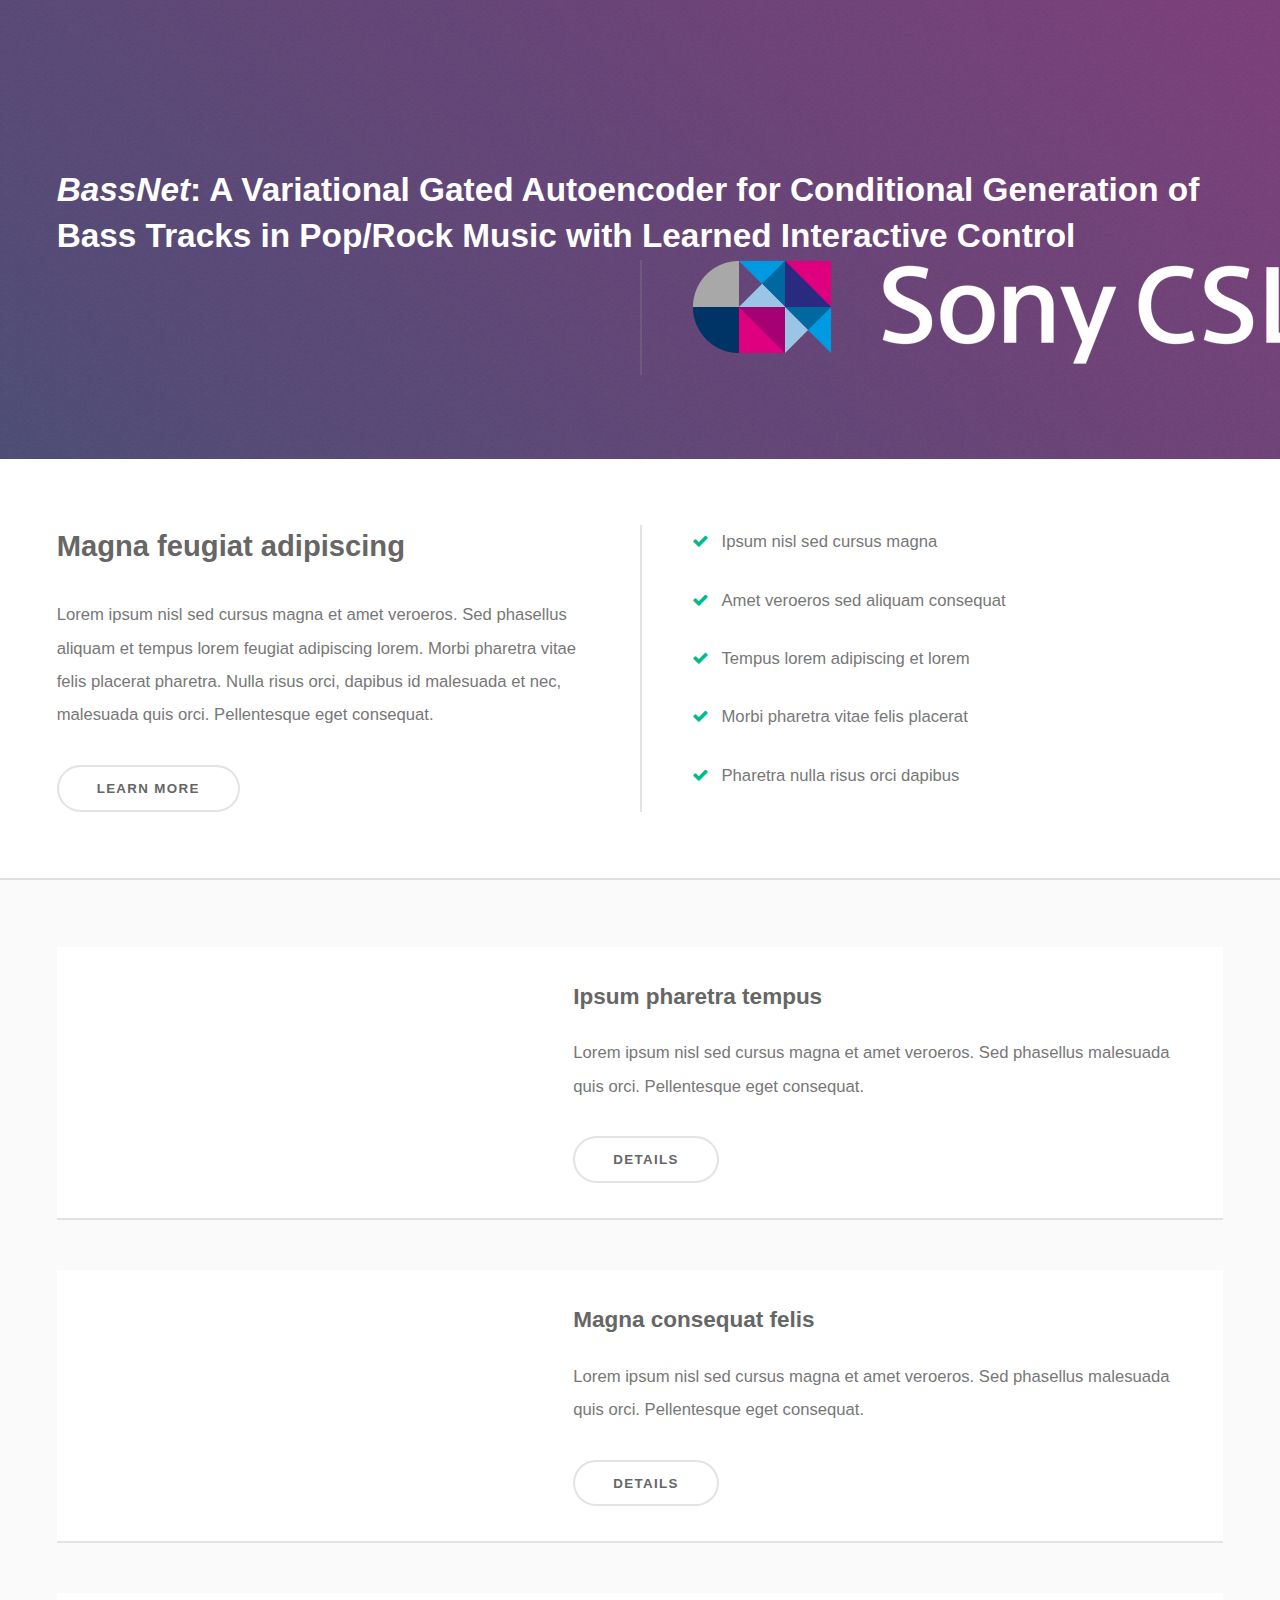
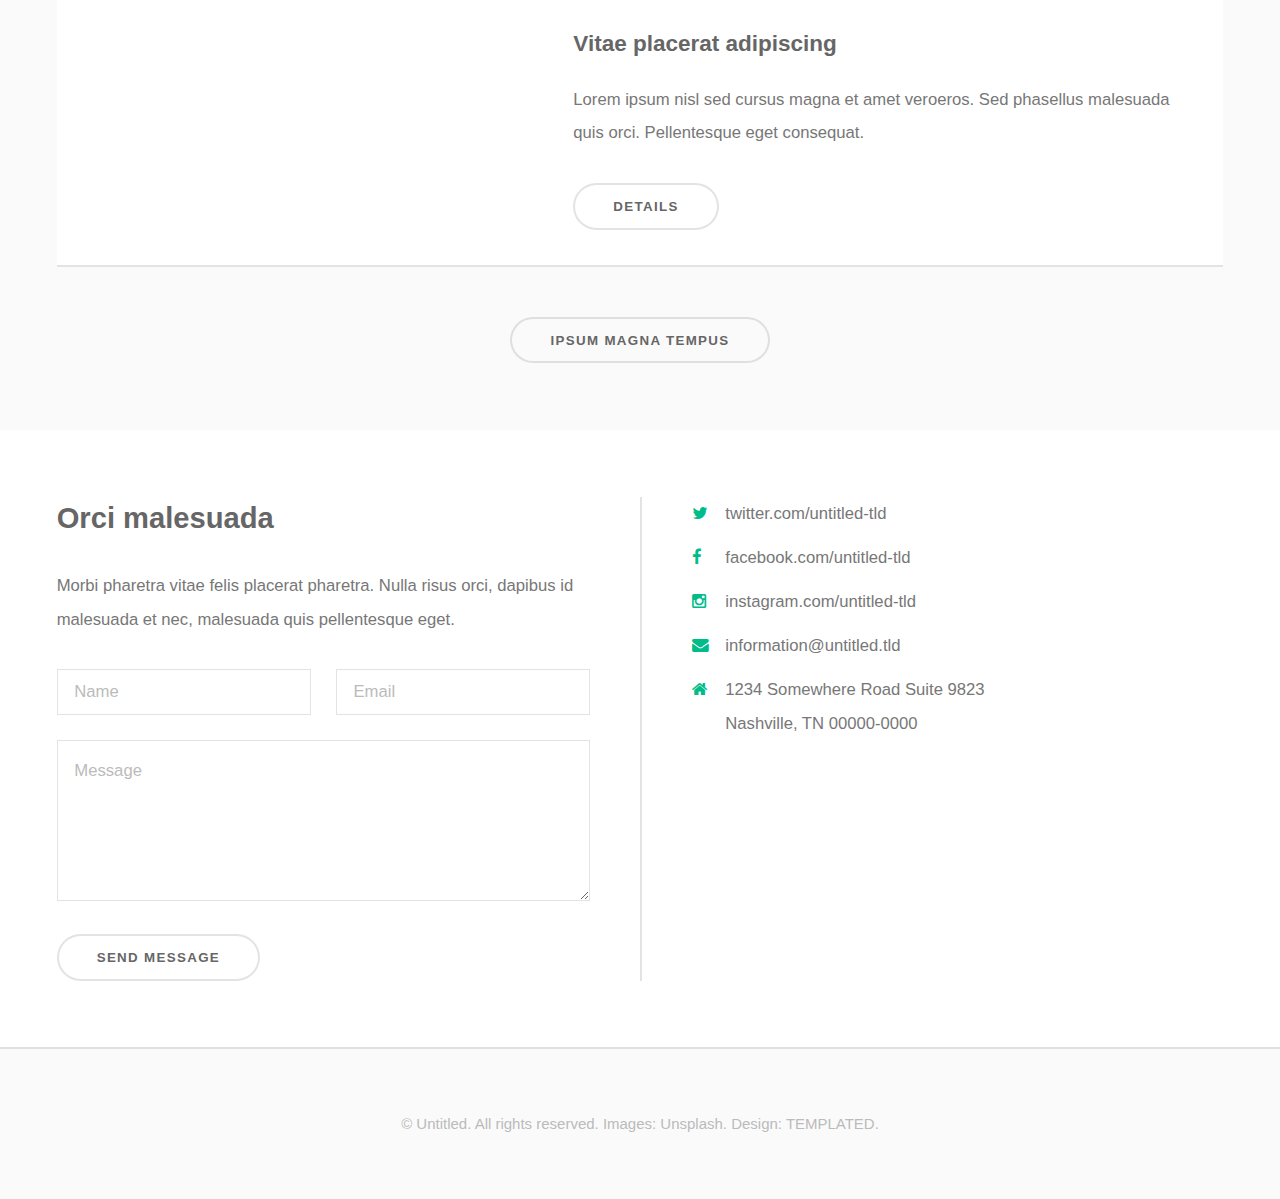
==== index.html @ eac7f04e "commit template" ====
<!DOCTYPE HTML>
<!--
	Prism by TEMPLATED
	templated.co @templatedco
	Released for free under the Creative Commons Attribution 3.0 license (templated.co/license)
-->
<html>
	<head>
		<title>Prism by TEMPLATED</title>
		<meta charset="utf-8" />
		<meta name="viewport" content="width=device-width, initial-scale=1" />
		<!--[if lte IE 8]><script src="assets/js/ie/html5shiv.js"></script><![endif]-->
		<link rel="stylesheet" href="assets/css/main.css" />
		<!--[if lte IE 9]><link rel="stylesheet" href="assets/css/ie9.css" /><![endif]-->
	</head>
	<body>

		<!-- Banner -->
			<section id="banner">
				<div class="inner">
					<section>
					  <h2><i>BassNet</i>: A Variational Gated Autoencoder for Conditional Generation of Bass Tracks in Pop/Rock Music with Learned Interactive Control</h2>
					</section>
					<!-- <section> -->
					<!-- 	<\!-- <p>Lorem ipsum nisl sed cursus magna et amet veroeros. Phasellus aliquam et tempus lorem dolor feugiat adipiscing lorem.</p> -\-> -->
					<!-- 	<\!-- <ul class="actions"> -\-> -->
					<!-- 	<\!-- 	<li><a href="#" class="button special">Get started</a></li> -\-> -->
					<!-- 	<\!-- </ul> -\-> -->
					<!-- </section> -->
				</div>
				<div class="inner split">
					<section>
					</section>
					<section>
					  <img src="images/sonycsl-white.png">
					</section>
					<!-- <section> -->
					<!-- 	<\!-- <p>Lorem ipsum nisl sed cursus magna et amet veroeros. Phasellus aliquam et tempus lorem dolor feugiat adipiscing lorem.</p> -\-> -->
					<!-- 	<\!-- <ul class="actions"> -\-> -->
					<!-- 	<\!-- 	<li><a href="#" class="button special">Get started</a></li> -\-> -->
					<!-- 	<\!-- </ul> -\-> -->
					<!-- </section> -->
				</div>
			</section>

		<!-- One -->
			<section id="one" class="wrapper">
				<div class="inner split">
					<section>
						<h2>Magna feugiat adipiscing</h2>
						<p>Lorem ipsum nisl sed cursus magna et amet veroeros. Sed phasellus aliquam et tempus lorem feugiat adipiscing lorem. Morbi pharetra vitae felis placerat pharetra. Nulla risus orci, dapibus id malesuada et nec, malesuada quis orci. Pellentesque eget consequat.</p>
						<ul class="actions">
							<li><a href="#" class="button alt">Learn more</a></li>
						</ul>
					</section>
					<section>
						<ul class="checklist">
							<li>Ipsum nisl sed cursus magna</li>
							<li>Amet veroeros sed aliquam consequat</li>
							<li>Tempus lorem adipiscing et lorem</li>
							<li>Morbi pharetra vitae felis placerat</li>
							<li>Pharetra nulla risus orci dapibus</li>
						</ul>
					</section>
				</div>
			</section>

		<!-- Two -->
			<section id="two" class="wrapper style2 alt">
				<div class="inner">
					<div class="spotlight">
						<div class="image">
							<img src="images/pic01.jpg" alt="" />
						</div>
						<div class="content">
							<h3>Ipsum pharetra tempus</h3>
							<p>Lorem ipsum nisl sed cursus magna et amet veroeros. Sed phasellus malesuada quis orci. Pellentesque eget consequat.</p>
							<ul class="actions">
								<li><a href="#" class="button alt">Details</a></li>
							</ul>
						</div>
					</div>
					<div class="spotlight">
						<div class="image">
							<img src="images/pic02.jpg" alt="" />
						</div>
						<div class="content">
							<h3>Magna consequat felis</h3>
							<p>Lorem ipsum nisl sed cursus magna et amet veroeros. Sed phasellus malesuada quis orci. Pellentesque eget consequat.</p>
							<ul class="actions">
								<li><a href="#" class="button alt">Details</a></li>
							</ul>
						</div>
					</div>
					<div class="spotlight">
						<div class="image">
							<img src="images/pic03.jpg" alt="" />
						</div>
						<div class="content">
							<h3>Vitae placerat adipiscing</h3>
							<p>Lorem ipsum nisl sed cursus magna et amet veroeros. Sed phasellus malesuada quis orci. Pellentesque eget consequat.</p>
							<ul class="actions">
								<li><a href="#" class="button alt">Details</a></li>
							</ul>
						</div>
					</div>
					<ul class="actions special">
						<li><a href="#" class="button alt">Ipsum magna tempus</a></li>
					</ul>
				</div>
			</section>

		<!-- Contact -->
			<section id="contact" class="wrapper">
				<div class="inner split">
					<section>
						<h2>Orci malesuada</h2>
						<p>Morbi pharetra vitae felis placerat pharetra. Nulla risus orci, dapibus id malesuada et nec, malesuada quis pellentesque eget.</p>
						<form action="#" class="alt" method="POST">
							<div class="row uniform">
								<div class="6u 12u$(xsmall)">
									<input name="name" placeholder="Name" type="text">
								</div>
								<div class="6u$ 12u$(xsmall)">
									<input name="email" placeholder="Email" type="email">
								</div>
								<div class="12u$">
									<textarea name="message" placeholder="Message" rows="4"></textarea>
 								</div>
 							</div>
 							<ul class="actions">
 								<li><input class="alt" value="Send message" type="submit"></li>
 							</ul>
 						</form>
					</section>
					<section>
						<ul class="contact">
							<li class="fa-twitter"><a href="#">twitter.com/untitled-tld</a></li>
							<li class="fa-facebook"><a href="#">facebook.com/untitled-tld</a></li>
							<li class="fa-instagram"><a href="#">instagram.com/untitled-tld</a></li>
							<li class="fa-envelope"><a href="#">information@untitled.tld</a></li>
							<li class="fa-home">1234 Somewhere Road Suite 9823<br/>Nashville, TN 00000-0000</li>
						</ul>
					</section>
				</div>
			</section>

		<!-- Footer -->
			<footer id="footer">
				<div class="copyright">
					&copy; Untitled. All rights reserved. Images: <a href="http://unsplash.com">Unsplash</a>. Design: <a href="http://templated.co">TEMPLATED</a>.
				</div>
			</footer>

		<!-- Scripts -->
			<script src="assets/js/jquery.min.js"></script>
			<script src="assets/js/skel.min.js"></script>
			<script src="assets/js/util.js"></script>
			<!--[if lte IE 8]><script src="assets/js/ie/respond.min.js"></script><![endif]-->
			<script src="assets/js/main.js"></script>

	</body>
</html>
---- assets/css/main.css ----
@import url(font-awesome.min.css);

/*
	Prism by TEMPLATED
	templated.co @templatedco
	Released for free under the Creative Commons Attribution 3.0 license (templated.co/license)
*/

/* Reset */

	html, body, div, span, applet, object, iframe, h1, h2, h3, h4, h5, h6, p, blockquote, pre, a, abbr, acronym, address, big, cite, code, del, dfn, em, img, ins, kbd, q, s, samp, small, strike, strong, sub, sup, tt, var, b, u, i, center, dl, dt, dd, ol, ul, li, fieldset, form, label, legend, table, caption, tbody, tfoot, thead, tr, th, td, article, aside, canvas, details, embed, figure, figcaption, footer, header, hgroup, menu, nav, output, ruby, section, summary, time, mark, audio, video {
		margin: 0;
		padding: 0;
		border: 0;
		font-size: 100%;
		font: inherit;
		vertical-align: baseline;
	}

	article, aside, details, figcaption, figure, footer, header, hgroup, menu, nav, section {
		display: block;
	}

	body {
		line-height: 1;
	}

	ol, ul {
		list-style: none;
	}

	blockquote, q {
		quotes: none;
	}

	blockquote:before, blockquote:after, q:before, q:after {
		content: '';
		content: none;
	}

	table {
		border-collapse: collapse;
		border-spacing: 0;
	}

	body {
		-webkit-text-size-adjust: none;
	}

/* Box Model */

	*, *:before, *:after {
		-moz-box-sizing: border-box;
		-webkit-box-sizing: border-box;
		box-sizing: border-box;
	}

/* Grid */

	.row {
		border-bottom: solid 1px transparent;
		-moz-box-sizing: border-box;
		-webkit-box-sizing: border-box;
		box-sizing: border-box;
	}

	.row > * {
		float: left;
		-moz-box-sizing: border-box;
		-webkit-box-sizing: border-box;
		box-sizing: border-box;
	}

	.row:after, .row:before {
		content: '';
		display: block;
		clear: both;
		height: 0;
	}

	.row.uniform > * > :first-child {
		margin-top: 0;
	}

	.row.uniform > * > :last-child {
		margin-bottom: 0;
	}

	.row.\30 \25 > * {
		padding: 0 0 0 0em;
	}

	.row.\30 \25 {
		margin: 0 0 -1px 0em;
	}

	.row.uniform.\30 \25 > * {
		padding: 0em 0 0 0em;
	}

	.row.uniform.\30 \25 {
		margin: 0em 0 -1px 0em;
	}

	.row > * {
		padding: 0 0 0 2em;
	}

	.row {
		margin: 0 0 -1px -2em;
	}

	.row.uniform > * {
		padding: 2em 0 0 2em;
	}

	.row.uniform {
		margin: -2em 0 -1px -2em;
	}

	.row.\32 00\25 > * {
		padding: 0 0 0 4em;
	}

	.row.\32 00\25 {
		margin: 0 0 -1px -4em;
	}

	.row.uniform.\32 00\25 > * {
		padding: 4em 0 0 4em;
	}

	.row.uniform.\32 00\25 {
		margin: -4em 0 -1px -4em;
	}

	.row.\31 50\25 > * {
		padding: 0 0 0 3em;
	}

	.row.\31 50\25 {
		margin: 0 0 -1px -3em;
	}

	.row.uniform.\31 50\25 > * {
		padding: 3em 0 0 3em;
	}

	.row.uniform.\31 50\25 {
		margin: -3em 0 -1px -3em;
	}

	.row.\35 0\25 > * {
		padding: 0 0 0 1em;
	}

	.row.\35 0\25 {
		margin: 0 0 -1px -1em;
	}

	.row.uniform.\35 0\25 > * {
		padding: 1em 0 0 1em;
	}

	.row.uniform.\35 0\25 {
		margin: -1em 0 -1px -1em;
	}

	.row.\32 5\25 > * {
		padding: 0 0 0 0.5em;
	}

	.row.\32 5\25 {
		margin: 0 0 -1px -0.5em;
	}

	.row.uniform.\32 5\25 > * {
		padding: 0.5em 0 0 0.5em;
	}

	.row.uniform.\32 5\25 {
		margin: -0.5em 0 -1px -0.5em;
	}

	.\31 2u, .\31 2u\24 {
		width: 100%;
		clear: none;
		margin-left: 0;
	}

	.\31 1u, .\31 1u\24 {
		width: 91.6666666667%;
		clear: none;
		margin-left: 0;
	}

	.\31 0u, .\31 0u\24 {
		width: 83.3333333333%;
		clear: none;
		margin-left: 0;
	}

	.\39 u, .\39 u\24 {
		width: 75%;
		clear: none;
		margin-left: 0;
	}

	.\38 u, .\38 u\24 {
		width: 66.6666666667%;
		clear: none;
		margin-left: 0;
	}

	.\37 u, .\37 u\24 {
		width: 58.3333333333%;
		clear: none;
		margin-left: 0;
	}

	.\36 u, .\36 u\24 {
		width: 50%;
		clear: none;
		margin-left: 0;
	}

	.\35 u, .\35 u\24 {
		width: 41.6666666667%;
		clear: none;
		margin-left: 0;
	}

	.\34 u, .\34 u\24 {
		width: 33.3333333333%;
		clear: none;
		margin-left: 0;
	}

	.\33 u, .\33 u\24 {
		width: 25%;
		clear: none;
		margin-left: 0;
	}

	.\32 u, .\32 u\24 {
		width: 16.6666666667%;
		clear: none;
		margin-left: 0;
	}

	.\31 u, .\31 u\24 {
		width: 8.3333333333%;
		clear: none;
		margin-left: 0;
	}

	.\31 2u\24 + *,
	.\31 1u\24 + *,
	.\31 0u\24 + *,
	.\39 u\24 + *,
	.\38 u\24 + *,
	.\37 u\24 + *,
	.\36 u\24 + *,
	.\35 u\24 + *,
	.\34 u\24 + *,
	.\33 u\24 + *,
	.\32 u\24 + *,
	.\31 u\24 + * {
		clear: left;
	}

	.\-11u {
		margin-left: 91.66667%;
	}

	.\-10u {
		margin-left: 83.33333%;
	}

	.\-9u {
		margin-left: 75%;
	}

	.\-8u {
		margin-left: 66.66667%;
	}

	.\-7u {
		margin-left: 58.33333%;
	}

	.\-6u {
		margin-left: 50%;
	}

	.\-5u {
		margin-left: 41.66667%;
	}

	.\-4u {
		margin-left: 33.33333%;
	}

	.\-3u {
		margin-left: 25%;
	}

	.\-2u {
		margin-left: 16.66667%;
	}

	.\-1u {
		margin-left: 8.33333%;
	}

	@media screen and (max-width: 1680px) {

		.row > * {
			padding: 0 0 0 2em;
		}

		.row {
			margin: 0 0 -1px -2em;
		}

		.row.uniform > * {
			padding: 2em 0 0 2em;
		}

		.row.uniform {
			margin: -2em 0 -1px -2em;
		}

		.row.\32 00\25 > * {
			padding: 0 0 0 4em;
		}

		.row.\32 00\25 {
			margin: 0 0 -1px -4em;
		}

		.row.uniform.\32 00\25 > * {
			padding: 4em 0 0 4em;
		}

		.row.uniform.\32 00\25 {
			margin: -4em 0 -1px -4em;
		}

		.row.\31 50\25 > * {
			padding: 0 0 0 3em;
		}

		.row.\31 50\25 {
			margin: 0 0 -1px -3em;
		}

		.row.uniform.\31 50\25 > * {
			padding: 3em 0 0 3em;
		}

		.row.uniform.\31 50\25 {
			margin: -3em 0 -1px -3em;
		}

		.row.\35 0\25 > * {
			padding: 0 0 0 1em;
		}

		.row.\35 0\25 {
			margin: 0 0 -1px -1em;
		}

		.row.uniform.\35 0\25 > * {
			padding: 1em 0 0 1em;
		}

		.row.uniform.\35 0\25 {
			margin: -1em 0 -1px -1em;
		}

		.row.\32 5\25 > * {
			padding: 0 0 0 0.5em;
		}

		.row.\32 5\25 {
			margin: 0 0 -1px -0.5em;
		}

		.row.uniform.\32 5\25 > * {
			padding: 0.5em 0 0 0.5em;
		}

		.row.uniform.\32 5\25 {
			margin: -0.5em 0 -1px -0.5em;
		}

		.\31 2u\28xlarge\29, .\31 2u\24\28xlarge\29 {
			width: 100%;
			clear: none;
			margin-left: 0;
		}

		.\31 1u\28xlarge\29, .\31 1u\24\28xlarge\29 {
			width: 91.6666666667%;
			clear: none;
			margin-left: 0;
		}

		.\31 0u\28xlarge\29, .\31 0u\24\28xlarge\29 {
			width: 83.3333333333%;
			clear: none;
			margin-left: 0;
		}

		.\39 u\28xlarge\29, .\39 u\24\28xlarge\29 {
			width: 75%;
			clear: none;
			margin-left: 0;
		}

		.\38 u\28xlarge\29, .\38 u\24\28xlarge\29 {
			width: 66.6666666667%;
			clear: none;
			margin-left: 0;
		}

		.\37 u\28xlarge\29, .\37 u\24\28xlarge\29 {
			width: 58.3333333333%;
			clear: none;
			margin-left: 0;
		}

		.\36 u\28xlarge\29, .\36 u\24\28xlarge\29 {
			width: 50%;
			clear: none;
			margin-left: 0;
		}

		.\35 u\28xlarge\29, .\35 u\24\28xlarge\29 {
			width: 41.6666666667%;
			clear: none;
			margin-left: 0;
		}

		.\34 u\28xlarge\29, .\34 u\24\28xlarge\29 {
			width: 33.3333333333%;
			clear: none;
			margin-left: 0;
		}

		.\33 u\28xlarge\29, .\33 u\24\28xlarge\29 {
			width: 25%;
			clear: none;
			margin-left: 0;
		}

		.\32 u\28xlarge\29, .\32 u\24\28xlarge\29 {
			width: 16.6666666667%;
			clear: none;
			margin-left: 0;
		}

		.\31 u\28xlarge\29, .\31 u\24\28xlarge\29 {
			width: 8.3333333333%;
			clear: none;
			margin-left: 0;
		}

		.\31 2u\24\28xlarge\29 + *,
		.\31 1u\24\28xlarge\29 + *,
		.\31 0u\24\28xlarge\29 + *,
		.\39 u\24\28xlarge\29 + *,
		.\38 u\24\28xlarge\29 + *,
		.\37 u\24\28xlarge\29 + *,
		.\36 u\24\28xlarge\29 + *,
		.\35 u\24\28xlarge\29 + *,
		.\34 u\24\28xlarge\29 + *,
		.\33 u\24\28xlarge\29 + *,
		.\32 u\24\28xlarge\29 + *,
		.\31 u\24\28xlarge\29 + * {
			clear: left;
		}

		.\-11u\28xlarge\29 {
			margin-left: 91.66667%;
		}

		.\-10u\28xlarge\29 {
			margin-left: 83.33333%;
		}

		.\-9u\28xlarge\29 {
			margin-left: 75%;
		}

		.\-8u\28xlarge\29 {
			margin-left: 66.66667%;
		}

		.\-7u\28xlarge\29 {
			margin-left: 58.33333%;
		}

		.\-6u\28xlarge\29 {
			margin-left: 50%;
		}

		.\-5u\28xlarge\29 {
			margin-left: 41.66667%;
		}

		.\-4u\28xlarge\29 {
			margin-left: 33.33333%;
		}

		.\-3u\28xlarge\29 {
			margin-left: 25%;
		}

		.\-2u\28xlarge\29 {
			margin-left: 16.66667%;
		}

		.\-1u\28xlarge\29 {
			margin-left: 8.33333%;
		}

	}

	@media screen and (max-width: 1366px) {

		.row > * {
			padding: 0 0 0 1.5em;
		}

		.row {
			margin: 0 0 -1px -1.5em;
		}

		.row.uniform > * {
			padding: 1.5em 0 0 1.5em;
		}

		.row.uniform {
			margin: -1.5em 0 -1px -1.5em;
		}

		.row.\32 00\25 > * {
			padding: 0 0 0 3em;
		}

		.row.\32 00\25 {
			margin: 0 0 -1px -3em;
		}

		.row.uniform.\32 00\25 > * {
			padding: 3em 0 0 3em;
		}

		.row.uniform.\32 00\25 {
			margin: -3em 0 -1px -3em;
		}

		.row.\31 50\25 > * {
			padding: 0 0 0 2.25em;
		}

		.row.\31 50\25 {
			margin: 0 0 -1px -2.25em;
		}

		.row.uniform.\31 50\25 > * {
			padding: 2.25em 0 0 2.25em;
		}

		.row.uniform.\31 50\25 {
			margin: -2.25em 0 -1px -2.25em;
		}

		.row.\35 0\25 > * {
			padding: 0 0 0 0.75em;
		}

		.row.\35 0\25 {
			margin: 0 0 -1px -0.75em;
		}

		.row.uniform.\35 0\25 > * {
			padding: 0.75em 0 0 0.75em;
		}

		.row.uniform.\35 0\25 {
			margin: -0.75em 0 -1px -0.75em;
		}

		.row.\32 5\25 > * {
			padding: 0 0 0 0.375em;
		}

		.row.\32 5\25 {
			margin: 0 0 -1px -0.375em;
		}

		.row.uniform.\32 5\25 > * {
			padding: 0.375em 0 0 0.375em;
		}

		.row.uniform.\32 5\25 {
			margin: -0.375em 0 -1px -0.375em;
		}

		.\31 2u\28large\29, .\31 2u\24\28large\29 {
			width: 100%;
			clear: none;
			margin-left: 0;
		}

		.\31 1u\28large\29, .\31 1u\24\28large\29 {
			width: 91.6666666667%;
			clear: none;
			margin-left: 0;
		}

		.\31 0u\28large\29, .\31 0u\24\28large\29 {
			width: 83.3333333333%;
			clear: none;
			margin-left: 0;
		}

		.\39 u\28large\29, .\39 u\24\28large\29 {
			width: 75%;
			clear: none;
			margin-left: 0;
		}

		.\38 u\28large\29, .\38 u\24\28large\29 {
			width: 66.6666666667%;
			clear: none;
			margin-left: 0;
		}

		.\37 u\28large\29, .\37 u\24\28large\29 {
			width: 58.3333333333%;
			clear: none;
			margin-left: 0;
		}

		.\36 u\28large\29, .\36 u\24\28large\29 {
			width: 50%;
			clear: none;
			margin-left: 0;
		}

		.\35 u\28large\29, .\35 u\24\28large\29 {
			width: 41.6666666667%;
			clear: none;
			margin-left: 0;
		}

		.\34 u\28large\29, .\34 u\24\28large\29 {
			width: 33.3333333333%;
			clear: none;
			margin-left: 0;
		}

		.\33 u\28large\29, .\33 u\24\28large\29 {
			width: 25%;
			clear: none;
			margin-left: 0;
		}

		.\32 u\28large\29, .\32 u\24\28large\29 {
			width: 16.6666666667%;
			clear: none;
			margin-left: 0;
		}

		.\31 u\28large\29, .\31 u\24\28large\29 {
			width: 8.3333333333%;
			clear: none;
			margin-left: 0;
		}

		.\31 2u\24\28large\29 + *,
		.\31 1u\24\28large\29 + *,
		.\31 0u\24\28large\29 + *,
		.\39 u\24\28large\29 + *,
		.\38 u\24\28large\29 + *,
		.\37 u\24\28large\29 + *,
		.\36 u\24\28large\29 + *,
		.\35 u\24\28large\29 + *,
		.\34 u\24\28large\29 + *,
		.\33 u\24\28large\29 + *,
		.\32 u\24\28large\29 + *,
		.\31 u\24\28large\29 + * {
			clear: left;
		}

		.\-11u\28large\29 {
			margin-left: 91.66667%;
		}

		.\-10u\28large\29 {
			margin-left: 83.33333%;
		}

		.\-9u\28large\29 {
			margin-left: 75%;
		}

		.\-8u\28large\29 {
			margin-left: 66.66667%;
		}

		.\-7u\28large\29 {
			margin-left: 58.33333%;
		}

		.\-6u\28large\29 {
			margin-left: 50%;
		}

		.\-5u\28large\29 {
			margin-left: 41.66667%;
		}

		.\-4u\28large\29 {
			margin-left: 33.33333%;
		}

		.\-3u\28large\29 {
			margin-left: 25%;
		}

		.\-2u\28large\29 {
			margin-left: 16.66667%;
		}

		.\-1u\28large\29 {
			margin-left: 8.33333%;
		}

	}

	@media screen and (max-width: 980px) {

		.row > * {
			padding: 0 0 0 1.5em;
		}

		.row {
			margin: 0 0 -1px -1.5em;
		}

		.row.uniform > * {
			padding: 1.5em 0 0 1.5em;
		}

		.row.uniform {
			margin: -1.5em 0 -1px -1.5em;
		}

		.row.\32 00\25 > * {
			padding: 0 0 0 3em;
		}

		.row.\32 00\25 {
			margin: 0 0 -1px -3em;
		}

		.row.uniform.\32 00\25 > * {
			padding: 3em 0 0 3em;
		}

		.row.uniform.\32 00\25 {
			margin: -3em 0 -1px -3em;
		}

		.row.\31 50\25 > * {
			padding: 0 0 0 2.25em;
		}

		.row.\31 50\25 {
			margin: 0 0 -1px -2.25em;
		}

		.row.uniform.\31 50\25 > * {
			padding: 2.25em 0 0 2.25em;
		}

		.row.uniform.\31 50\25 {
			margin: -2.25em 0 -1px -2.25em;
		}

		.row.\35 0\25 > * {
			padding: 0 0 0 0.75em;
		}

		.row.\35 0\25 {
			margin: 0 0 -1px -0.75em;
		}

		.row.uniform.\35 0\25 > * {
			padding: 0.75em 0 0 0.75em;
		}

		.row.uniform.\35 0\25 {
			margin: -0.75em 0 -1px -0.75em;
		}

		.row.\32 5\25 > * {
			padding: 0 0 0 0.375em;
		}

		.row.\32 5\25 {
			margin: 0 0 -1px -0.375em;
		}

		.row.uniform.\32 5\25 > * {
			padding: 0.375em 0 0 0.375em;
		}

		.row.uniform.\32 5\25 {
			margin: -0.375em 0 -1px -0.375em;
		}

		.\31 2u\28medium\29, .\31 2u\24\28medium\29 {
			width: 100%;
			clear: none;
			margin-left: 0;
		}

		.\31 1u\28medium\29, .\31 1u\24\28medium\29 {
			width: 91.6666666667%;
			clear: none;
			margin-left: 0;
		}

		.\31 0u\28medium\29, .\31 0u\24\28medium\29 {
			width: 83.3333333333%;
			clear: none;
			margin-left: 0;
		}

		.\39 u\28medium\29, .\39 u\24\28medium\29 {
			width: 75%;
			clear: none;
			margin-left: 0;
		}

		.\38 u\28medium\29, .\38 u\24\28medium\29 {
			width: 66.6666666667%;
			clear: none;
			margin-left: 0;
		}

		.\37 u\28medium\29, .\37 u\24\28medium\29 {
			width: 58.3333333333%;
			clear: none;
			margin-left: 0;
		}

		.\36 u\28medium\29, .\36 u\24\28medium\29 {
			width: 50%;
			clear: none;
			margin-left: 0;
		}

		.\35 u\28medium\29, .\35 u\24\28medium\29 {
			width: 41.6666666667%;
			clear: none;
			margin-left: 0;
		}

		.\34 u\28medium\29, .\34 u\24\28medium\29 {
			width: 33.3333333333%;
			clear: none;
			margin-left: 0;
		}

		.\33 u\28medium\29, .\33 u\24\28medium\29 {
			width: 25%;
			clear: none;
			margin-left: 0;
		}

		.\32 u\28medium\29, .\32 u\24\28medium\29 {
			width: 16.6666666667%;
			clear: none;
			margin-left: 0;
		}

		.\31 u\28medium\29, .\31 u\24\28medium\29 {
			width: 8.3333333333%;
			clear: none;
			margin-left: 0;
		}

		.\31 2u\24\28medium\29 + *,
		.\31 1u\24\28medium\29 + *,
		.\31 0u\24\28medium\29 + *,
		.\39 u\24\28medium\29 + *,
		.\38 u\24\28medium\29 + *,
		.\37 u\24\28medium\29 + *,
		.\36 u\24\28medium\29 + *,
		.\35 u\24\28medium\29 + *,
		.\34 u\24\28medium\29 + *,
		.\33 u\24\28medium\29 + *,
		.\32 u\24\28medium\29 + *,
		.\31 u\24\28medium\29 + * {
			clear: left;
		}

		.\-11u\28medium\29 {
			margin-left: 91.66667%;
		}

		.\-10u\28medium\29 {
			margin-left: 83.33333%;
		}

		.\-9u\28medium\29 {
			margin-left: 75%;
		}

		.\-8u\28medium\29 {
			margin-left: 66.66667%;
		}

		.\-7u\28medium\29 {
			margin-left: 58.33333%;
		}

		.\-6u\28medium\29 {
			margin-left: 50%;
		}

		.\-5u\28medium\29 {
			margin-left: 41.66667%;
		}

		.\-4u\28medium\29 {
			margin-left: 33.33333%;
		}

		.\-3u\28medium\29 {
			margin-left: 25%;
		}

		.\-2u\28medium\29 {
			margin-left: 16.66667%;
		}

		.\-1u\28medium\29 {
			margin-left: 8.33333%;
		}

	}

	@media screen and (max-width: 736px) {

		.row > * {
			padding: 0 0 0 1.25em;
		}

		.row {
			margin: 0 0 -1px -1.25em;
		}

		.row.uniform > * {
			padding: 1.25em 0 0 1.25em;
		}

		.row.uniform {
			margin: -1.25em 0 -1px -1.25em;
		}

		.row.\32 00\25 > * {
			padding: 0 0 0 2.5em;
		}

		.row.\32 00\25 {
			margin: 0 0 -1px -2.5em;
		}

		.row.uniform.\32 00\25 > * {
			padding: 2.5em 0 0 2.5em;
		}

		.row.uniform.\32 00\25 {
			margin: -2.5em 0 -1px -2.5em;
		}

		.row.\31 50\25 > * {
			padding: 0 0 0 1.875em;
		}

		.row.\31 50\25 {
			margin: 0 0 -1px -1.875em;
		}

		.row.uniform.\31 50\25 > * {
			padding: 1.875em 0 0 1.875em;
		}

		.row.uniform.\31 50\25 {
			margin: -1.875em 0 -1px -1.875em;
		}

		.row.\35 0\25 > * {
			padding: 0 0 0 0.625em;
		}

		.row.\35 0\25 {
			margin: 0 0 -1px -0.625em;
		}

		.row.uniform.\35 0\25 > * {
			padding: 0.625em 0 0 0.625em;
		}

		.row.uniform.\35 0\25 {
			margin: -0.625em 0 -1px -0.625em;
		}

		.row.\32 5\25 > * {
			padding: 0 0 0 0.3125em;
		}

		.row.\32 5\25 {
			margin: 0 0 -1px -0.3125em;
		}

		.row.uniform.\32 5\25 > * {
			padding: 0.3125em 0 0 0.3125em;
		}

		.row.uniform.\32 5\25 {
			margin: -0.3125em 0 -1px -0.3125em;
		}

		.\31 2u\28small\29, .\31 2u\24\28small\29 {
			width: 100%;
			clear: none;
			margin-left: 0;
		}

		.\31 1u\28small\29, .\31 1u\24\28small\29 {
			width: 91.6666666667%;
			clear: none;
			margin-left: 0;
		}

		.\31 0u\28small\29, .\31 0u\24\28small\29 {
			width: 83.3333333333%;
			clear: none;
			margin-left: 0;
		}

		.\39 u\28small\29, .\39 u\24\28small\29 {
			width: 75%;
			clear: none;
			margin-left: 0;
		}

		.\38 u\28small\29, .\38 u\24\28small\29 {
			width: 66.6666666667%;
			clear: none;
			margin-left: 0;
		}

		.\37 u\28small\29, .\37 u\24\28small\29 {
			width: 58.3333333333%;
			clear: none;
			margin-left: 0;
		}

		.\36 u\28small\29, .\36 u\24\28small\29 {
			width: 50%;
			clear: none;
			margin-left: 0;
		}

		.\35 u\28small\29, .\35 u\24\28small\29 {
			width: 41.6666666667%;
			clear: none;
			margin-left: 0;
		}

		.\34 u\28small\29, .\34 u\24\28small\29 {
			width: 33.3333333333%;
			clear: none;
			margin-left: 0;
		}

		.\33 u\28small\29, .\33 u\24\28small\29 {
			width: 25%;
			clear: none;
			margin-left: 0;
		}

		.\32 u\28small\29, .\32 u\24\28small\29 {
			width: 16.6666666667%;
			clear: none;
			margin-left: 0;
		}

		.\31 u\28small\29, .\31 u\24\28small\29 {
			width: 8.3333333333%;
			clear: none;
			margin-left: 0;
		}

		.\31 2u\24\28small\29 + *,
		.\31 1u\24\28small\29 + *,
		.\31 0u\24\28small\29 + *,
		.\39 u\24\28small\29 + *,
		.\38 u\24\28small\29 + *,
		.\37 u\24\28small\29 + *,
		.\36 u\24\28small\29 + *,
		.\35 u\24\28small\29 + *,
		.\34 u\24\28small\29 + *,
		.\33 u\24\28small\29 + *,
		.\32 u\24\28small\29 + *,
		.\31 u\24\28small\29 + * {
			clear: left;
		}

		.\-11u\28small\29 {
			margin-left: 91.66667%;
		}

		.\-10u\28small\29 {
			margin-left: 83.33333%;
		}

		.\-9u\28small\29 {
			margin-left: 75%;
		}

		.\-8u\28small\29 {
			margin-left: 66.66667%;
		}

		.\-7u\28small\29 {
			margin-left: 58.33333%;
		}

		.\-6u\28small\29 {
			margin-left: 50%;
		}

		.\-5u\28small\29 {
			margin-left: 41.66667%;
		}

		.\-4u\28small\29 {
			margin-left: 33.33333%;
		}

		.\-3u\28small\29 {
			margin-left: 25%;
		}

		.\-2u\28small\29 {
			margin-left: 16.66667%;
		}

		.\-1u\28small\29 {
			margin-left: 8.33333%;
		}

	}

	@media screen and (max-width: 480px) {

		.row > * {
			padding: 0 0 0 1.25em;
		}

		.row {
			margin: 0 0 -1px -1.25em;
		}

		.row.uniform > * {
			padding: 1.25em 0 0 1.25em;
		}

		.row.uniform {
			margin: -1.25em 0 -1px -1.25em;
		}

		.row.\32 00\25 > * {
			padding: 0 0 0 2.5em;
		}

		.row.\32 00\25 {
			margin: 0 0 -1px -2.5em;
		}

		.row.uniform.\32 00\25 > * {
			padding: 2.5em 0 0 2.5em;
		}

		.row.uniform.\32 00\25 {
			margin: -2.5em 0 -1px -2.5em;
		}

		.row.\31 50\25 > * {
			padding: 0 0 0 1.875em;
		}

		.row.\31 50\25 {
			margin: 0 0 -1px -1.875em;
		}

		.row.uniform.\31 50\25 > * {
			padding: 1.875em 0 0 1.875em;
		}

		.row.uniform.\31 50\25 {
			margin: -1.875em 0 -1px -1.875em;
		}

		.row.\35 0\25 > * {
			padding: 0 0 0 0.625em;
		}

		.row.\35 0\25 {
			margin: 0 0 -1px -0.625em;
		}

		.row.uniform.\35 0\25 > * {
			padding: 0.625em 0 0 0.625em;
		}

		.row.uniform.\35 0\25 {
			margin: -0.625em 0 -1px -0.625em;
		}

		.row.\32 5\25 > * {
			padding: 0 0 0 0.3125em;
		}

		.row.\32 5\25 {
			margin: 0 0 -1px -0.3125em;
		}

		.row.uniform.\32 5\25 > * {
			padding: 0.3125em 0 0 0.3125em;
		}

		.row.uniform.\32 5\25 {
			margin: -0.3125em 0 -1px -0.3125em;
		}

		.\31 2u\28xsmall\29, .\31 2u\24\28xsmall\29 {
			width: 100%;
			clear: none;
			margin-left: 0;
		}

		.\31 1u\28xsmall\29, .\31 1u\24\28xsmall\29 {
			width: 91.6666666667%;
			clear: none;
			margin-left: 0;
		}

		.\31 0u\28xsmall\29, .\31 0u\24\28xsmall\29 {
			width: 83.3333333333%;
			clear: none;
			margin-left: 0;
		}

		.\39 u\28xsmall\29, .\39 u\24\28xsmall\29 {
			width: 75%;
			clear: none;
			margin-left: 0;
		}

		.\38 u\28xsmall\29, .\38 u\24\28xsmall\29 {
			width: 66.6666666667%;
			clear: none;
			margin-left: 0;
		}

		.\37 u\28xsmall\29, .\37 u\24\28xsmall\29 {
			width: 58.3333333333%;
			clear: none;
			margin-left: 0;
		}

		.\36 u\28xsmall\29, .\36 u\24\28xsmall\29 {
			width: 50%;
			clear: none;
			margin-left: 0;
		}

		.\35 u\28xsmall\29, .\35 u\24\28xsmall\29 {
			width: 41.6666666667%;
			clear: none;
			margin-left: 0;
		}

		.\34 u\28xsmall\29, .\34 u\24\28xsmall\29 {
			width: 33.3333333333%;
			clear: none;
			margin-left: 0;
		}

		.\33 u\28xsmall\29, .\33 u\24\28xsmall\29 {
			width: 25%;
			clear: none;
			margin-left: 0;
		}

		.\32 u\28xsmall\29, .\32 u\24\28xsmall\29 {
			width: 16.6666666667%;
			clear: none;
			margin-left: 0;
		}

		.\31 u\28xsmall\29, .\31 u\24\28xsmall\29 {
			width: 8.3333333333%;
			clear: none;
			margin-left: 0;
		}

		.\31 2u\24\28xsmall\29 + *,
		.\31 1u\24\28xsmall\29 + *,
		.\31 0u\24\28xsmall\29 + *,
		.\39 u\24\28xsmall\29 + *,
		.\38 u\24\28xsmall\29 + *,
		.\37 u\24\28xsmall\29 + *,
		.\36 u\24\28xsmall\29 + *,
		.\35 u\24\28xsmall\29 + *,
		.\34 u\24\28xsmall\29 + *,
		.\33 u\24\28xsmall\29 + *,
		.\32 u\24\28xsmall\29 + *,
		.\31 u\24\28xsmall\29 + * {
			clear: left;
		}

		.\-11u\28xsmall\29 {
			margin-left: 91.66667%;
		}

		.\-10u\28xsmall\29 {
			margin-left: 83.33333%;
		}

		.\-9u\28xsmall\29 {
			margin-left: 75%;
		}

		.\-8u\28xsmall\29 {
			margin-left: 66.66667%;
		}

		.\-7u\28xsmall\29 {
			margin-left: 58.33333%;
		}

		.\-6u\28xsmall\29 {
			margin-left: 50%;
		}

		.\-5u\28xsmall\29 {
			margin-left: 41.66667%;
		}

		.\-4u\28xsmall\29 {
			margin-left: 33.33333%;
		}

		.\-3u\28xsmall\29 {
			margin-left: 25%;
		}

		.\-2u\28xsmall\29 {
			margin-left: 16.66667%;
		}

		.\-1u\28xsmall\29 {
			margin-left: 8.33333%;
		}

	}

/* Basic */

	@-ms-viewport {
		width: device-width;
	}

	body {
		-ms-overflow-style: scrollbar;
	}

	@media screen and (max-width: 480px) {

		html, body {
			min-width: 320px;
		}

	}

	body {
		background: #fff;
	}

		body.is-loading *, body.is-loading *:before, body.is-loading *:after {
			-moz-animation: none !important;
			-webkit-animation: none !important;
			-ms-animation: none !important;
			animation: none !important;
			-moz-transition: none !important;
			-webkit-transition: none !important;
			-ms-transition: none !important;
			transition: none !important;
		}

/* Type */

	body {
		background-color: #fff;
		color: #777;
	}

	body, input, select, textarea {
		font-family: Arial, Helvetica, sans-serif;
		font-size: 13pt;
		font-weight: normal;
		line-height: 2;
	}

		@media screen and (max-width: 1680px) {

			body, input, select, textarea {
				font-size: 13.5pt;
			}

		}

		@media screen and (max-width: 1366px) {

			body, input, select, textarea {
				font-size: 12.5pt;
			}

		}

		@media screen and (max-width: 980px) {

			body, input, select, textarea {
				font-size: 12pt;
			}

		}

		@media screen and (max-width: 736px) {

			body, input, select, textarea {
				font-size: 11.5pt;
			}

		}

		@media screen and (max-width: 480px) {

			body, input, select, textarea {
				font-size: 11.5pt;
			}

		}

	a {
		-moz-transition: color 0.2s ease;
		-webkit-transition: color 0.2s ease;
		-ms-transition: color 0.2s ease;
		transition: color 0.2s ease;
		text-decoration: underline;
	}

		a:hover {
			color: #00BC8A !important;
			text-decoration: none;
		}

	strong, b {
		font-weight: bold;
	}

	em, i {
		font-style: italic;
	}

	p {
		margin: 0 0 2em 0;
	}

	h1, h2, h3, h4, h5, h6 {
		font-weight: bold;
		line-height: 1.5;
		margin: 0 0 1em 0;
	}

		h1 a, h2 a, h3 a, h4 a, h5 a, h6 a {
			color: inherit;
			text-decoration: none;
		}

	h2 {
		font-size: 1.75em;
	}

	h3 {
		font-size: 1.35em;
	}

	h4 {
		font-size: 1.1em;
	}

	h5 {
		font-size: 0.9em;
	}

	h6 {
		font-size: 0.7em;
	}

	sub {
		font-size: 0.8em;
		position: relative;
		top: 0.5em;
	}

	sup {
		font-size: 0.8em;
		position: relative;
		top: -0.5em;
	}

	blockquote {
		border-left: solid 4px;
		font-style: italic;
		margin: 0 0 2em 0;
		padding: 0.5em 0 0.5em 2em;
	}

	code {
		border-radius: 0;
		border: solid 1px;
		font-family: "Courier New", monospace;
		font-size: 0.9em;
		margin: 0 0.25em;
		padding: 0.25em 0.65em;
	}

	pre {
		-webkit-overflow-scrolling: touch;
		font-family: "Courier New", monospace;
		font-size: 0.9em;
		margin: 0 0 2em 0;
	}

		pre code {
			display: block;
			line-height: 1.75;
			padding: 1em 1.5em;
			overflow-x: auto;
		}

	hr {
		border: 0;
		border-bottom: solid 1px;
		margin: 2em 0;
	}

		hr.major {
			margin: 3em 0;
		}

	.align-left {
		text-align: left;
	}

	.align-center {
		text-align: center;
	}

	.align-right {
		text-align: right;
	}

	input, select, textarea {
		color: #666;
	}

	a {
		color: #00BC8A;
	}

	strong, b {
		color: #666;
	}

	h1, h2, h3, h4, h5, h6 {
		color: #666;
	}

	blockquote {
		border-left-color: rgba(144, 144, 144, 0.25);
	}

	code {
		background: rgba(144, 144, 144, 0.075);
		border-color: rgba(144, 144, 144, 0.25);
	}

	hr {
		border-bottom-color: rgba(144, 144, 144, 0.25);
	}

/* Box */

	.box {
		border-radius: 0;
		border: solid 1px;
		margin-bottom: 2em;
		padding: 1.5em;
	}

		.box > :last-child,
		.box > :last-child > :last-child,
		.box > :last-child > :last-child > :last-child {
			margin-bottom: 0;
		}

		.box.alt {
			border: 0;
			border-radius: 0;
			padding: 0;
		}

	.box {
		border-color: rgba(144, 144, 144, 0.25);
	}

/* Button */

	input[type="submit"],
	input[type="reset"],
	input[type="button"],
	button,
	.button {
		-moz-appearance: none;
		-webkit-appearance: none;
		-ms-appearance: none;
		appearance: none;
		-moz-transition: background-color 0.2s ease-in-out, color 0.2s ease-in-out;
		-webkit-transition: background-color 0.2s ease-in-out, color 0.2s ease-in-out;
		-ms-transition: background-color 0.2s ease-in-out, color 0.2s ease-in-out;
		transition: background-color 0.2s ease-in-out, color 0.2s ease-in-out;
		border-radius: 2em;
		border: 0;
		cursor: pointer;
		display: inline-block;
		font-size: 0.8em;
		font-weight: bold;
		height: 3.5em;
		letter-spacing: 0.1em;
		line-height: 3.65em;
		padding: 0 3em;
		text-align: center;
		text-decoration: none;
		text-transform: uppercase;
		white-space: nowrap;
	}

		input[type="submit"].icon,
		input[type="reset"].icon,
		input[type="button"].icon,
		button.icon,
		.button.icon {
			padding-left: 1.35em;
		}

			input[type="submit"].icon:before,
			input[type="reset"].icon:before,
			input[type="button"].icon:before,
			button.icon:before,
			.button.icon:before {
				margin-right: 0.5em;
			}

		input[type="submit"].fit,
		input[type="reset"].fit,
		input[type="button"].fit,
		button.fit,
		.button.fit {
			display: block;
			margin: 0 0 1em 0;
			width: 100%;
		}

		input[type="submit"].small,
		input[type="reset"].small,
		input[type="button"].small,
		button.small,
		.button.small {
			font-size: 0.8em;
		}

		input[type="submit"].big,
		input[type="reset"].big,
		input[type="button"].big,
		button.big,
		.button.big {
			font-size: 1.35em;
		}

		input[type="submit"].disabled, input[type="submit"]:disabled,
		input[type="reset"].disabled,
		input[type="reset"]:disabled,
		input[type="button"].disabled,
		input[type="button"]:disabled,
		button.disabled,
		button:disabled,
		.button.disabled,
		.button:disabled {
			-moz-pointer-events: none;
			-webkit-pointer-events: none;
			-ms-pointer-events: none;
			pointer-events: none;
			opacity: 0.25;
		}

		@media screen and (max-width: 480px) {

			input[type="submit"],
			input[type="reset"],
			input[type="button"],
			button,
			.button {
				padding: 0;
			}

		}

	input[type="submit"],
	input[type="reset"],
	input[type="button"],
	button,
	.button {
		background-color: #fafafa;
		color: #666 !important;
	}

		input[type="submit"]:hover,
		input[type="reset"]:hover,
		input[type="button"]:hover,
		button:hover,
		.button:hover {
			background-color: white;
		}

		input[type="submit"]:active,
		input[type="reset"]:active,
		input[type="button"]:active,
		button:active,
		.button:active {
			background-color: #ededed;
		}

		input[type="submit"].alt,
		input[type="reset"].alt,
		input[type="button"].alt,
		button.alt,
		.button.alt {
			background-color: transparent;
			box-shadow: inset 0 0 0 2px rgba(144, 144, 144, 0.25);
			color: #666 !important;
		}

			input[type="submit"].alt:hover,
			input[type="reset"].alt:hover,
			input[type="button"].alt:hover,
			button.alt:hover,
			.button.alt:hover {
				background-color: rgba(144, 144, 144, 0.075);
			}

			input[type="submit"].alt:active,
			input[type="reset"].alt:active,
			input[type="button"].alt:active,
			button.alt:active,
			.button.alt:active {
				background-color: rgba(144, 144, 144, 0.2);
			}

			input[type="submit"].alt.icon:before,
			input[type="reset"].alt.icon:before,
			input[type="button"].alt.icon:before,
			button.alt.icon:before,
			.button.alt.icon:before {
				color: #bbb;
			}

		input[type="submit"].special,
		input[type="reset"].special,
		input[type="button"].special,
		button.special,
		.button.special {
			background-color: #00BC8A;
			color: #ffffff !important;
		}

			input[type="submit"].special:hover,
			input[type="reset"].special:hover,
			input[type="button"].special:hover,
			button.special:hover,
			.button.special:hover {
				background-color: #00d69d;
			}

			input[type="submit"].special:active,
			input[type="reset"].special:active,
			input[type="button"].special:active,
			button.special:active,
			.button.special:active {
				background-color: #00a377;
			}

/* Form */

	form {
		margin: 0 0 2em 0;
	}

	label {
		display: block;
		font-size: 0.9em;
		font-weight: bold;
		margin: 0 0 1em 0;
	}

	input[type="text"],
	input[type="password"],
	input[type="email"],
	select,
	textarea {
		-moz-appearance: none;
		-webkit-appearance: none;
		-ms-appearance: none;
		appearance: none;
		border-radius: 0;
		border: none;
		border: solid 1px;
		color: inherit;
		display: block;
		outline: 0;
		padding: 0 1em;
		text-decoration: none;
		width: 100%;
	}

		input[type="text"]:invalid,
		input[type="password"]:invalid,
		input[type="email"]:invalid,
		select:invalid,
		textarea:invalid {
			box-shadow: none;
		}

	.select-wrapper {
		text-decoration: none;
		display: block;
		position: relative;
	}

		.select-wrapper:before {
			-moz-osx-font-smoothing: grayscale;
			-webkit-font-smoothing: antialiased;
			font-family: FontAwesome;
			font-style: normal;
			font-weight: normal;
			text-transform: none !important;
		}

		.select-wrapper:before {
			content: '\f078';
			display: block;
			height: 2.75em;
			line-height: 2.75em;
			pointer-events: none;
			position: absolute;
			right: 0;
			text-align: center;
			top: 0;
			width: 2.75em;
		}

		.select-wrapper select::-ms-expand {
			display: none;
		}

	input[type="text"],
	input[type="password"],
	input[type="email"],
	select {
		height: 2.75em;
	}

	textarea {
		padding: 0.75em 1em;
	}

	input[type="checkbox"],
	input[type="radio"] {
		-moz-appearance: none;
		-webkit-appearance: none;
		-ms-appearance: none;
		appearance: none;
		display: block;
		float: left;
		margin-right: -2em;
		opacity: 0;
		width: 1em;
		z-index: -1;
	}

		input[type="checkbox"] + label,
		input[type="radio"] + label {
			text-decoration: none;
			cursor: pointer;
			display: inline-block;
			font-size: 1em;
			font-weight: normal;
			padding-left: 2.4em;
			padding-right: 0.75em;
			position: relative;
		}

			input[type="checkbox"] + label:before,
			input[type="radio"] + label:before {
				-moz-osx-font-smoothing: grayscale;
				-webkit-font-smoothing: antialiased;
				font-family: FontAwesome;
				font-style: normal;
				font-weight: normal;
				text-transform: none !important;
			}

			input[type="checkbox"] + label:before,
			input[type="radio"] + label:before {
				border-radius: 0;
				border: solid 1px;
				content: '';
				display: inline-block;
				height: 1.65em;
				left: 0;
				line-height: 1.58125em;
				position: absolute;
				text-align: center;
				top: 0;
				width: 1.65em;
			}

		input[type="checkbox"]:checked + label:before,
		input[type="radio"]:checked + label:before {
			content: '\f00c';
		}

	input[type="checkbox"] + label:before {
		border-radius: 0;
	}

	input[type="radio"] + label:before {
		border-radius: 100%;
	}

	::-webkit-input-placeholder {
		opacity: 1.0;
	}

	:-moz-placeholder {
		opacity: 1.0;
	}

	::-moz-placeholder {
		opacity: 1.0;
	}

	:-ms-input-placeholder {
		opacity: 1.0;
	}

	.formerize-placeholder {
		opacity: 1.0;
	}

	label {
		color: #666;
	}

	input[type="text"],
	input[type="password"],
	input[type="email"],
	select,
	textarea {
		background: rgba(144, 144, 144, 0.075);
		border-color: rgba(144, 144, 144, 0.25);
	}

		input[type="text"]:focus,
		input[type="password"]:focus,
		input[type="email"]:focus,
		select:focus,
		textarea:focus {
			border-color: #00BC8A;
			box-shadow: 0 0 0 1px #00BC8A;
		}

	.select-wrapper:before {
		color: rgba(144, 144, 144, 0.25);
	}

	input[type="checkbox"] + label,
	input[type="radio"] + label {
		color: #777;
	}

		input[type="checkbox"] + label:before,
		input[type="radio"] + label:before {
			background: rgba(144, 144, 144, 0.075);
			border-color: rgba(144, 144, 144, 0.25);
		}

	input[type="checkbox"]:checked + label:before,
	input[type="radio"]:checked + label:before {
		background-color: #00BC8A;
		border-color: #00BC8A;
		color: #ffffff;
	}

	input[type="checkbox"]:focus + label:before,
	input[type="radio"]:focus + label:before {
		border-color: #00BC8A;
		box-shadow: 0 0 0 1px #00BC8A;
	}

	::-webkit-input-placeholder {
		color: #bbb !important;
	}

	:-moz-placeholder {
		color: #bbb !important;
	}

	::-moz-placeholder {
		color: #bbb !important;
	}

	:-ms-input-placeholder {
		color: #bbb !important;
	}

	.formerize-placeholder {
		color: #bbb !important;
	}

	form.alt input[type="text"],
	form.alt input[type="password"],
	form.alt input[type="email"],
	form.alt select,
	form.alt textarea {
		background-color: transparent;
	}

/* Icon */

	.icon {
		text-decoration: none;
		border-bottom: none;
		position: relative;
	}

		.icon:before {
			-moz-osx-font-smoothing: grayscale;
			-webkit-font-smoothing: antialiased;
			font-family: FontAwesome;
			font-style: normal;
			font-weight: normal;
			text-transform: none !important;
		}

		.icon > .label {
			display: none;
		}

/* Image */

	.image {
		border-radius: 0;
		border: 0;
		display: inline-block;
		position: relative;
	}

		.image img {
			border-radius: 0;
			display: block;
		}

		.image.left, .image.right {
			max-width: 40%;
		}

			.image.left img, .image.right img {
				width: 100%;
			}

		.image.left {
			float: left;
			margin: 0 1.5em 1em 0;
			top: 0.25em;
		}

		.image.right {
			float: right;
			margin: 0 0 1em 1.5em;
			top: 0.25em;
		}

		.image.fit {
			display: block;
			margin: 0 0 2em 0;
			width: 100%;
		}

			.image.fit img {
				width: 100%;
			}

		.image.main {
			display: block;
			margin: 0 0 3em 0;
			width: 100%;
		}

			.image.main img {
				width: 100%;
			}

/* List */

	ol {
		list-style: decimal;
		margin: 0 0 2em 0;
		padding-left: 1.25em;
	}

		ol li {
			padding-left: 0.25em;
		}

	ul {
		list-style: disc;
		margin: 0 0 2em 0;
		padding-left: 1em;
	}

		ul li {
			padding-left: 0.5em;
		}

		ul.special {
			text-align: center;
		}

		ul.alt {
			list-style: none;
			padding-left: 0;
		}

			ul.alt li {
				border-top: solid 1px;
				padding: 0.5em 0;
			}

				ul.alt li:first-child {
					border-top: 0;
					padding-top: 0;
				}

		ul.checklist {
			list-style: none;
			padding-left: 0;
		}

			ul.checklist li {
				text-decoration: none;
				margin-bottom: 1.5em;
				padding-left: 0;
			}

				ul.checklist li:before {
					-moz-osx-font-smoothing: grayscale;
					-webkit-font-smoothing: antialiased;
					font-family: FontAwesome;
					font-style: normal;
					font-weight: normal;
					text-transform: none !important;
				}

				ul.checklist li:before {
					content: '\f00c';
					margin-right: 0.75em;
				}

		ul.icons {
			cursor: default;
			list-style: none;
			padding-left: 0;
		}

			ul.icons li {
				display: inline-block;
				padding: 0 1em 0 0;
			}

				ul.icons li:last-child {
					padding-right: 0;
				}

				ul.icons li .icon:before {
					font-size: 2em;
				}

		ul.contact {
			list-style: none;
			padding: 0;
		}

			ul.contact li {
				text-decoration: none;
				padding: 0.65em 0 0 2em;
			}

				ul.contact li:before {
					-moz-osx-font-smoothing: grayscale;
					-webkit-font-smoothing: antialiased;
					font-family: FontAwesome;
					font-style: normal;
					font-weight: normal;
					text-transform: none !important;
				}

				ul.contact li:before {
					float: left;
					margin-left: -2em;
				}

				ul.contact li:first-child {
					padding-top: 0;
				}

				ul.contact li a {
					color: inherit;
					text-decoration: none;
				}

		ul.actions {
			cursor: default;
			list-style: none;
			padding-left: 0;
		}

			form ul.actions {
				margin-top: 2em;
			}

			ul.actions li {
				display: inline-block;
				padding: 0 1em 0 0;
				vertical-align: middle;
			}

				ul.actions li:last-child {
					padding-right: 0;
				}

			ul.actions.small li {
				padding: 0 0.5em 0 0;
			}

			ul.actions.vertical li {
				display: block;
				padding: 1em 0 0 0;
			}

				ul.actions.vertical li:first-child {
					padding-top: 0;
				}

				ul.actions.vertical li > * {
					margin-bottom: 0;
				}

			ul.actions.vertical.small li {
				padding: 0.5em 0 0 0;
			}

				ul.actions.vertical.small li:first-child {
					padding-top: 0;
				}

			ul.actions.fit {
				display: table;
				margin-left: -1em;
				padding: 0;
				table-layout: fixed;
				width: calc(100% + 1em);
			}

				ul.actions.fit li {
					display: table-cell;
					padding: 0 0 0 1em;
				}

					ul.actions.fit li > * {
						margin-bottom: 0;
					}

				ul.actions.fit.small {
					margin-left: -0.5em;
					width: calc(100% + 0.5em);
				}

					ul.actions.fit.small li {
						padding: 0 0 0 0.5em;
					}

			@media screen and (max-width: 480px) {

				ul.actions {
					margin: 0 0 2em 0;
				}

					ul.actions li {
						padding: 1em 0 0 0;
						display: block;
						text-align: center;
						width: 100%;
					}

						ul.actions li:first-child {
							padding-top: 0;
						}

						ul.actions li > * {
							width: 100%;
							margin: 0 !important;
						}

							ul.actions li > *.icon:before {
								margin-left: -2em;
							}

					ul.actions.small li {
						padding: 0.5em 0 0 0;
					}

						ul.actions.small li:first-child {
							padding-top: 0;
						}

			}

	dl {
		margin: 0 0 2em 0;
	}

		dl dt {
			display: block;
			font-weight: bold;
			margin: 0 0 1em 0;
		}

		dl dd {
			margin-left: 2em;
		}

	ul.alt li {
		border-top-color: rgba(144, 144, 144, 0.25);
	}

	ul.checklist li:before {
		color: #00BC8A;
	}

	ul.contact li:before {
		color: #00BC8A;
	}

/* Section/Article */

	section.special, article.special {
		text-align: center;
	}

	header p {
		position: relative;
		margin: 0 0 1.5em 0;
	}

	header h2 + p {
		font-size: 1.25em;
		margin-top: -1em;
	}

	header h3 + p {
		font-size: 1.1em;
		margin-top: -0.8em;
	}

	header h4 + p,
	header h5 + p,
	header h6 + p {
		font-size: 0.9em;
		margin-top: -0.6em;
	}

	header p {
		color: #bbb;
	}

/* Table */

	.table-wrapper {
		-webkit-overflow-scrolling: touch;
		overflow-x: auto;
	}

	table {
		margin: 0 0 2em 0;
		width: 100%;
	}

		table tbody tr {
			border: solid 1px;
			border-left: 0;
			border-right: 0;
		}

		table td {
			padding: 0.75em 0.75em;
		}

		table th {
			font-size: 0.9em;
			font-weight: bold;
			padding: 0 0.75em 0.75em 0.75em;
			text-align: left;
		}

		table thead {
			border-bottom: solid 2px;
		}

		table tfoot {
			border-top: solid 2px;
		}

		table.alt {
			border-collapse: separate;
		}

			table.alt tbody tr td {
				border: solid 1px;
				border-left-width: 0;
				border-top-width: 0;
			}

				table.alt tbody tr td:first-child {
					border-left-width: 1px;
				}

			table.alt tbody tr:first-child td {
				border-top-width: 1px;
			}

			table.alt thead {
				border-bottom: 0;
			}

			table.alt tfoot {
				border-top: 0;
			}

	table tbody tr {
		border-color: rgba(144, 144, 144, 0.25);
	}

		table tbody tr:nth-child(2n + 1) {
			background-color: rgba(144, 144, 144, 0.075);
		}

	table th {
		color: #666;
	}

	table thead {
		border-bottom-color: rgba(144, 144, 144, 0.25);
	}

	table tfoot {
		border-top-color: rgba(144, 144, 144, 0.25);
	}

	table.alt tbody tr td {
		border-color: rgba(144, 144, 144, 0.25);
	}

/* Split */

	.split {
		display: -moz-flex;
		display: -webkit-flex;
		display: -ms-flex;
		display: flex;
		-moz-flex-wrap: wrap;
		-webkit-flex-wrap: wrap;
		-ms-flex-wrap: wrap;
		flex-wrap: wrap;
		padding-bottom: 2em;
	}

		.split > * {
			width: 50%;
		}

			.split > *:nth-child(odd) {
				padding-right: 3em;
			}

			.split > *:nth-child(even) {
				padding-left: 3em;
				border-left: solid 2px;
			}

			.split > * > :last-child,
			.split > * > :last-child > :last-child,
			.split > * > :last-child > :last-child > :last-child {
				margin-bottom: 0;
			}

		@media screen and (max-width: 980px) {

			.split > :nth-child(odd) {
				padding-right: 2em;
			}

			.split > :nth-child(even) {
				padding-left: 2em;
			}

		}

		@media screen and (max-width: 736px) {

			.split {
				padding-bottom: 0;
			}

				.split > * {
					width: 100%;
					margin-bottom: 2em;
				}

					.split > *:nth-child(odd) {
						padding-right: 0;
					}

					.split > *:nth-child(even) {
						border-left: none;
						padding-left: 0;
					}

		}

	.split > :nth-child(even) {
		border-left-color: rgba(144, 144, 144, 0.25);
	}

/* Spotlight */

	.spotlight {
		display: -moz-flex;
		display: -webkit-flex;
		display: -ms-flex;
		display: flex;
		-moz-align-items: center;
		-webkit-align-items: center;
		-ms-align-items: center;
		align-items: center;
		border-bottom: solid 2px;
		margin-bottom: 3em;
	}

		.spotlight .image {
			width: 40%;
		}

			.spotlight .image img {
				width: 100%;
			}

		.spotlight .content {
			padding: 2em 3em 0.1em 3em;
			width: 60%;
		}

		@media screen and (max-width: 980px) {

			.spotlight .image {
				width: 55%;
			}

			.spotlight .content {
				padding: 1.5em 2em 0.1em 2em;
				width: 45%;
			}

		}

		@media screen and (max-width: 736px) {

			.spotlight {
				display: block;
				margin-bottom: 2em;
			}

				.spotlight .image {
					width: 100%;
				}

				.spotlight .content {
					padding: 1em 2em 0.1em 2em;
					width: 100%;
				}

		}

		@media screen and (max-width: 980px) {

			.spotlight .content {
				padding: 1em 1.5em 0.1em 1.5em;
			}

		}

	.spotlight {
		background-color: white;
		border-bottom-color: rgba(144, 144, 144, 0.25);
	}

/* Wrapper */

	.wrapper {
		padding: 5em 0 3em 0;
		position: relative;
	}

		.wrapper > .inner {
			margin-left: auto;
			margin-right: auto;
			width: 70em;
			max-width: 100%;
		}

		.wrapper.alt {
			border-top: solid 2px;
			border-top-color: rgba(144, 144, 144, 0.25);
		}

		.wrapper.style1 {
			background-color: #00BC8A;
			color: #bfeee1;
		}

			.wrapper.style1 input, .wrapper.style1 select, .wrapper.style1 textarea {
				color: #ffffff;
			}

			.wrapper.style1 a {
				color: #ffffff;
			}

			.wrapper.style1 strong, .wrapper.style1 b {
				color: #ffffff;
			}

			.wrapper.style1 h1, .wrapper.style1 h2, .wrapper.style1 h3, .wrapper.style1 h4, .wrapper.style1 h5, .wrapper.style1 h6 {
				color: #ffffff;
			}

			.wrapper.style1 blockquote {
				border-left-color: rgba(255, 255, 255, 0.25);
			}

			.wrapper.style1 code {
				background: rgba(255, 255, 255, 0.075);
				border-color: rgba(255, 255, 255, 0.25);
			}

			.wrapper.style1 hr {
				border-bottom-color: rgba(255, 255, 255, 0.25);
			}

			.wrapper.style1 .box {
				border-color: rgba(255, 255, 255, 0.25);
			}

			.wrapper.style1 input[type="submit"],
			.wrapper.style1 input[type="reset"],
			.wrapper.style1 input[type="button"],
			.wrapper.style1 button,
			.wrapper.style1 .button {
				background-color: #fafafa;
				color: #666 !important;
			}

				.wrapper.style1 input[type="submit"]:hover,
				.wrapper.style1 input[type="reset"]:hover,
				.wrapper.style1 input[type="button"]:hover,
				.wrapper.style1 button:hover,
				.wrapper.style1 .button:hover {
					background-color: white;
				}

				.wrapper.style1 input[type="submit"]:active,
				.wrapper.style1 input[type="reset"]:active,
				.wrapper.style1 input[type="button"]:active,
				.wrapper.style1 button:active,
				.wrapper.style1 .button:active {
					background-color: #ededed;
				}

				.wrapper.style1 input[type="submit"].alt,
				.wrapper.style1 input[type="reset"].alt,
				.wrapper.style1 input[type="button"].alt,
				.wrapper.style1 button.alt,
				.wrapper.style1 .button.alt {
					background-color: transparent;
					box-shadow: inset 0 0 0 2px rgba(255, 255, 255, 0.25);
					color: #ffffff !important;
				}

					.wrapper.style1 input[type="submit"].alt:hover,
					.wrapper.style1 input[type="reset"].alt:hover,
					.wrapper.style1 input[type="button"].alt:hover,
					.wrapper.style1 button.alt:hover,
					.wrapper.style1 .button.alt:hover {
						background-color: rgba(255, 255, 255, 0.075);
					}

					.wrapper.style1 input[type="submit"].alt:active,
					.wrapper.style1 input[type="reset"].alt:active,
					.wrapper.style1 input[type="button"].alt:active,
					.wrapper.style1 button.alt:active,
					.wrapper.style1 .button.alt:active {
						background-color: rgba(255, 255, 255, 0.2);
					}

					.wrapper.style1 input[type="submit"].alt.icon:before,
					.wrapper.style1 input[type="reset"].alt.icon:before,
					.wrapper.style1 input[type="button"].alt.icon:before,
					.wrapper.style1 button.alt.icon:before,
					.wrapper.style1 .button.alt.icon:before {
						color: #99e4d0;
					}

				.wrapper.style1 input[type="submit"].special,
				.wrapper.style1 input[type="reset"].special,
				.wrapper.style1 input[type="button"].special,
				.wrapper.style1 button.special,
				.wrapper.style1 .button.special {
					background-color: #ffffff;
					color: #00BC8A !important;
				}

			.wrapper.style1 label {
				color: #ffffff;
			}

			.wrapper.style1 input[type="text"],
			.wrapper.style1 input[type="password"],
			.wrapper.style1 input[type="email"],
			.wrapper.style1 select,
			.wrapper.style1 textarea {
				background: rgba(255, 255, 255, 0.075);
				border-color: rgba(255, 255, 255, 0.25);
			}

				.wrapper.style1 input[type="text"]:focus,
				.wrapper.style1 input[type="password"]:focus,
				.wrapper.style1 input[type="email"]:focus,
				.wrapper.style1 select:focus,
				.wrapper.style1 textarea:focus {
					border-color: #ffffff;
					box-shadow: 0 0 0 1px #ffffff;
				}

			.wrapper.style1 .select-wrapper:before {
				color: rgba(255, 255, 255, 0.25);
			}

			.wrapper.style1 input[type="checkbox"] + label,
			.wrapper.style1 input[type="radio"] + label {
				color: #bfeee1;
			}

				.wrapper.style1 input[type="checkbox"] + label:before,
				.wrapper.style1 input[type="radio"] + label:before {
					background: rgba(255, 255, 255, 0.075);
					border-color: rgba(255, 255, 255, 0.25);
				}

			.wrapper.style1 input[type="checkbox"]:checked + label:before,
			.wrapper.style1 input[type="radio"]:checked + label:before {
				background-color: #ffffff;
				border-color: #ffffff;
				color: #00BC8A;
			}

			.wrapper.style1 input[type="checkbox"]:focus + label:before,
			.wrapper.style1 input[type="radio"]:focus + label:before {
				border-color: #ffffff;
				box-shadow: 0 0 0 1px #ffffff;
			}

			.wrapper.style1 ::-webkit-input-placeholder {
				color: #99e4d0 !important;
			}

			.wrapper.style1 :-moz-placeholder {
				color: #99e4d0 !important;
			}

			.wrapper.style1 ::-moz-placeholder {
				color: #99e4d0 !important;
			}

			.wrapper.style1 :-ms-input-placeholder {
				color: #99e4d0 !important;
			}

			.wrapper.style1 .formerize-placeholder {
				color: #99e4d0 !important;
			}

			.wrapper.style1 form.alt input[type="text"],
			.wrapper.style1 form.alt input[type="password"],
			.wrapper.style1 form.alt input[type="email"],
			.wrapper.style1 form.alt select,
			.wrapper.style1 form.alt textarea {
				background-color: transparent;
			}

			.wrapper.style1 ul.alt li {
				border-top-color: rgba(255, 255, 255, 0.25);
			}

			.wrapper.style1 ul.checklist li:before {
				color: #00BC8A;
			}

			.wrapper.style1 ul.contact li:before {
				color: #00BC8A;
			}

			.wrapper.style1 header p {
				color: #99e4d0;
			}

			.wrapper.style1 table tbody tr {
				border-color: rgba(255, 255, 255, 0.25);
			}

				.wrapper.style1 table tbody tr:nth-child(2n + 1) {
					background-color: rgba(255, 255, 255, 0.075);
				}

			.wrapper.style1 table th {
				color: #ffffff;
			}

			.wrapper.style1 table thead {
				border-bottom-color: rgba(255, 255, 255, 0.25);
			}

			.wrapper.style1 table tfoot {
				border-top-color: rgba(255, 255, 255, 0.25);
			}

			.wrapper.style1 table.alt tbody tr td {
				border-color: rgba(255, 255, 255, 0.25);
			}

			.wrapper.style1 .split > :nth-child(even) {
				border-left-color: rgba(255, 255, 255, 0.25);
			}

			.wrapper.style1 .spotlight {
				background-color: #0affbe;
				border-bottom-color: rgba(255, 255, 255, 0.25);
			}

			.wrapper.style1.alt {
				border-top-color: rgba(255, 255, 255, 0.25);
			}

		.wrapper.style2 {
			background-color: #fafafa;
			color: #777;
		}

			.wrapper.style2 input, .wrapper.style2 select, .wrapper.style2 textarea {
				color: #666;
			}

			.wrapper.style2 a {
				color: #00BC8A;
			}

			.wrapper.style2 strong, .wrapper.style2 b {
				color: #666;
			}

			.wrapper.style2 h1, .wrapper.style2 h2, .wrapper.style2 h3, .wrapper.style2 h4, .wrapper.style2 h5, .wrapper.style2 h6 {
				color: #666;
			}

			.wrapper.style2 blockquote {
				border-left-color: rgba(144, 144, 144, 0.25);
			}

			.wrapper.style2 code {
				background: rgba(144, 144, 144, 0.075);
				border-color: rgba(144, 144, 144, 0.25);
			}

			.wrapper.style2 hr {
				border-bottom-color: rgba(144, 144, 144, 0.25);
			}

			.wrapper.style2 .box {
				border-color: rgba(144, 144, 144, 0.25);
			}

			.wrapper.style2 input[type="submit"],
			.wrapper.style2 input[type="reset"],
			.wrapper.style2 input[type="button"],
			.wrapper.style2 button,
			.wrapper.style2 .button {
				background-color: #666;
				color: #fafafa !important;
			}

				.wrapper.style2 input[type="submit"].alt,
				.wrapper.style2 input[type="reset"].alt,
				.wrapper.style2 input[type="button"].alt,
				.wrapper.style2 button.alt,
				.wrapper.style2 .button.alt {
					background-color: transparent;
					box-shadow: inset 0 0 0 2px rgba(144, 144, 144, 0.25);
					color: #666 !important;
				}

					.wrapper.style2 input[type="submit"].alt:hover,
					.wrapper.style2 input[type="reset"].alt:hover,
					.wrapper.style2 input[type="button"].alt:hover,
					.wrapper.style2 button.alt:hover,
					.wrapper.style2 .button.alt:hover {
						background-color: rgba(144, 144, 144, 0.075);
					}

					.wrapper.style2 input[type="submit"].alt:active,
					.wrapper.style2 input[type="reset"].alt:active,
					.wrapper.style2 input[type="button"].alt:active,
					.wrapper.style2 button.alt:active,
					.wrapper.style2 .button.alt:active {
						background-color: rgba(144, 144, 144, 0.2);
					}

					.wrapper.style2 input[type="submit"].alt.icon:before,
					.wrapper.style2 input[type="reset"].alt.icon:before,
					.wrapper.style2 input[type="button"].alt.icon:before,
					.wrapper.style2 button.alt.icon:before,
					.wrapper.style2 .button.alt.icon:before {
						color: #bbb;
					}

				.wrapper.style2 input[type="submit"].special,
				.wrapper.style2 input[type="reset"].special,
				.wrapper.style2 input[type="button"].special,
				.wrapper.style2 button.special,
				.wrapper.style2 .button.special {
					background-color: #00BC8A;
					color: #ffffff !important;
				}

					.wrapper.style2 input[type="submit"].special:hover,
					.wrapper.style2 input[type="reset"].special:hover,
					.wrapper.style2 input[type="button"].special:hover,
					.wrapper.style2 button.special:hover,
					.wrapper.style2 .button.special:hover {
						background-color: #00d69d;
					}

					.wrapper.style2 input[type="submit"].special:active,
					.wrapper.style2 input[type="reset"].special:active,
					.wrapper.style2 input[type="button"].special:active,
					.wrapper.style2 button.special:active,
					.wrapper.style2 .button.special:active {
						background-color: #00a377;
					}

			.wrapper.style2 label {
				color: #666;
			}

			.wrapper.style2 input[type="text"],
			.wrapper.style2 input[type="password"],
			.wrapper.style2 input[type="email"],
			.wrapper.style2 select,
			.wrapper.style2 textarea {
				background: rgba(144, 144, 144, 0.075);
				border-color: rgba(144, 144, 144, 0.25);
			}

				.wrapper.style2 input[type="text"]:focus,
				.wrapper.style2 input[type="password"]:focus,
				.wrapper.style2 input[type="email"]:focus,
				.wrapper.style2 select:focus,
				.wrapper.style2 textarea:focus {
					border-color: #00BC8A;
					box-shadow: 0 0 0 1px #00BC8A;
				}

			.wrapper.style2 .select-wrapper:before {
				color: rgba(144, 144, 144, 0.25);
			}

			.wrapper.style2 input[type="checkbox"] + label,
			.wrapper.style2 input[type="radio"] + label {
				color: #777;
			}

				.wrapper.style2 input[type="checkbox"] + label:before,
				.wrapper.style2 input[type="radio"] + label:before {
					background: rgba(144, 144, 144, 0.075);
					border-color: rgba(144, 144, 144, 0.25);
				}

			.wrapper.style2 input[type="checkbox"]:checked + label:before,
			.wrapper.style2 input[type="radio"]:checked + label:before {
				background-color: #00BC8A;
				border-color: #00BC8A;
				color: #ffffff;
			}

			.wrapper.style2 input[type="checkbox"]:focus + label:before,
			.wrapper.style2 input[type="radio"]:focus + label:before {
				border-color: #00BC8A;
				box-shadow: 0 0 0 1px #00BC8A;
			}

			.wrapper.style2 ::-webkit-input-placeholder {
				color: #bbb !important;
			}

			.wrapper.style2 :-moz-placeholder {
				color: #bbb !important;
			}

			.wrapper.style2 ::-moz-placeholder {
				color: #bbb !important;
			}

			.wrapper.style2 :-ms-input-placeholder {
				color: #bbb !important;
			}

			.wrapper.style2 .formerize-placeholder {
				color: #bbb !important;
			}

			.wrapper.style2 form.alt input[type="text"],
			.wrapper.style2 form.alt input[type="password"],
			.wrapper.style2 form.alt input[type="email"],
			.wrapper.style2 form.alt select,
			.wrapper.style2 form.alt textarea {
				background-color: transparent;
			}

			.wrapper.style2 ul.alt li {
				border-top-color: rgba(144, 144, 144, 0.25);
			}

			.wrapper.style2 ul.checklist li:before {
				color: #00BC8A;
			}

			.wrapper.style2 ul.contact li:before {
				color: #00BC8A;
			}

			.wrapper.style2 header p {
				color: #bbb;
			}

			.wrapper.style2 table tbody tr {
				border-color: rgba(144, 144, 144, 0.25);
			}

				.wrapper.style2 table tbody tr:nth-child(2n + 1) {
					background-color: rgba(144, 144, 144, 0.075);
				}

			.wrapper.style2 table th {
				color: #666;
			}

			.wrapper.style2 table thead {
				border-bottom-color: rgba(144, 144, 144, 0.25);
			}

			.wrapper.style2 table tfoot {
				border-top-color: rgba(144, 144, 144, 0.25);
			}

			.wrapper.style2 table.alt tbody tr td {
				border-color: rgba(144, 144, 144, 0.25);
			}

			.wrapper.style2 .split > :nth-child(even) {
				border-left-color: rgba(144, 144, 144, 0.25);
			}

			.wrapper.style2 .spotlight {
				background-color: white;
				border-bottom-color: rgba(144, 144, 144, 0.25);
			}

			.wrapper.style2.alt {
				border-top-color: rgba(144, 144, 144, 0.25);
			}

		@media screen and (max-width: 1366px) {

			.wrapper {
				padding: 4em 2.5em 2em 2.5em;
			}

		}

		@media screen and (max-width: 980px) {

			.wrapper {
				padding: 4em 2em 2em 2em;
			}

		}

		@media screen and (max-width: 736px) {

			.wrapper {
				padding: 3em 2em 1em 2em;
			}

		}

		@media screen and (max-width: 480px) {

			.wrapper {
				padding: 3em 2em 1em 2em;
			}

		}

/* Banner */

	#banner {
		background-image: url("images/overlay.png"), -moz-linear-gradient(45deg, #4A4771 0%, #7C3875 100%);
		background-image: url("images/overlay.png"), -webkit-linear-gradient(45deg, #4A4771 0%, #7C3875 100%);
		background-image: url("images/overlay.png"), -ms-linear-gradient(45deg, #4A4771 0%, #7C3875 100%);
		background-image: url("images/overlay.png"), linear-gradient(45deg, #4A4771 0%, #7C3875 100%);
		background-size: 100px 100px, cover;
		color: rgba(255, 255, 255, 0.5);
		padding: 14em 0 4em;
	}

		#banner h2 {
			font-size: 2.5em;
			line-height: 1.4;
			margin-bottom: 0;
			color: #fff;
		}

		#banner p {
			font-size: 1.15em;
			font-weight: bold;
			line-height: 1.5em;
			margin-bottom: 1.5em;
		}

		#banner > .inner {
			margin-left: auto;
			margin-right: auto;
			max-width: 70em;
			width: 100%;
		}

		@media screen and (max-width: 1366px) {

			#banner {
				padding: 10em 2.5em 3em;
			}

				#banner h2 {
					font-size: 2em;
				}

		}

		@media screen and (max-width: 980px) {

			#banner {
				padding: 10em 2em 2em;
			}

		}

		@media screen and (max-width: 736px) {

			#banner {
				padding: 8em 2em 2em;
			}

				#banner h2 {
					font-size: 1.75em;
				}

				#banner p {
					font-size: 1.1em;
				}

		}

		@media screen and (max-width: 480px) {

			#banner {
				padding: 8em 2em 2em;
			}

		}

/* Main */

	#main {
		padding: 4em 0 2em 0;
	}

		@media screen and (max-width: 736px) {

			#main {
				padding: 3em 0 1em 0;
			}

		}

/* Footer */

	#footer {
		background-color: #fafafa;
		border-top: solid 2px rgba(144, 144, 144, 0.25);
		color: #777;
	}

		#footer .copyright {
			color: #bbb;
			font-size: 0.9em;
			padding: 4em 2em;
			text-align: center;
		}

			#footer .copyright li {
				border-left: solid 1px rgba(144, 144, 144, 0.25);
				display: inline-block;
				list-style: none;
				margin-left: 1.5em;
				padding-left: 1.5em;
			}

				#footer .copyright li:first-child {
					border-left: 0;
					margin-left: 0;
					padding-left: 0;
				}

		#footer a {
			color: inherit;
			text-decoration: none;
		}

		@media screen and (max-width: 980px) {

			#footer .copyright {
				padding: 3em 2em;
			}

		}

		@media screen and (max-width: 736px) {

			#footer .copyright li {
				display: block;
				border-left: 0;
				margin-left: 0;
				padding-left: 0;
			}

		}

		@media screen and (max-width: 480px) {

			#footer .copyright {
				padding: 2em 1em;
			}

		}
---- assets/css/ie9.css ----
/*
	Prism by TEMPLATED
	templated.co @templatedco
	Released for free under the Creative Commons Attribution 3.0 license (templated.co/license)
*/

/* Split */

	.split:after {
		content: '';
		display: block;
		clear: both;
	}

	.split > * {
		float: left;
	}

/* Spotlight */

	.spotlight:after {
		content: '';
		display: block;
		clear: both;
	}

	.spotlight .image {
		float: left;
	}

	.spotlight .content {
		float: left;
	}

/* Banner */

	#banner {
		background: #4A4771;
	}
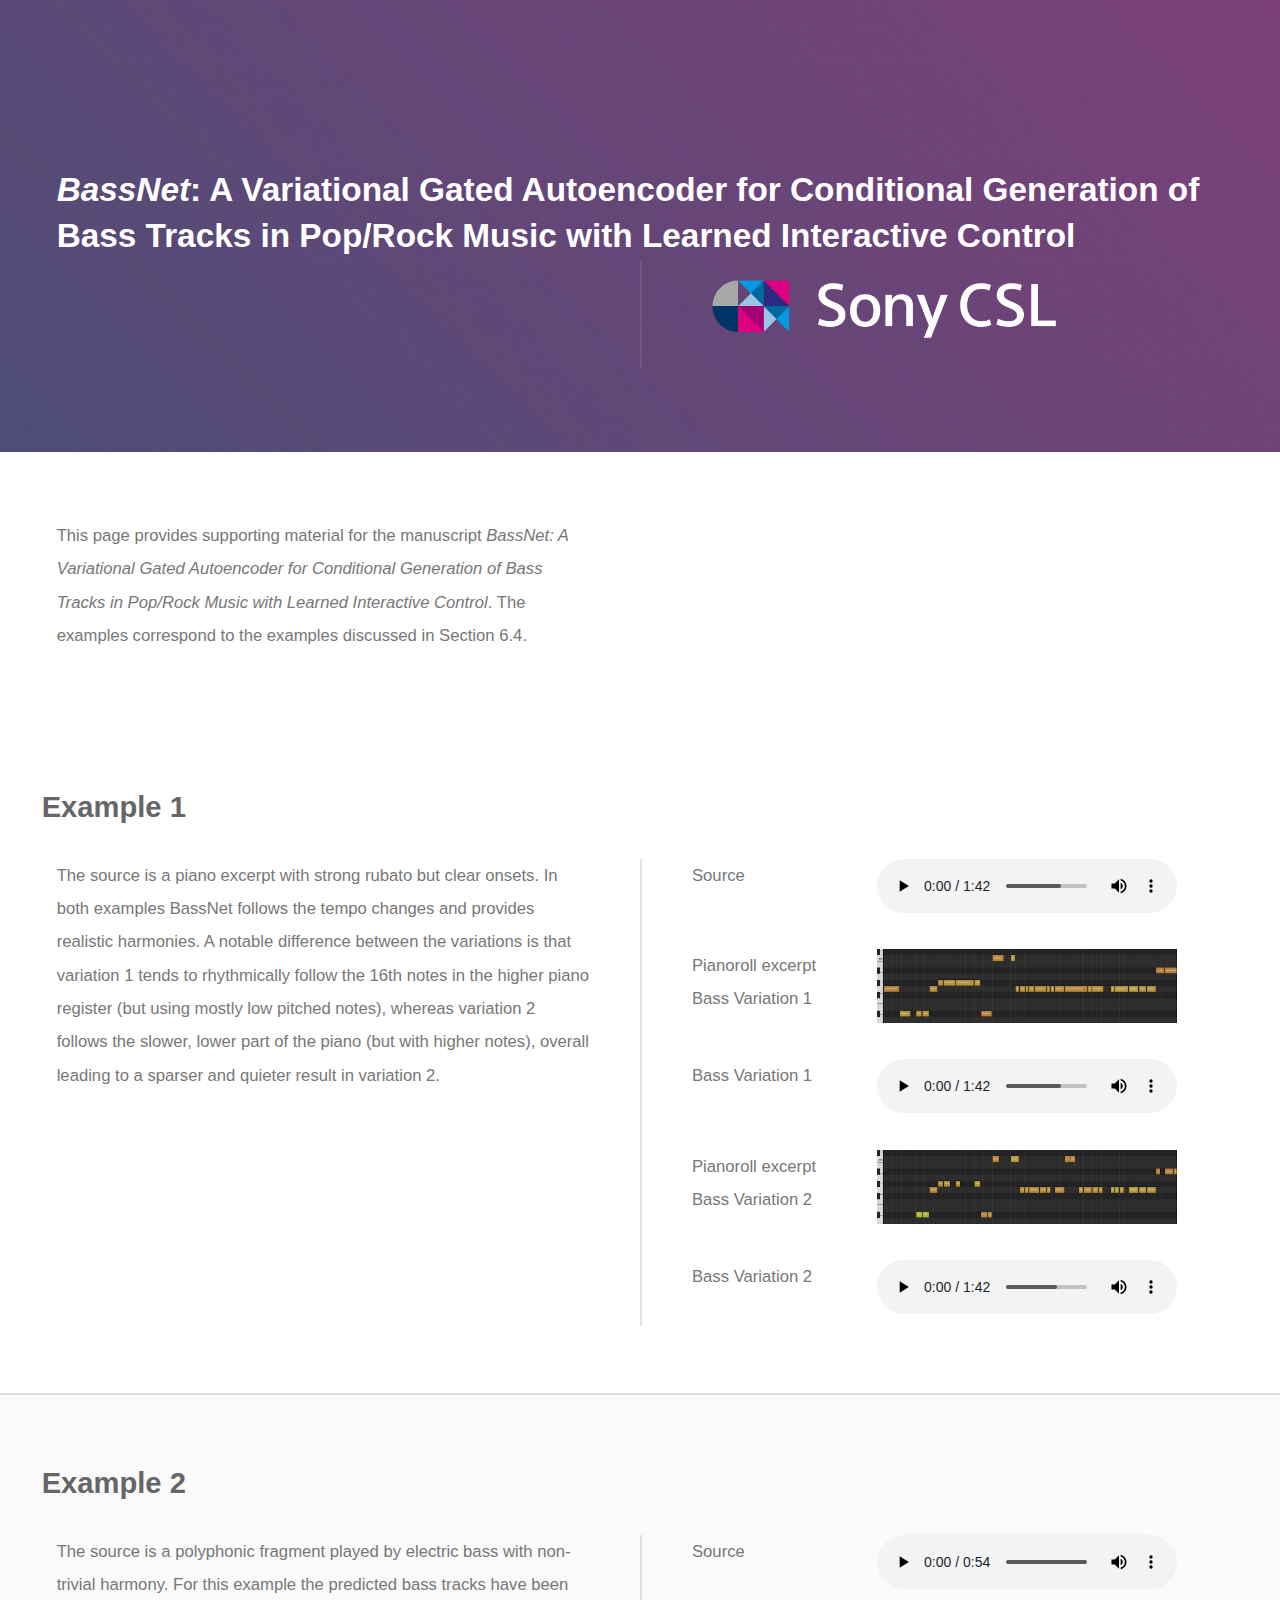
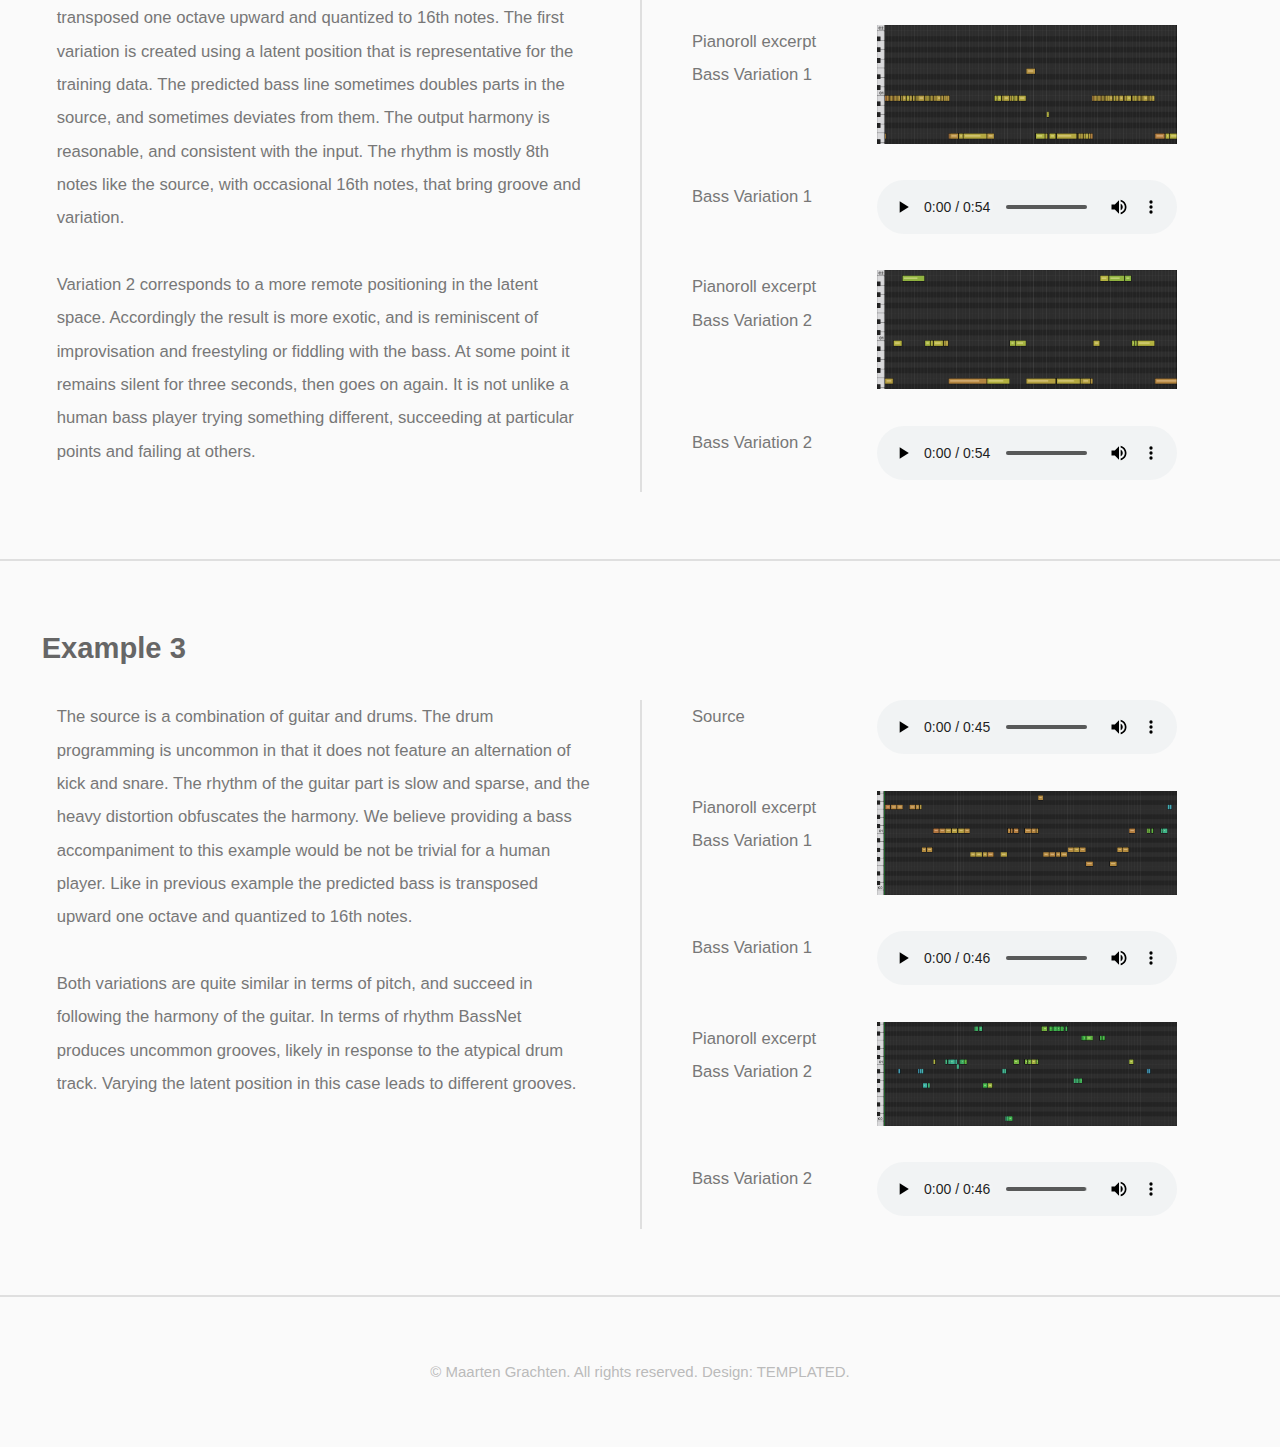
==== commit e2066ba1: "put stuff" ====
--- a/index.html
+++ b/index.html
@@ -1,163 +1,232 @@
 <!DOCTYPE HTML>
 <!--
-	Prism by TEMPLATED
-	templated.co @templatedco
-	Released for free under the Creative Commons Attribution 3.0 license (templated.co/license)
--->
+    Prism by TEMPLATED
+    templated.co @templatedco
+    Released for free under the Creative Commons Attribution 3.0 license (templated.co/license)
+  -->
 <html>
-	<head>
-		<title>Prism by TEMPLATED</title>
-		<meta charset="utf-8" />
-		<meta name="viewport" content="width=device-width, initial-scale=1" />
-		<!--[if lte IE 8]><script src="assets/js/ie/html5shiv.js"></script><![endif]-->
-		<link rel="stylesheet" href="assets/css/main.css" />
-		<!--[if lte IE 9]><link rel="stylesheet" href="assets/css/ie9.css" /><![endif]-->
-	</head>
-	<body>
-
-		<!-- Banner -->
-			<section id="banner">
-				<div class="inner">
-					<section>
-					  <h2><i>BassNet</i>: A Variational Gated Autoencoder for Conditional Generation of Bass Tracks in Pop/Rock Music with Learned Interactive Control</h2>
-					</section>
-					<!-- <section> -->
-					<!-- 	<\!-- <p>Lorem ipsum nisl sed cursus magna et amet veroeros. Phasellus aliquam et tempus lorem dolor feugiat adipiscing lorem.</p> -\-> -->
-					<!-- 	<\!-- <ul class="actions"> -\-> -->
-					<!-- 	<\!-- 	<li><a href="#" class="button special">Get started</a></li> -\-> -->
-					<!-- 	<\!-- </ul> -\-> -->
-					<!-- </section> -->
-				</div>
-				<div class="inner split">
-					<section>
-					</section>
-					<section>
-					  <img src="images/sonycsl-white.png">
-					</section>
-					<!-- <section> -->
-					<!-- 	<\!-- <p>Lorem ipsum nisl sed cursus magna et amet veroeros. Phasellus aliquam et tempus lorem dolor feugiat adipiscing lorem.</p> -\-> -->
-					<!-- 	<\!-- <ul class="actions"> -\-> -->
-					<!-- 	<\!-- 	<li><a href="#" class="button special">Get started</a></li> -\-> -->
-					<!-- 	<\!-- </ul> -\-> -->
-					<!-- </section> -->
-				</div>
-			</section>
-
-		<!-- One -->
-			<section id="one" class="wrapper">
-				<div class="inner split">
-					<section>
-						<h2>Magna feugiat adipiscing</h2>
-						<p>Lorem ipsum nisl sed cursus magna et amet veroeros. Sed phasellus aliquam et tempus lorem feugiat adipiscing lorem. Morbi pharetra vitae felis placerat pharetra. Nulla risus orci, dapibus id malesuada et nec, malesuada quis orci. Pellentesque eget consequat.</p>
-						<ul class="actions">
-							<li><a href="#" class="button alt">Learn more</a></li>
-						</ul>
-					</section>
-					<section>
-						<ul class="checklist">
-							<li>Ipsum nisl sed cursus magna</li>
-							<li>Amet veroeros sed aliquam consequat</li>
-							<li>Tempus lorem adipiscing et lorem</li>
-							<li>Morbi pharetra vitae felis placerat</li>
-							<li>Pharetra nulla risus orci dapibus</li>
-						</ul>
-					</section>
-				</div>
-			</section>
-
-		<!-- Two -->
-			<section id="two" class="wrapper style2 alt">
-				<div class="inner">
-					<div class="spotlight">
-						<div class="image">
-							<img src="images/pic01.jpg" alt="" />
-						</div>
-						<div class="content">
-							<h3>Ipsum pharetra tempus</h3>
-							<p>Lorem ipsum nisl sed cursus magna et amet veroeros. Sed phasellus malesuada quis orci. Pellentesque eget consequat.</p>
-							<ul class="actions">
-								<li><a href="#" class="button alt">Details</a></li>
-							</ul>
-						</div>
-					</div>
-					<div class="spotlight">
-						<div class="image">
-							<img src="images/pic02.jpg" alt="" />
-						</div>
-						<div class="content">
-							<h3>Magna consequat felis</h3>
-							<p>Lorem ipsum nisl sed cursus magna et amet veroeros. Sed phasellus malesuada quis orci. Pellentesque eget consequat.</p>
-							<ul class="actions">
-								<li><a href="#" class="button alt">Details</a></li>
-							</ul>
-						</div>
-					</div>
-					<div class="spotlight">
-						<div class="image">
-							<img src="images/pic03.jpg" alt="" />
-						</div>
-						<div class="content">
-							<h3>Vitae placerat adipiscing</h3>
-							<p>Lorem ipsum nisl sed cursus magna et amet veroeros. Sed phasellus malesuada quis orci. Pellentesque eget consequat.</p>
-							<ul class="actions">
-								<li><a href="#" class="button alt">Details</a></li>
-							</ul>
-						</div>
-					</div>
-					<ul class="actions special">
-						<li><a href="#" class="button alt">Ipsum magna tempus</a></li>
-					</ul>
-				</div>
-			</section>
-
-		<!-- Contact -->
-			<section id="contact" class="wrapper">
-				<div class="inner split">
-					<section>
-						<h2>Orci malesuada</h2>
-						<p>Morbi pharetra vitae felis placerat pharetra. Nulla risus orci, dapibus id malesuada et nec, malesuada quis pellentesque eget.</p>
-						<form action="#" class="alt" method="POST">
-							<div class="row uniform">
-								<div class="6u 12u$(xsmall)">
-									<input name="name" placeholder="Name" type="text">
-								</div>
-								<div class="6u$ 12u$(xsmall)">
-									<input name="email" placeholder="Email" type="email">
-								</div>
-								<div class="12u$">
-									<textarea name="message" placeholder="Message" rows="4"></textarea>
- 								</div>
- 							</div>
- 							<ul class="actions">
- 								<li><input class="alt" value="Send message" type="submit"></li>
- 							</ul>
- 						</form>
-					</section>
-					<section>
-						<ul class="contact">
-							<li class="fa-twitter"><a href="#">twitter.com/untitled-tld</a></li>
-							<li class="fa-facebook"><a href="#">facebook.com/untitled-tld</a></li>
-							<li class="fa-instagram"><a href="#">instagram.com/untitled-tld</a></li>
-							<li class="fa-envelope"><a href="#">information@untitled.tld</a></li>
-							<li class="fa-home">1234 Somewhere Road Suite 9823<br/>Nashville, TN 00000-0000</li>
-						</ul>
-					</section>
-				</div>
-			</section>
-
-		<!-- Footer -->
-			<footer id="footer">
-				<div class="copyright">
-					&copy; Untitled. All rights reserved. Images: <a href="http://unsplash.com">Unsplash</a>. Design: <a href="http://templated.co">TEMPLATED</a>.
-				</div>
-			</footer>
-
-		<!-- Scripts -->
-			<script src="assets/js/jquery.min.js"></script>
-			<script src="assets/js/skel.min.js"></script>
-			<script src="assets/js/util.js"></script>
-			<!--[if lte IE 8]><script src="assets/js/ie/respond.min.js"></script><![endif]-->
-			<script src="assets/js/main.js"></script>
-
-	</body>
+  <head>
+    <title>BassNet Demo Page</title>
+    <meta charset="utf-8" />
+    <meta name="viewport" content="width=device-width, initial-scale=1" />
+    <!--[if lte IE 8]><script src="assets/js/ie/html5shiv.js"></script><![endif]-->
+    <link rel="stylesheet" href="assets/css/main.css" />
+    <link rel="stylesheet" href="assets/css/extra.css" />
+    <!--[if lte IE 9]><link rel="stylesheet" href="assets/css/ie9.css" /><![endif]-->
+  </head>
+  <body>
+
+    <!-- Banner -->
+    <section id="banner">
+      <div class="inner">
+	<section>
+	  <h2><i>BassNet</i>: A Variational Gated Autoencoder for Conditional Generation of Bass Tracks in Pop/Rock Music with Learned Interactive Control</h2>
+	</section>
+      </div>
+      <div class="inner split">
+	<section>
+	</section>
+	<section>
+	  <a href="https://csl.sony.fr/"><img id='sonylogo' src="images/sonycsl-white.png"></a>
+	</section>
+      </div>
+    </section>
+
+    <section id="ex1" class="wrapper">
+      <div class="inner split">
+	<section>
+	<p>This page provides supporting material for the manuscript <i>BassNet: A Variational Gated Autoencoder for Conditional Generation of Bass Tracks in Pop/Rock Music with Learned Interactive Control</i>. The examples correspond to the examples discussed in Section 6.4.
+	</p>
+	</section>
+      </div>
+    </section>
+
+    <!-- One -->
+    <section id="ex1" class="wrapper">
+	  <h2>Example 1</h2>
+      <div class="inner split">
+	<section>
+	  <p>The source is a piano excerpt with strong rubato but clear onsets.  In both examples BassNet follows the tempo changes and provides realistic harmonies.  A notable difference between the variations is that variation 1 tends to rhythmically follow the 16th notes in the higher piano register (but using mostly low pitched notes), whereas variation 2 follows the slower, lower part of the piano (but with higher notes), overall leading to a sparser and quieter result in variation 2.
+</p>
+	</section>
+	<section>
+	    <div class="row uniform">
+	      <div class="4u 12u$(xsmall)">
+		Source
+	      </div>
+	      <div class="5u$ 12u$(xsmall)">
+		<audio controls><source src="assets/ex1/source.mp3" type="audio/mpeg"/> Your browser does not support the audio element.</audio>
+	      </div>
+
+	      <div class="4u 12u$(xsmall)">
+		Pianoroll excerpt Bass Variation 1
+	      </div>
+	      <div class="7u$ 12u$(xsmall) ">
+		<img class='pianoroll' src="images/ex1/var1.png">
+	      </div>
+
+
+	      <div class="4u 12u$(xsmall)">
+		Bass Variation 1
+	      </div>
+	      <div class="5u$ 12u$(xsmall)">
+		<audio controls><source src="assets/ex1/source_bass_var1.mp3" type="audio/mpeg"/> Your browser does not support the audio element.</audio>
+	      </div>
+
+
+
+	      <div class="4u 12u$(xsmall)">
+		Pianoroll excerpt Bass Variation 2
+	      </div>
+	      <div class="7u$ 12u$(xsmall) ">
+		<img class='pianoroll' src="images/ex1/var2.png">
+	      </div>
+
+	      <div class="4u 12u$(xsmall)">
+		Bass Variation 2
+	      </div>
+	      <div class="5u$ 12u$(xsmall)">
+		<audio controls><source src="assets/ex1/source_bass_var2.mp3" type="audio/mpeg"/> Your browser does not support the audio element.</audio>
+	      </div>
+
+ 	    </div>
+	</section>
+
+
+      </div>
+    </section>
+
+
+    <section id="ex2" class="wrapper style2 alt">
+      <h2>Example 2</h2>
+      <div class="inner split">
+	<section>
+	  <p>The source is a polyphonic fragment played by electric bass with non-trivial harmony.
+For this example the predicted bass tracks have been transposed one octave upward and quantized to 16th notes.
+The first variation is created using a latent position that is representative for the training data.
+The predicted bass line sometimes doubles parts in the source, and sometimes deviates from them.
+The output harmony is reasonable, and consistent with the input.
+The rhythm is mostly 8th notes like the source, with occasional 16th notes, that bring groove and variation.</p>
+
+<p>Variation 2 corresponds to a more remote positioning in the latent space.
+Accordingly the result is more exotic, and is reminiscent of improvisation and freestyling or fiddling with the bass.
+At some point it remains silent for three seconds, then goes on again.
+It is not unlike a human bass player trying something different, succeeding at particular points and failing at others.
+</p>
+	</section>
+	<section>
+	    <div class="row uniform">
+	      <div class="4u 12u$(xsmall)">
+		Source
+	      </div>
+	      <div class="5u$ 12u$(xsmall)">
+		<audio controls><source src="assets/ex2/source.mp3" type="audio/mpeg"/> Your browser does not support the audio element.</audio>
+	      </div>
+
+	      <div class="4u 12u$(xsmall)">
+		Pianoroll excerpt Bass Variation 1
+	      </div>
+	      <div class="7u$ 12u$(xsmall) ">
+		<img class='pianoroll' src="images/ex2/var1.png">
+	      </div>
+
+	      <div class="4u 12u$(xsmall)">
+		Bass Variation 1
+	      </div>
+	      <div class="5u$ 12u$(xsmall)">
+		<audio controls><source src="assets/ex2/source_bass_var1.mp3" type="audio/mpeg"/> Your browser does not support the audio element.</audio>
+	      </div>
+
+	      <div class="4u 12u$(xsmall)">
+		Pianoroll excerpt Bass Variation 2
+	      </div>
+	      <div class="7u$ 12u$(xsmall) ">
+		<img class='pianoroll' src="images/ex2/var2.png">
+	      </div>
+
+	      <div class="4u 12u$(xsmall)">
+		Bass Variation 2
+	      </div>
+	      <div class="5u$ 12u$(xsmall)">
+		<audio controls><source src="assets/ex2/source_bass_var2.mp3" type="audio/mpeg"/> Your browser does not support the audio element.</audio>
+	      </div>
+ 	    </div>
+	</section>
+      </div>
+    </section>
+
+
+    <section id="ex3" class="wrapper style2 alt">
+      <h2>Example 3</h2>
+      <div class="inner split">
+	<section>
+<p>The source is a combination of guitar and drums.
+The drum programming is uncommon in that it does not feature an alternation of kick and snare.
+The rhythm of the guitar part is slow and sparse, and the heavy distortion obfuscates the harmony.
+We believe providing a bass accompaniment to this example would be not be trivial for a human player.
+Like in previous example the predicted bass is transposed upward one octave and quantized to 16th notes.
+</p>
+<p>Both variations are quite similar in terms of pitch, and succeed in following the harmony of the guitar.
+In terms of rhythm BassNet produces uncommon grooves, likely in response to the atypical drum track.
+Varying the latent position in this case leads to different grooves.
+</p>
+	</section>
+	<section>
+	    <div class="row uniform">
+	      <div class="4u 12u$(xsmall)">
+		Source
+	      </div>
+	      <div class="5u$ 12u$(xsmall)">
+		<audio controls><source src="assets/ex3/source.mp3" type="audio/mpeg"/> Your browser does not support the audio element.</audio>
+	      </div>
+
+	      <div class="4u 12u$(xsmall)">
+		Pianoroll excerpt Bass Variation 1
+	      </div>
+	      <div class="7u$ 12u$(xsmall) ">
+		<img class='pianoroll' src="images/ex3/var1.png">
+	      </div>
+	      
+	      <div class="4u 12u$(xsmall)">
+		Bass Variation 1
+	      </div>
+	      <div class="5u$ 12u$(xsmall)">
+		<audio controls><source src="assets/ex3/source_bass_var1.mp3" type="audio/mpeg"/> Your browser does not support the audio element.</audio>
+	      </div>
+
+	      <div class="4u 12u$(xsmall)">
+		Pianoroll excerpt Bass Variation 2
+	      </div>
+	      <div class="7u$ 12u$(xsmall) ">
+		<img class='pianoroll' src="images/ex3/var2.png">
+	      </div>
+
+	      <div class="4u 12u$(xsmall)">
+		Bass Variation 2
+	      </div>
+	      <div class="5u$ 12u$(xsmall)">
+		<audio controls><source src="assets/ex3/source_bass_var2.mp3" type="audio/mpeg"/> Your browser does not support the audio element.</audio>
+	      </div>
+ 	    </div>
+	</section>
+      </div>
+    </section>
+
+
+
+    <!-- Footer -->
+    <footer id="footer">
+      <div class="copyright">
+	&copy; Maarten Grachten. All rights reserved. Design: <a href="http://templated.co">TEMPLATED</a>.
+      </div>
+    </footer>
+
+    <!-- Scripts -->
+    <script src="assets/js/jquery.min.js"></script>
+    <script src="assets/js/skel.min.js"></script>
+    <script src="assets/js/util.js"></script>
+    <!--[if lte IE 8]><script src="assets/js/ie/respond.min.js"></script><![endif]-->
+    <script src="assets/js/main.js"></script>
+
+  </body>
 </html>
--- a/assets/css/main.css
+++ b/assets/css/main.css
@@ -8,3339 +8,3339 @@
 
 /* Reset */
 
-	html, body, div, span, applet, object, iframe, h1, h2, h3, h4, h5, h6, p, blockquote, pre, a, abbr, acronym, address, big, cite, code, del, dfn, em, img, ins, kbd, q, s, samp, small, strike, strong, sub, sup, tt, var, b, u, i, center, dl, dt, dd, ol, ul, li, fieldset, form, label, legend, table, caption, tbody, tfoot, thead, tr, th, td, article, aside, canvas, details, embed, figure, figcaption, footer, header, hgroup, menu, nav, output, ruby, section, summary, time, mark, audio, video {
-		margin: 0;
-		padding: 0;
-		border: 0;
-		font-size: 100%;
-		font: inherit;
-		vertical-align: baseline;
-	}
-
-	article, aside, details, figcaption, figure, footer, header, hgroup, menu, nav, section {
-		display: block;
-	}
-
-	body {
-		line-height: 1;
-	}
-
-	ol, ul {
-		list-style: none;
-	}
-
-	blockquote, q {
-		quotes: none;
-	}
-
-	blockquote:before, blockquote:after, q:before, q:after {
-		content: '';
-		content: none;
-	}
-
-	table {
-		border-collapse: collapse;
-		border-spacing: 0;
-	}
-
-	body {
-		-webkit-text-size-adjust: none;
-	}
+html, body, div, span, applet, object, iframe, h1, h2, h3, h4, h5, h6, p, blockquote, pre, a, abbr, acronym, address, big, cite, code, del, dfn, em, img, ins, kbd, q, s, samp, small, strike, strong, sub, sup, tt, var, b, u, i, center, dl, dt, dd, ol, ul, li, fieldset, form, label, legend, table, caption, tbody, tfoot, thead, tr, th, td, article, aside, canvas, details, embed, figure, figcaption, footer, header, hgroup, menu, nav, output, ruby, section, summary, time, mark, audio, video {
+    margin: 0;
+    padding: 0;
+    border: 0;
+    font-size: 100%;
+    font: inherit;
+    vertical-align: baseline;
+}
+
+article, aside, details, figcaption, figure, footer, header, hgroup, menu, nav, section {
+    display: block;
+}
+
+body {
+    line-height: 1;
+}
+
+ol, ul {
+    list-style: none;
+}
+
+blockquote, q {
+    quotes: none;
+}
+
+blockquote:before, blockquote:after, q:before, q:after {
+    content: '';
+    content: none;
+}
+
+table {
+    border-collapse: collapse;
+    border-spacing: 0;
+}
+
+body {
+    -webkit-text-size-adjust: none;
+}
 
 /* Box Model */
 
-	*, *:before, *:after {
-		-moz-box-sizing: border-box;
-		-webkit-box-sizing: border-box;
-		box-sizing: border-box;
-	}
+*, *:before, *:after {
+    -moz-box-sizing: border-box;
+    -webkit-box-sizing: border-box;
+    box-sizing: border-box;
+}
 
 /* Grid */
 
-	.row {
-		border-bottom: solid 1px transparent;
-		-moz-box-sizing: border-box;
-		-webkit-box-sizing: border-box;
-		box-sizing: border-box;
-	}
-
-	.row > * {
-		float: left;
-		-moz-box-sizing: border-box;
-		-webkit-box-sizing: border-box;
-		box-sizing: border-box;
-	}
-
-	.row:after, .row:before {
-		content: '';
-		display: block;
-		clear: both;
-		height: 0;
-	}
-
-	.row.uniform > * > :first-child {
-		margin-top: 0;
-	}
-
-	.row.uniform > * > :last-child {
-		margin-bottom: 0;
-	}
-
-	.row.\30 \25 > * {
-		padding: 0 0 0 0em;
-	}
-
-	.row.\30 \25 {
-		margin: 0 0 -1px 0em;
-	}
-
-	.row.uniform.\30 \25 > * {
-		padding: 0em 0 0 0em;
-	}
-
-	.row.uniform.\30 \25 {
-		margin: 0em 0 -1px 0em;
-	}
-
-	.row > * {
-		padding: 0 0 0 2em;
-	}
-
-	.row {
-		margin: 0 0 -1px -2em;
-	}
-
-	.row.uniform > * {
-		padding: 2em 0 0 2em;
-	}
-
-	.row.uniform {
-		margin: -2em 0 -1px -2em;
-	}
-
-	.row.\32 00\25 > * {
-		padding: 0 0 0 4em;
-	}
-
-	.row.\32 00\25 {
-		margin: 0 0 -1px -4em;
-	}
-
-	.row.uniform.\32 00\25 > * {
-		padding: 4em 0 0 4em;
-	}
-
-	.row.uniform.\32 00\25 {
-		margin: -4em 0 -1px -4em;
-	}
-
-	.row.\31 50\25 > * {
-		padding: 0 0 0 3em;
-	}
-
-	.row.\31 50\25 {
-		margin: 0 0 -1px -3em;
-	}
-
-	.row.uniform.\31 50\25 > * {
-		padding: 3em 0 0 3em;
-	}
-
-	.row.uniform.\31 50\25 {
-		margin: -3em 0 -1px -3em;
-	}
-
-	.row.\35 0\25 > * {
-		padding: 0 0 0 1em;
-	}
-
-	.row.\35 0\25 {
-		margin: 0 0 -1px -1em;
-	}
-
-	.row.uniform.\35 0\25 > * {
-		padding: 1em 0 0 1em;
-	}
-
-	.row.uniform.\35 0\25 {
-		margin: -1em 0 -1px -1em;
-	}
-
-	.row.\32 5\25 > * {
-		padding: 0 0 0 0.5em;
-	}
-
-	.row.\32 5\25 {
-		margin: 0 0 -1px -0.5em;
-	}
-
-	.row.uniform.\32 5\25 > * {
-		padding: 0.5em 0 0 0.5em;
-	}
-
-	.row.uniform.\32 5\25 {
-		margin: -0.5em 0 -1px -0.5em;
-	}
-
-	.\31 2u, .\31 2u\24 {
-		width: 100%;
-		clear: none;
-		margin-left: 0;
-	}
-
-	.\31 1u, .\31 1u\24 {
-		width: 91.6666666667%;
-		clear: none;
-		margin-left: 0;
-	}
-
-	.\31 0u, .\31 0u\24 {
-		width: 83.3333333333%;
-		clear: none;
-		margin-left: 0;
-	}
-
-	.\39 u, .\39 u\24 {
-		width: 75%;
-		clear: none;
-		margin-left: 0;
-	}
-
-	.\38 u, .\38 u\24 {
-		width: 66.6666666667%;
-		clear: none;
-		margin-left: 0;
-	}
-
-	.\37 u, .\37 u\24 {
-		width: 58.3333333333%;
-		clear: none;
-		margin-left: 0;
-	}
-
-	.\36 u, .\36 u\24 {
-		width: 50%;
-		clear: none;
-		margin-left: 0;
-	}
-
-	.\35 u, .\35 u\24 {
-		width: 41.6666666667%;
-		clear: none;
-		margin-left: 0;
-	}
-
-	.\34 u, .\34 u\24 {
-		width: 33.3333333333%;
-		clear: none;
-		margin-left: 0;
-	}
-
-	.\33 u, .\33 u\24 {
-		width: 25%;
-		clear: none;
-		margin-left: 0;
-	}
-
-	.\32 u, .\32 u\24 {
-		width: 16.6666666667%;
-		clear: none;
-		margin-left: 0;
-	}
-
-	.\31 u, .\31 u\24 {
-		width: 8.3333333333%;
-		clear: none;
-		margin-left: 0;
-	}
-
-	.\31 2u\24 + *,
-	.\31 1u\24 + *,
-	.\31 0u\24 + *,
-	.\39 u\24 + *,
-	.\38 u\24 + *,
-	.\37 u\24 + *,
-	.\36 u\24 + *,
-	.\35 u\24 + *,
-	.\34 u\24 + *,
-	.\33 u\24 + *,
-	.\32 u\24 + *,
-	.\31 u\24 + * {
-		clear: left;
-	}
-
-	.\-11u {
-		margin-left: 91.66667%;
-	}
-
-	.\-10u {
-		margin-left: 83.33333%;
-	}
-
-	.\-9u {
-		margin-left: 75%;
-	}
-
-	.\-8u {
-		margin-left: 66.66667%;
-	}
-
-	.\-7u {
-		margin-left: 58.33333%;
-	}
-
-	.\-6u {
-		margin-left: 50%;
-	}
-
-	.\-5u {
-		margin-left: 41.66667%;
-	}
-
-	.\-4u {
-		margin-left: 33.33333%;
-	}
-
-	.\-3u {
-		margin-left: 25%;
-	}
-
-	.\-2u {
-		margin-left: 16.66667%;
-	}
-
-	.\-1u {
-		margin-left: 8.33333%;
-	}
-
-	@media screen and (max-width: 1680px) {
-
-		.row > * {
-			padding: 0 0 0 2em;
-		}
-
-		.row {
-			margin: 0 0 -1px -2em;
-		}
-
-		.row.uniform > * {
-			padding: 2em 0 0 2em;
-		}
-
-		.row.uniform {
-			margin: -2em 0 -1px -2em;
-		}
-
-		.row.\32 00\25 > * {
-			padding: 0 0 0 4em;
-		}
-
-		.row.\32 00\25 {
-			margin: 0 0 -1px -4em;
-		}
-
-		.row.uniform.\32 00\25 > * {
-			padding: 4em 0 0 4em;
-		}
-
-		.row.uniform.\32 00\25 {
-			margin: -4em 0 -1px -4em;
-		}
-
-		.row.\31 50\25 > * {
-			padding: 0 0 0 3em;
-		}
-
-		.row.\31 50\25 {
-			margin: 0 0 -1px -3em;
-		}
-
-		.row.uniform.\31 50\25 > * {
-			padding: 3em 0 0 3em;
-		}
-
-		.row.uniform.\31 50\25 {
-			margin: -3em 0 -1px -3em;
-		}
-
-		.row.\35 0\25 > * {
-			padding: 0 0 0 1em;
-		}
-
-		.row.\35 0\25 {
-			margin: 0 0 -1px -1em;
-		}
-
-		.row.uniform.\35 0\25 > * {
-			padding: 1em 0 0 1em;
-		}
-
-		.row.uniform.\35 0\25 {
-			margin: -1em 0 -1px -1em;
-		}
-
-		.row.\32 5\25 > * {
-			padding: 0 0 0 0.5em;
-		}
-
-		.row.\32 5\25 {
-			margin: 0 0 -1px -0.5em;
-		}
-
-		.row.uniform.\32 5\25 > * {
-			padding: 0.5em 0 0 0.5em;
-		}
-
-		.row.uniform.\32 5\25 {
-			margin: -0.5em 0 -1px -0.5em;
-		}
-
-		.\31 2u\28xlarge\29, .\31 2u\24\28xlarge\29 {
-			width: 100%;
-			clear: none;
-			margin-left: 0;
-		}
-
-		.\31 1u\28xlarge\29, .\31 1u\24\28xlarge\29 {
-			width: 91.6666666667%;
-			clear: none;
-			margin-left: 0;
-		}
-
-		.\31 0u\28xlarge\29, .\31 0u\24\28xlarge\29 {
-			width: 83.3333333333%;
-			clear: none;
-			margin-left: 0;
-		}
-
-		.\39 u\28xlarge\29, .\39 u\24\28xlarge\29 {
-			width: 75%;
-			clear: none;
-			margin-left: 0;
-		}
-
-		.\38 u\28xlarge\29, .\38 u\24\28xlarge\29 {
-			width: 66.6666666667%;
-			clear: none;
-			margin-left: 0;
-		}
-
-		.\37 u\28xlarge\29, .\37 u\24\28xlarge\29 {
-			width: 58.3333333333%;
-			clear: none;
-			margin-left: 0;
-		}
-
-		.\36 u\28xlarge\29, .\36 u\24\28xlarge\29 {
-			width: 50%;
-			clear: none;
-			margin-left: 0;
-		}
-
-		.\35 u\28xlarge\29, .\35 u\24\28xlarge\29 {
-			width: 41.6666666667%;
-			clear: none;
-			margin-left: 0;
-		}
-
-		.\34 u\28xlarge\29, .\34 u\24\28xlarge\29 {
-			width: 33.3333333333%;
-			clear: none;
-			margin-left: 0;
-		}
-
-		.\33 u\28xlarge\29, .\33 u\24\28xlarge\29 {
-			width: 25%;
-			clear: none;
-			margin-left: 0;
-		}
-
-		.\32 u\28xlarge\29, .\32 u\24\28xlarge\29 {
-			width: 16.6666666667%;
-			clear: none;
-			margin-left: 0;
-		}
-
-		.\31 u\28xlarge\29, .\31 u\24\28xlarge\29 {
-			width: 8.3333333333%;
-			clear: none;
-			margin-left: 0;
-		}
-
-		.\31 2u\24\28xlarge\29 + *,
-		.\31 1u\24\28xlarge\29 + *,
-		.\31 0u\24\28xlarge\29 + *,
-		.\39 u\24\28xlarge\29 + *,
-		.\38 u\24\28xlarge\29 + *,
-		.\37 u\24\28xlarge\29 + *,
-		.\36 u\24\28xlarge\29 + *,
-		.\35 u\24\28xlarge\29 + *,
-		.\34 u\24\28xlarge\29 + *,
-		.\33 u\24\28xlarge\29 + *,
-		.\32 u\24\28xlarge\29 + *,
-		.\31 u\24\28xlarge\29 + * {
-			clear: left;
-		}
-
-		.\-11u\28xlarge\29 {
-			margin-left: 91.66667%;
-		}
-
-		.\-10u\28xlarge\29 {
-			margin-left: 83.33333%;
-		}
-
-		.\-9u\28xlarge\29 {
-			margin-left: 75%;
-		}
-
-		.\-8u\28xlarge\29 {
-			margin-left: 66.66667%;
-		}
-
-		.\-7u\28xlarge\29 {
-			margin-left: 58.33333%;
-		}
-
-		.\-6u\28xlarge\29 {
-			margin-left: 50%;
-		}
-
-		.\-5u\28xlarge\29 {
-			margin-left: 41.66667%;
-		}
-
-		.\-4u\28xlarge\29 {
-			margin-left: 33.33333%;
-		}
-
-		.\-3u\28xlarge\29 {
-			margin-left: 25%;
-		}
-
-		.\-2u\28xlarge\29 {
-			margin-left: 16.66667%;
-		}
-
-		.\-1u\28xlarge\29 {
-			margin-left: 8.33333%;
-		}
-
-	}
-
-	@media screen and (max-width: 1366px) {
-
-		.row > * {
-			padding: 0 0 0 1.5em;
-		}
-
-		.row {
-			margin: 0 0 -1px -1.5em;
-		}
-
-		.row.uniform > * {
-			padding: 1.5em 0 0 1.5em;
-		}
-
-		.row.uniform {
-			margin: -1.5em 0 -1px -1.5em;
-		}
-
-		.row.\32 00\25 > * {
-			padding: 0 0 0 3em;
-		}
-
-		.row.\32 00\25 {
-			margin: 0 0 -1px -3em;
-		}
-
-		.row.uniform.\32 00\25 > * {
-			padding: 3em 0 0 3em;
-		}
-
-		.row.uniform.\32 00\25 {
-			margin: -3em 0 -1px -3em;
-		}
-
-		.row.\31 50\25 > * {
-			padding: 0 0 0 2.25em;
-		}
-
-		.row.\31 50\25 {
-			margin: 0 0 -1px -2.25em;
-		}
-
-		.row.uniform.\31 50\25 > * {
-			padding: 2.25em 0 0 2.25em;
-		}
-
-		.row.uniform.\31 50\25 {
-			margin: -2.25em 0 -1px -2.25em;
-		}
-
-		.row.\35 0\25 > * {
-			padding: 0 0 0 0.75em;
-		}
-
-		.row.\35 0\25 {
-			margin: 0 0 -1px -0.75em;
-		}
-
-		.row.uniform.\35 0\25 > * {
-			padding: 0.75em 0 0 0.75em;
-		}
-
-		.row.uniform.\35 0\25 {
-			margin: -0.75em 0 -1px -0.75em;
-		}
-
-		.row.\32 5\25 > * {
-			padding: 0 0 0 0.375em;
-		}
-
-		.row.\32 5\25 {
-			margin: 0 0 -1px -0.375em;
-		}
-
-		.row.uniform.\32 5\25 > * {
-			padding: 0.375em 0 0 0.375em;
-		}
-
-		.row.uniform.\32 5\25 {
-			margin: -0.375em 0 -1px -0.375em;
-		}
-
-		.\31 2u\28large\29, .\31 2u\24\28large\29 {
-			width: 100%;
-			clear: none;
-			margin-left: 0;
-		}
-
-		.\31 1u\28large\29, .\31 1u\24\28large\29 {
-			width: 91.6666666667%;
-			clear: none;
-			margin-left: 0;
-		}
-
-		.\31 0u\28large\29, .\31 0u\24\28large\29 {
-			width: 83.3333333333%;
-			clear: none;
-			margin-left: 0;
-		}
-
-		.\39 u\28large\29, .\39 u\24\28large\29 {
-			width: 75%;
-			clear: none;
-			margin-left: 0;
-		}
-
-		.\38 u\28large\29, .\38 u\24\28large\29 {
-			width: 66.6666666667%;
-			clear: none;
-			margin-left: 0;
-		}
-
-		.\37 u\28large\29, .\37 u\24\28large\29 {
-			width: 58.3333333333%;
-			clear: none;
-			margin-left: 0;
-		}
-
-		.\36 u\28large\29, .\36 u\24\28large\29 {
-			width: 50%;
-			clear: none;
-			margin-left: 0;
-		}
-
-		.\35 u\28large\29, .\35 u\24\28large\29 {
-			width: 41.6666666667%;
-			clear: none;
-			margin-left: 0;
-		}
-
-		.\34 u\28large\29, .\34 u\24\28large\29 {
-			width: 33.3333333333%;
-			clear: none;
-			margin-left: 0;
-		}
-
-		.\33 u\28large\29, .\33 u\24\28large\29 {
-			width: 25%;
-			clear: none;
-			margin-left: 0;
-		}
-
-		.\32 u\28large\29, .\32 u\24\28large\29 {
-			width: 16.6666666667%;
-			clear: none;
-			margin-left: 0;
-		}
-
-		.\31 u\28large\29, .\31 u\24\28large\29 {
-			width: 8.3333333333%;
-			clear: none;
-			margin-left: 0;
-		}
-
-		.\31 2u\24\28large\29 + *,
-		.\31 1u\24\28large\29 + *,
-		.\31 0u\24\28large\29 + *,
-		.\39 u\24\28large\29 + *,
-		.\38 u\24\28large\29 + *,
-		.\37 u\24\28large\29 + *,
-		.\36 u\24\28large\29 + *,
-		.\35 u\24\28large\29 + *,
-		.\34 u\24\28large\29 + *,
-		.\33 u\24\28large\29 + *,
-		.\32 u\24\28large\29 + *,
-		.\31 u\24\28large\29 + * {
-			clear: left;
-		}
-
-		.\-11u\28large\29 {
-			margin-left: 91.66667%;
-		}
-
-		.\-10u\28large\29 {
-			margin-left: 83.33333%;
-		}
-
-		.\-9u\28large\29 {
-			margin-left: 75%;
-		}
-
-		.\-8u\28large\29 {
-			margin-left: 66.66667%;
-		}
-
-		.\-7u\28large\29 {
-			margin-left: 58.33333%;
-		}
-
-		.\-6u\28large\29 {
-			margin-left: 50%;
-		}
-
-		.\-5u\28large\29 {
-			margin-left: 41.66667%;
-		}
-
-		.\-4u\28large\29 {
-			margin-left: 33.33333%;
-		}
-
-		.\-3u\28large\29 {
-			margin-left: 25%;
-		}
-
-		.\-2u\28large\29 {
-			margin-left: 16.66667%;
-		}
-
-		.\-1u\28large\29 {
-			margin-left: 8.33333%;
-		}
-
-	}
-
-	@media screen and (max-width: 980px) {
-
-		.row > * {
-			padding: 0 0 0 1.5em;
-		}
-
-		.row {
-			margin: 0 0 -1px -1.5em;
-		}
-
-		.row.uniform > * {
-			padding: 1.5em 0 0 1.5em;
-		}
-
-		.row.uniform {
-			margin: -1.5em 0 -1px -1.5em;
-		}
-
-		.row.\32 00\25 > * {
-			padding: 0 0 0 3em;
-		}
-
-		.row.\32 00\25 {
-			margin: 0 0 -1px -3em;
-		}
-
-		.row.uniform.\32 00\25 > * {
-			padding: 3em 0 0 3em;
-		}
-
-		.row.uniform.\32 00\25 {
-			margin: -3em 0 -1px -3em;
-		}
-
-		.row.\31 50\25 > * {
-			padding: 0 0 0 2.25em;
-		}
-
-		.row.\31 50\25 {
-			margin: 0 0 -1px -2.25em;
-		}
-
-		.row.uniform.\31 50\25 > * {
-			padding: 2.25em 0 0 2.25em;
-		}
-
-		.row.uniform.\31 50\25 {
-			margin: -2.25em 0 -1px -2.25em;
-		}
-
-		.row.\35 0\25 > * {
-			padding: 0 0 0 0.75em;
-		}
-
-		.row.\35 0\25 {
-			margin: 0 0 -1px -0.75em;
-		}
-
-		.row.uniform.\35 0\25 > * {
-			padding: 0.75em 0 0 0.75em;
-		}
-
-		.row.uniform.\35 0\25 {
-			margin: -0.75em 0 -1px -0.75em;
-		}
-
-		.row.\32 5\25 > * {
-			padding: 0 0 0 0.375em;
-		}
-
-		.row.\32 5\25 {
-			margin: 0 0 -1px -0.375em;
-		}
-
-		.row.uniform.\32 5\25 > * {
-			padding: 0.375em 0 0 0.375em;
-		}
-
-		.row.uniform.\32 5\25 {
-			margin: -0.375em 0 -1px -0.375em;
-		}
-
-		.\31 2u\28medium\29, .\31 2u\24\28medium\29 {
-			width: 100%;
-			clear: none;
-			margin-left: 0;
-		}
-
-		.\31 1u\28medium\29, .\31 1u\24\28medium\29 {
-			width: 91.6666666667%;
-			clear: none;
-			margin-left: 0;
-		}
-
-		.\31 0u\28medium\29, .\31 0u\24\28medium\29 {
-			width: 83.3333333333%;
-			clear: none;
-			margin-left: 0;
-		}
-
-		.\39 u\28medium\29, .\39 u\24\28medium\29 {
-			width: 75%;
-			clear: none;
-			margin-left: 0;
-		}
-
-		.\38 u\28medium\29, .\38 u\24\28medium\29 {
-			width: 66.6666666667%;
-			clear: none;
-			margin-left: 0;
-		}
-
-		.\37 u\28medium\29, .\37 u\24\28medium\29 {
-			width: 58.3333333333%;
-			clear: none;
-			margin-left: 0;
-		}
-
-		.\36 u\28medium\29, .\36 u\24\28medium\29 {
-			width: 50%;
-			clear: none;
-			margin-left: 0;
-		}
-
-		.\35 u\28medium\29, .\35 u\24\28medium\29 {
-			width: 41.6666666667%;
-			clear: none;
-			margin-left: 0;
-		}
-
-		.\34 u\28medium\29, .\34 u\24\28medium\29 {
-			width: 33.3333333333%;
-			clear: none;
-			margin-left: 0;
-		}
-
-		.\33 u\28medium\29, .\33 u\24\28medium\29 {
-			width: 25%;
-			clear: none;
-			margin-left: 0;
-		}
-
-		.\32 u\28medium\29, .\32 u\24\28medium\29 {
-			width: 16.6666666667%;
-			clear: none;
-			margin-left: 0;
-		}
-
-		.\31 u\28medium\29, .\31 u\24\28medium\29 {
-			width: 8.3333333333%;
-			clear: none;
-			margin-left: 0;
-		}
-
-		.\31 2u\24\28medium\29 + *,
-		.\31 1u\24\28medium\29 + *,
-		.\31 0u\24\28medium\29 + *,
-		.\39 u\24\28medium\29 + *,
-		.\38 u\24\28medium\29 + *,
-		.\37 u\24\28medium\29 + *,
-		.\36 u\24\28medium\29 + *,
-		.\35 u\24\28medium\29 + *,
-		.\34 u\24\28medium\29 + *,
-		.\33 u\24\28medium\29 + *,
-		.\32 u\24\28medium\29 + *,
-		.\31 u\24\28medium\29 + * {
-			clear: left;
-		}
-
-		.\-11u\28medium\29 {
-			margin-left: 91.66667%;
-		}
-
-		.\-10u\28medium\29 {
-			margin-left: 83.33333%;
-		}
-
-		.\-9u\28medium\29 {
-			margin-left: 75%;
-		}
-
-		.\-8u\28medium\29 {
-			margin-left: 66.66667%;
-		}
-
-		.\-7u\28medium\29 {
-			margin-left: 58.33333%;
-		}
-
-		.\-6u\28medium\29 {
-			margin-left: 50%;
-		}
-
-		.\-5u\28medium\29 {
-			margin-left: 41.66667%;
-		}
-
-		.\-4u\28medium\29 {
-			margin-left: 33.33333%;
-		}
-
-		.\-3u\28medium\29 {
-			margin-left: 25%;
-		}
-
-		.\-2u\28medium\29 {
-			margin-left: 16.66667%;
-		}
-
-		.\-1u\28medium\29 {
-			margin-left: 8.33333%;
-		}
-
-	}
-
-	@media screen and (max-width: 736px) {
-
-		.row > * {
-			padding: 0 0 0 1.25em;
-		}
-
-		.row {
-			margin: 0 0 -1px -1.25em;
-		}
-
-		.row.uniform > * {
-			padding: 1.25em 0 0 1.25em;
-		}
-
-		.row.uniform {
-			margin: -1.25em 0 -1px -1.25em;
-		}
-
-		.row.\32 00\25 > * {
-			padding: 0 0 0 2.5em;
-		}
-
-		.row.\32 00\25 {
-			margin: 0 0 -1px -2.5em;
-		}
-
-		.row.uniform.\32 00\25 > * {
-			padding: 2.5em 0 0 2.5em;
-		}
-
-		.row.uniform.\32 00\25 {
-			margin: -2.5em 0 -1px -2.5em;
-		}
-
-		.row.\31 50\25 > * {
-			padding: 0 0 0 1.875em;
-		}
-
-		.row.\31 50\25 {
-			margin: 0 0 -1px -1.875em;
-		}
-
-		.row.uniform.\31 50\25 > * {
-			padding: 1.875em 0 0 1.875em;
-		}
-
-		.row.uniform.\31 50\25 {
-			margin: -1.875em 0 -1px -1.875em;
-		}
-
-		.row.\35 0\25 > * {
-			padding: 0 0 0 0.625em;
-		}
-
-		.row.\35 0\25 {
-			margin: 0 0 -1px -0.625em;
-		}
-
-		.row.uniform.\35 0\25 > * {
-			padding: 0.625em 0 0 0.625em;
-		}
-
-		.row.uniform.\35 0\25 {
-			margin: -0.625em 0 -1px -0.625em;
-		}
-
-		.row.\32 5\25 > * {
-			padding: 0 0 0 0.3125em;
-		}
-
-		.row.\32 5\25 {
-			margin: 0 0 -1px -0.3125em;
-		}
-
-		.row.uniform.\32 5\25 > * {
-			padding: 0.3125em 0 0 0.3125em;
-		}
-
-		.row.uniform.\32 5\25 {
-			margin: -0.3125em 0 -1px -0.3125em;
-		}
-
-		.\31 2u\28small\29, .\31 2u\24\28small\29 {
-			width: 100%;
-			clear: none;
-			margin-left: 0;
-		}
-
-		.\31 1u\28small\29, .\31 1u\24\28small\29 {
-			width: 91.6666666667%;
-			clear: none;
-			margin-left: 0;
-		}
-
-		.\31 0u\28small\29, .\31 0u\24\28small\29 {
-			width: 83.3333333333%;
-			clear: none;
-			margin-left: 0;
-		}
-
-		.\39 u\28small\29, .\39 u\24\28small\29 {
-			width: 75%;
-			clear: none;
-			margin-left: 0;
-		}
-
-		.\38 u\28small\29, .\38 u\24\28small\29 {
-			width: 66.6666666667%;
-			clear: none;
-			margin-left: 0;
-		}
-
-		.\37 u\28small\29, .\37 u\24\28small\29 {
-			width: 58.3333333333%;
-			clear: none;
-			margin-left: 0;
-		}
-
-		.\36 u\28small\29, .\36 u\24\28small\29 {
-			width: 50%;
-			clear: none;
-			margin-left: 0;
-		}
-
-		.\35 u\28small\29, .\35 u\24\28small\29 {
-			width: 41.6666666667%;
-			clear: none;
-			margin-left: 0;
-		}
-
-		.\34 u\28small\29, .\34 u\24\28small\29 {
-			width: 33.3333333333%;
-			clear: none;
-			margin-left: 0;
-		}
-
-		.\33 u\28small\29, .\33 u\24\28small\29 {
-			width: 25%;
-			clear: none;
-			margin-left: 0;
-		}
-
-		.\32 u\28small\29, .\32 u\24\28small\29 {
-			width: 16.6666666667%;
-			clear: none;
-			margin-left: 0;
-		}
-
-		.\31 u\28small\29, .\31 u\24\28small\29 {
-			width: 8.3333333333%;
-			clear: none;
-			margin-left: 0;
-		}
-
-		.\31 2u\24\28small\29 + *,
-		.\31 1u\24\28small\29 + *,
-		.\31 0u\24\28small\29 + *,
-		.\39 u\24\28small\29 + *,
-		.\38 u\24\28small\29 + *,
-		.\37 u\24\28small\29 + *,
-		.\36 u\24\28small\29 + *,
-		.\35 u\24\28small\29 + *,
-		.\34 u\24\28small\29 + *,
-		.\33 u\24\28small\29 + *,
-		.\32 u\24\28small\29 + *,
-		.\31 u\24\28small\29 + * {
-			clear: left;
-		}
-
-		.\-11u\28small\29 {
-			margin-left: 91.66667%;
-		}
-
-		.\-10u\28small\29 {
-			margin-left: 83.33333%;
-		}
-
-		.\-9u\28small\29 {
-			margin-left: 75%;
-		}
-
-		.\-8u\28small\29 {
-			margin-left: 66.66667%;
-		}
-
-		.\-7u\28small\29 {
-			margin-left: 58.33333%;
-		}
-
-		.\-6u\28small\29 {
-			margin-left: 50%;
-		}
-
-		.\-5u\28small\29 {
-			margin-left: 41.66667%;
-		}
-
-		.\-4u\28small\29 {
-			margin-left: 33.33333%;
-		}
-
-		.\-3u\28small\29 {
-			margin-left: 25%;
-		}
-
-		.\-2u\28small\29 {
-			margin-left: 16.66667%;
-		}
-
-		.\-1u\28small\29 {
-			margin-left: 8.33333%;
-		}
-
-	}
-
-	@media screen and (max-width: 480px) {
-
-		.row > * {
-			padding: 0 0 0 1.25em;
-		}
-
-		.row {
-			margin: 0 0 -1px -1.25em;
-		}
-
-		.row.uniform > * {
-			padding: 1.25em 0 0 1.25em;
-		}
-
-		.row.uniform {
-			margin: -1.25em 0 -1px -1.25em;
-		}
-
-		.row.\32 00\25 > * {
-			padding: 0 0 0 2.5em;
-		}
-
-		.row.\32 00\25 {
-			margin: 0 0 -1px -2.5em;
-		}
-
-		.row.uniform.\32 00\25 > * {
-			padding: 2.5em 0 0 2.5em;
-		}
-
-		.row.uniform.\32 00\25 {
-			margin: -2.5em 0 -1px -2.5em;
-		}
-
-		.row.\31 50\25 > * {
-			padding: 0 0 0 1.875em;
-		}
-
-		.row.\31 50\25 {
-			margin: 0 0 -1px -1.875em;
-		}
-
-		.row.uniform.\31 50\25 > * {
-			padding: 1.875em 0 0 1.875em;
-		}
-
-		.row.uniform.\31 50\25 {
-			margin: -1.875em 0 -1px -1.875em;
-		}
-
-		.row.\35 0\25 > * {
-			padding: 0 0 0 0.625em;
-		}
-
-		.row.\35 0\25 {
-			margin: 0 0 -1px -0.625em;
-		}
-
-		.row.uniform.\35 0\25 > * {
-			padding: 0.625em 0 0 0.625em;
-		}
-
-		.row.uniform.\35 0\25 {
-			margin: -0.625em 0 -1px -0.625em;
-		}
-
-		.row.\32 5\25 > * {
-			padding: 0 0 0 0.3125em;
-		}
-
-		.row.\32 5\25 {
-			margin: 0 0 -1px -0.3125em;
-		}
-
-		.row.uniform.\32 5\25 > * {
-			padding: 0.3125em 0 0 0.3125em;
-		}
-
-		.row.uniform.\32 5\25 {
-			margin: -0.3125em 0 -1px -0.3125em;
-		}
-
-		.\31 2u\28xsmall\29, .\31 2u\24\28xsmall\29 {
-			width: 100%;
-			clear: none;
-			margin-left: 0;
-		}
-
-		.\31 1u\28xsmall\29, .\31 1u\24\28xsmall\29 {
-			width: 91.6666666667%;
-			clear: none;
-			margin-left: 0;
-		}
-
-		.\31 0u\28xsmall\29, .\31 0u\24\28xsmall\29 {
-			width: 83.3333333333%;
-			clear: none;
-			margin-left: 0;
-		}
-
-		.\39 u\28xsmall\29, .\39 u\24\28xsmall\29 {
-			width: 75%;
-			clear: none;
-			margin-left: 0;
-		}
-
-		.\38 u\28xsmall\29, .\38 u\24\28xsmall\29 {
-			width: 66.6666666667%;
-			clear: none;
-			margin-left: 0;
-		}
-
-		.\37 u\28xsmall\29, .\37 u\24\28xsmall\29 {
-			width: 58.3333333333%;
-			clear: none;
-			margin-left: 0;
-		}
-
-		.\36 u\28xsmall\29, .\36 u\24\28xsmall\29 {
-			width: 50%;
-			clear: none;
-			margin-left: 0;
-		}
-
-		.\35 u\28xsmall\29, .\35 u\24\28xsmall\29 {
-			width: 41.6666666667%;
-			clear: none;
-			margin-left: 0;
-		}
-
-		.\34 u\28xsmall\29, .\34 u\24\28xsmall\29 {
-			width: 33.3333333333%;
-			clear: none;
-			margin-left: 0;
-		}
-
-		.\33 u\28xsmall\29, .\33 u\24\28xsmall\29 {
-			width: 25%;
-			clear: none;
-			margin-left: 0;
-		}
-
-		.\32 u\28xsmall\29, .\32 u\24\28xsmall\29 {
-			width: 16.6666666667%;
-			clear: none;
-			margin-left: 0;
-		}
-
-		.\31 u\28xsmall\29, .\31 u\24\28xsmall\29 {
-			width: 8.3333333333%;
-			clear: none;
-			margin-left: 0;
-		}
-
-		.\31 2u\24\28xsmall\29 + *,
-		.\31 1u\24\28xsmall\29 + *,
-		.\31 0u\24\28xsmall\29 + *,
-		.\39 u\24\28xsmall\29 + *,
-		.\38 u\24\28xsmall\29 + *,
-		.\37 u\24\28xsmall\29 + *,
-		.\36 u\24\28xsmall\29 + *,
-		.\35 u\24\28xsmall\29 + *,
-		.\34 u\24\28xsmall\29 + *,
-		.\33 u\24\28xsmall\29 + *,
-		.\32 u\24\28xsmall\29 + *,
-		.\31 u\24\28xsmall\29 + * {
-			clear: left;
-		}
-
-		.\-11u\28xsmall\29 {
-			margin-left: 91.66667%;
-		}
-
-		.\-10u\28xsmall\29 {
-			margin-left: 83.33333%;
-		}
-
-		.\-9u\28xsmall\29 {
-			margin-left: 75%;
-		}
-
-		.\-8u\28xsmall\29 {
-			margin-left: 66.66667%;
-		}
-
-		.\-7u\28xsmall\29 {
-			margin-left: 58.33333%;
-		}
-
-		.\-6u\28xsmall\29 {
-			margin-left: 50%;
-		}
-
-		.\-5u\28xsmall\29 {
-			margin-left: 41.66667%;
-		}
-
-		.\-4u\28xsmall\29 {
-			margin-left: 33.33333%;
-		}
-
-		.\-3u\28xsmall\29 {
-			margin-left: 25%;
-		}
-
-		.\-2u\28xsmall\29 {
-			margin-left: 16.66667%;
-		}
-
-		.\-1u\28xsmall\29 {
-			margin-left: 8.33333%;
-		}
-
-	}
+.row {
+    border-bottom: solid 1px transparent;
+    -moz-box-sizing: border-box;
+    -webkit-box-sizing: border-box;
+    box-sizing: border-box;
+}
+
+.row > * {
+    float: left;
+    -moz-box-sizing: border-box;
+    -webkit-box-sizing: border-box;
+    box-sizing: border-box;
+}
+
+.row:after, .row:before {
+    content: '';
+    display: block;
+    clear: both;
+    height: 0;
+}
+
+.row.uniform > * > :first-child {
+    margin-top: 0;
+}
+
+.row.uniform > * > :last-child {
+    margin-bottom: 0;
+}
+
+.row.\30 \25 > * {
+    padding: 0 0 0 0em;
+}
+
+.row.\30 \25 {
+    margin: 0 0 -1px 0em;
+}
+
+.row.uniform.\30 \25 > * {
+    padding: 0em 0 0 0em;
+}
+
+.row.uniform.\30 \25 {
+    margin: 0em 0 -1px 0em;
+}
+
+.row > * {
+    padding: 0 0 0 2em;
+}
+
+.row {
+    margin: 0 0 -1px -2em;
+}
+
+.row.uniform > * {
+    padding: 2em 0 0 2em;
+}
+
+.row.uniform {
+    margin: -2em 0 -1px -2em;
+}
+
+.row.\32 00\25 > * {
+    padding: 0 0 0 4em;
+}
+
+.row.\32 00\25 {
+    margin: 0 0 -1px -4em;
+}
+
+.row.uniform.\32 00\25 > * {
+    padding: 4em 0 0 4em;
+}
+
+.row.uniform.\32 00\25 {
+    margin: -4em 0 -1px -4em;
+}
+
+.row.\31 50\25 > * {
+    padding: 0 0 0 3em;
+}
+
+.row.\31 50\25 {
+    margin: 0 0 -1px -3em;
+}
+
+.row.uniform.\31 50\25 > * {
+    padding: 3em 0 0 3em;
+}
+
+.row.uniform.\31 50\25 {
+    margin: -3em 0 -1px -3em;
+}
+
+.row.\35 0\25 > * {
+    padding: 0 0 0 1em;
+}
+
+.row.\35 0\25 {
+    margin: 0 0 -1px -1em;
+}
+
+.row.uniform.\35 0\25 > * {
+    padding: 1em 0 0 1em;
+}
+
+.row.uniform.\35 0\25 {
+    margin: -1em 0 -1px -1em;
+}
+
+.row.\32 5\25 > * {
+    padding: 0 0 0 0.5em;
+}
+
+.row.\32 5\25 {
+    margin: 0 0 -1px -0.5em;
+}
+
+.row.uniform.\32 5\25 > * {
+    padding: 0.5em 0 0 0.5em;
+}
+
+.row.uniform.\32 5\25 {
+    margin: -0.5em 0 -1px -0.5em;
+}
+
+.\31 2u, .\31 2u\24 {
+    width: 100%;
+    clear: none;
+    margin-left: 0;
+}
+
+.\31 1u, .\31 1u\24 {
+    width: 91.6666666667%;
+    clear: none;
+    margin-left: 0;
+}
+
+.\31 0u, .\31 0u\24 {
+    width: 83.3333333333%;
+    clear: none;
+    margin-left: 0;
+}
+
+.\39 u, .\39 u\24 {
+    width: 75%;
+    clear: none;
+    margin-left: 0;
+}
+
+.\38 u, .\38 u\24 {
+    width: 66.6666666667%;
+    clear: none;
+    margin-left: 0;
+}
+
+.\37 u, .\37 u\24 {
+    width: 58.3333333333%;
+    clear: none;
+    margin-left: 0;
+}
+
+.\36 u, .\36 u\24 {
+    width: 50%;
+    clear: none;
+    margin-left: 0;
+}
+
+.\35 u, .\35 u\24 {
+    width: 41.6666666667%;
+    clear: none;
+    margin-left: 0;
+}
+
+.\34 u, .\34 u\24 {
+    width: 33.3333333333%;
+    clear: none;
+    margin-left: 0;
+}
+
+.\33 u, .\33 u\24 {
+    width: 25%;
+    clear: none;
+    margin-left: 0;
+}
+
+.\32 u, .\32 u\24 {
+    width: 16.6666666667%;
+    clear: none;
+    margin-left: 0;
+}
+
+.\31 u, .\31 u\24 {
+    width: 8.3333333333%;
+    clear: none;
+    margin-left: 0;
+}
+
+.\31 2u\24 + *,
+.\31 1u\24 + *,
+.\31 0u\24 + *,
+.\39 u\24 + *,
+.\38 u\24 + *,
+.\37 u\24 + *,
+.\36 u\24 + *,
+.\35 u\24 + *,
+.\34 u\24 + *,
+.\33 u\24 + *,
+.\32 u\24 + *,
+.\31 u\24 + * {
+    clear: left;
+}
+
+.\-11u {
+    margin-left: 91.66667%;
+}
+
+.\-10u {
+    margin-left: 83.33333%;
+}
+
+.\-9u {
+    margin-left: 75%;
+}
+
+.\-8u {
+    margin-left: 66.66667%;
+}
+
+.\-7u {
+    margin-left: 58.33333%;
+}
+
+.\-6u {
+    margin-left: 50%;
+}
+
+.\-5u {
+    margin-left: 41.66667%;
+}
+
+.\-4u {
+    margin-left: 33.33333%;
+}
+
+.\-3u {
+    margin-left: 25%;
+}
+
+.\-2u {
+    margin-left: 16.66667%;
+}
+
+.\-1u {
+    margin-left: 8.33333%;
+}
+
+@media screen and (max-width: 1680px) {
+
+    .row > * {
+	padding: 0 0 0 2em;
+    }
+
+    .row {
+	margin: 0 0 -1px -2em;
+    }
+
+    .row.uniform > * {
+	padding: 2em 0 0 2em;
+    }
+
+    .row.uniform {
+	margin: -2em 0 -1px -2em;
+    }
+
+    .row.\32 00\25 > * {
+	padding: 0 0 0 4em;
+    }
+
+    .row.\32 00\25 {
+	margin: 0 0 -1px -4em;
+    }
+
+    .row.uniform.\32 00\25 > * {
+	padding: 4em 0 0 4em;
+    }
+
+    .row.uniform.\32 00\25 {
+	margin: -4em 0 -1px -4em;
+    }
+
+    .row.\31 50\25 > * {
+	padding: 0 0 0 3em;
+    }
+
+    .row.\31 50\25 {
+	margin: 0 0 -1px -3em;
+    }
+
+    .row.uniform.\31 50\25 > * {
+	padding: 3em 0 0 3em;
+    }
+
+    .row.uniform.\31 50\25 {
+	margin: -3em 0 -1px -3em;
+    }
+
+    .row.\35 0\25 > * {
+	padding: 0 0 0 1em;
+    }
+
+    .row.\35 0\25 {
+	margin: 0 0 -1px -1em;
+    }
+
+    .row.uniform.\35 0\25 > * {
+	padding: 1em 0 0 1em;
+    }
+
+    .row.uniform.\35 0\25 {
+	margin: -1em 0 -1px -1em;
+    }
+
+    .row.\32 5\25 > * {
+	padding: 0 0 0 0.5em;
+    }
+
+    .row.\32 5\25 {
+	margin: 0 0 -1px -0.5em;
+    }
+
+    .row.uniform.\32 5\25 > * {
+	padding: 0.5em 0 0 0.5em;
+    }
+
+    .row.uniform.\32 5\25 {
+	margin: -0.5em 0 -1px -0.5em;
+    }
+
+    .\31 2u\28xlarge\29, .\31 2u\24\28xlarge\29 {
+	width: 100%;
+	clear: none;
+	margin-left: 0;
+    }
+
+    .\31 1u\28xlarge\29, .\31 1u\24\28xlarge\29 {
+	width: 91.6666666667%;
+	clear: none;
+	margin-left: 0;
+    }
+
+    .\31 0u\28xlarge\29, .\31 0u\24\28xlarge\29 {
+	width: 83.3333333333%;
+	clear: none;
+	margin-left: 0;
+    }
+
+    .\39 u\28xlarge\29, .\39 u\24\28xlarge\29 {
+	width: 75%;
+	clear: none;
+	margin-left: 0;
+    }
+
+    .\38 u\28xlarge\29, .\38 u\24\28xlarge\29 {
+	width: 66.6666666667%;
+	clear: none;
+	margin-left: 0;
+    }
+
+    .\37 u\28xlarge\29, .\37 u\24\28xlarge\29 {
+	width: 58.3333333333%;
+	clear: none;
+	margin-left: 0;
+    }
+
+    .\36 u\28xlarge\29, .\36 u\24\28xlarge\29 {
+	width: 50%;
+	clear: none;
+	margin-left: 0;
+    }
+
+    .\35 u\28xlarge\29, .\35 u\24\28xlarge\29 {
+	width: 41.6666666667%;
+	clear: none;
+	margin-left: 0;
+    }
+
+    .\34 u\28xlarge\29, .\34 u\24\28xlarge\29 {
+	width: 33.3333333333%;
+	clear: none;
+	margin-left: 0;
+    }
+
+    .\33 u\28xlarge\29, .\33 u\24\28xlarge\29 {
+	width: 25%;
+	clear: none;
+	margin-left: 0;
+    }
+
+    .\32 u\28xlarge\29, .\32 u\24\28xlarge\29 {
+	width: 16.6666666667%;
+	clear: none;
+	margin-left: 0;
+    }
+
+    .\31 u\28xlarge\29, .\31 u\24\28xlarge\29 {
+	width: 8.3333333333%;
+	clear: none;
+	margin-left: 0;
+    }
+
+    .\31 2u\24\28xlarge\29 + *,
+    .\31 1u\24\28xlarge\29 + *,
+    .\31 0u\24\28xlarge\29 + *,
+    .\39 u\24\28xlarge\29 + *,
+    .\38 u\24\28xlarge\29 + *,
+    .\37 u\24\28xlarge\29 + *,
+    .\36 u\24\28xlarge\29 + *,
+    .\35 u\24\28xlarge\29 + *,
+    .\34 u\24\28xlarge\29 + *,
+    .\33 u\24\28xlarge\29 + *,
+    .\32 u\24\28xlarge\29 + *,
+    .\31 u\24\28xlarge\29 + * {
+	clear: left;
+    }
+
+    .\-11u\28xlarge\29 {
+	margin-left: 91.66667%;
+    }
+
+    .\-10u\28xlarge\29 {
+	margin-left: 83.33333%;
+    }
+
+    .\-9u\28xlarge\29 {
+	margin-left: 75%;
+    }
+
+    .\-8u\28xlarge\29 {
+	margin-left: 66.66667%;
+    }
+
+    .\-7u\28xlarge\29 {
+	margin-left: 58.33333%;
+    }
+
+    .\-6u\28xlarge\29 {
+	margin-left: 50%;
+    }
+
+    .\-5u\28xlarge\29 {
+	margin-left: 41.66667%;
+    }
+
+    .\-4u\28xlarge\29 {
+	margin-left: 33.33333%;
+    }
+
+    .\-3u\28xlarge\29 {
+	margin-left: 25%;
+    }
+
+    .\-2u\28xlarge\29 {
+	margin-left: 16.66667%;
+    }
+
+    .\-1u\28xlarge\29 {
+	margin-left: 8.33333%;
+    }
+
+}
+
+@media screen and (max-width: 1366px) {
+
+    .row > * {
+	padding: 0 0 0 1.5em;
+    }
+
+    .row {
+	margin: 0 0 -1px -1.5em;
+    }
+
+    .row.uniform > * {
+	padding: 1.5em 0 0 1.5em;
+    }
+
+    .row.uniform {
+	margin: -1.5em 0 -1px -1.5em;
+    }
+
+    .row.\32 00\25 > * {
+	padding: 0 0 0 3em;
+    }
+
+    .row.\32 00\25 {
+	margin: 0 0 -1px -3em;
+    }
+
+    .row.uniform.\32 00\25 > * {
+	padding: 3em 0 0 3em;
+    }
+
+    .row.uniform.\32 00\25 {
+	margin: -3em 0 -1px -3em;
+    }
+
+    .row.\31 50\25 > * {
+	padding: 0 0 0 2.25em;
+    }
+
+    .row.\31 50\25 {
+	margin: 0 0 -1px -2.25em;
+    }
+
+    .row.uniform.\31 50\25 > * {
+	padding: 2.25em 0 0 2.25em;
+    }
+
+    .row.uniform.\31 50\25 {
+	margin: -2.25em 0 -1px -2.25em;
+    }
+
+    .row.\35 0\25 > * {
+	padding: 0 0 0 0.75em;
+    }
+
+    .row.\35 0\25 {
+	margin: 0 0 -1px -0.75em;
+    }
+
+    .row.uniform.\35 0\25 > * {
+	padding: 0.75em 0 0 0.75em;
+    }
+
+    .row.uniform.\35 0\25 {
+	margin: -0.75em 0 -1px -0.75em;
+    }
+
+    .row.\32 5\25 > * {
+	padding: 0 0 0 0.375em;
+    }
+
+    .row.\32 5\25 {
+	margin: 0 0 -1px -0.375em;
+    }
+
+    .row.uniform.\32 5\25 > * {
+	padding: 0.375em 0 0 0.375em;
+    }
+
+    .row.uniform.\32 5\25 {
+	margin: -0.375em 0 -1px -0.375em;
+    }
+
+    .\31 2u\28large\29, .\31 2u\24\28large\29 {
+	width: 100%;
+	clear: none;
+	margin-left: 0;
+    }
+
+    .\31 1u\28large\29, .\31 1u\24\28large\29 {
+	width: 91.6666666667%;
+	clear: none;
+	margin-left: 0;
+    }
+
+    .\31 0u\28large\29, .\31 0u\24\28large\29 {
+	width: 83.3333333333%;
+	clear: none;
+	margin-left: 0;
+    }
+
+    .\39 u\28large\29, .\39 u\24\28large\29 {
+	width: 75%;
+	clear: none;
+	margin-left: 0;
+    }
+
+    .\38 u\28large\29, .\38 u\24\28large\29 {
+	width: 66.6666666667%;
+	clear: none;
+	margin-left: 0;
+    }
+
+    .\37 u\28large\29, .\37 u\24\28large\29 {
+	width: 58.3333333333%;
+	clear: none;
+	margin-left: 0;
+    }
+
+    .\36 u\28large\29, .\36 u\24\28large\29 {
+	width: 50%;
+	clear: none;
+	margin-left: 0;
+    }
+
+    .\35 u\28large\29, .\35 u\24\28large\29 {
+	width: 41.6666666667%;
+	clear: none;
+	margin-left: 0;
+    }
+
+    .\34 u\28large\29, .\34 u\24\28large\29 {
+	width: 33.3333333333%;
+	clear: none;
+	margin-left: 0;
+    }
+
+    .\33 u\28large\29, .\33 u\24\28large\29 {
+	width: 25%;
+	clear: none;
+	margin-left: 0;
+    }
+
+    .\32 u\28large\29, .\32 u\24\28large\29 {
+	width: 16.6666666667%;
+	clear: none;
+	margin-left: 0;
+    }
+
+    .\31 u\28large\29, .\31 u\24\28large\29 {
+	width: 8.3333333333%;
+	clear: none;
+	margin-left: 0;
+    }
+
+    .\31 2u\24\28large\29 + *,
+    .\31 1u\24\28large\29 + *,
+    .\31 0u\24\28large\29 + *,
+    .\39 u\24\28large\29 + *,
+    .\38 u\24\28large\29 + *,
+    .\37 u\24\28large\29 + *,
+    .\36 u\24\28large\29 + *,
+    .\35 u\24\28large\29 + *,
+    .\34 u\24\28large\29 + *,
+    .\33 u\24\28large\29 + *,
+    .\32 u\24\28large\29 + *,
+    .\31 u\24\28large\29 + * {
+	clear: left;
+    }
+
+    .\-11u\28large\29 {
+	margin-left: 91.66667%;
+    }
+
+    .\-10u\28large\29 {
+	margin-left: 83.33333%;
+    }
+
+    .\-9u\28large\29 {
+	margin-left: 75%;
+    }
+
+    .\-8u\28large\29 {
+	margin-left: 66.66667%;
+    }
+
+    .\-7u\28large\29 {
+	margin-left: 58.33333%;
+    }
+
+    .\-6u\28large\29 {
+	margin-left: 50%;
+    }
+
+    .\-5u\28large\29 {
+	margin-left: 41.66667%;
+    }
+
+    .\-4u\28large\29 {
+	margin-left: 33.33333%;
+    }
+
+    .\-3u\28large\29 {
+	margin-left: 25%;
+    }
+
+    .\-2u\28large\29 {
+	margin-left: 16.66667%;
+    }
+
+    .\-1u\28large\29 {
+	margin-left: 8.33333%;
+    }
+
+}
+
+@media screen and (max-width: 980px) {
+
+    .row > * {
+	padding: 0 0 0 1.5em;
+    }
+
+    .row {
+	margin: 0 0 -1px -1.5em;
+    }
+
+    .row.uniform > * {
+	padding: 1.5em 0 0 1.5em;
+    }
+
+    .row.uniform {
+	margin: -1.5em 0 -1px -1.5em;
+    }
+
+    .row.\32 00\25 > * {
+	padding: 0 0 0 3em;
+    }
+
+    .row.\32 00\25 {
+	margin: 0 0 -1px -3em;
+    }
+
+    .row.uniform.\32 00\25 > * {
+	padding: 3em 0 0 3em;
+    }
+
+    .row.uniform.\32 00\25 {
+	margin: -3em 0 -1px -3em;
+    }
+
+    .row.\31 50\25 > * {
+	padding: 0 0 0 2.25em;
+    }
+
+    .row.\31 50\25 {
+	margin: 0 0 -1px -2.25em;
+    }
+
+    .row.uniform.\31 50\25 > * {
+	padding: 2.25em 0 0 2.25em;
+    }
+
+    .row.uniform.\31 50\25 {
+	margin: -2.25em 0 -1px -2.25em;
+    }
+
+    .row.\35 0\25 > * {
+	padding: 0 0 0 0.75em;
+    }
+
+    .row.\35 0\25 {
+	margin: 0 0 -1px -0.75em;
+    }
+
+    .row.uniform.\35 0\25 > * {
+	padding: 0.75em 0 0 0.75em;
+    }
+
+    .row.uniform.\35 0\25 {
+	margin: -0.75em 0 -1px -0.75em;
+    }
+
+    .row.\32 5\25 > * {
+	padding: 0 0 0 0.375em;
+    }
+
+    .row.\32 5\25 {
+	margin: 0 0 -1px -0.375em;
+    }
+
+    .row.uniform.\32 5\25 > * {
+	padding: 0.375em 0 0 0.375em;
+    }
+
+    .row.uniform.\32 5\25 {
+	margin: -0.375em 0 -1px -0.375em;
+    }
+
+    .\31 2u\28medium\29, .\31 2u\24\28medium\29 {
+	width: 100%;
+	clear: none;
+	margin-left: 0;
+    }
+
+    .\31 1u\28medium\29, .\31 1u\24\28medium\29 {
+	width: 91.6666666667%;
+	clear: none;
+	margin-left: 0;
+    }
+
+    .\31 0u\28medium\29, .\31 0u\24\28medium\29 {
+	width: 83.3333333333%;
+	clear: none;
+	margin-left: 0;
+    }
+
+    .\39 u\28medium\29, .\39 u\24\28medium\29 {
+	width: 75%;
+	clear: none;
+	margin-left: 0;
+    }
+
+    .\38 u\28medium\29, .\38 u\24\28medium\29 {
+	width: 66.6666666667%;
+	clear: none;
+	margin-left: 0;
+    }
+
+    .\37 u\28medium\29, .\37 u\24\28medium\29 {
+	width: 58.3333333333%;
+	clear: none;
+	margin-left: 0;
+    }
+
+    .\36 u\28medium\29, .\36 u\24\28medium\29 {
+	width: 50%;
+	clear: none;
+	margin-left: 0;
+    }
+
+    .\35 u\28medium\29, .\35 u\24\28medium\29 {
+	width: 41.6666666667%;
+	clear: none;
+	margin-left: 0;
+    }
+
+    .\34 u\28medium\29, .\34 u\24\28medium\29 {
+	width: 33.3333333333%;
+	clear: none;
+	margin-left: 0;
+    }
+
+    .\33 u\28medium\29, .\33 u\24\28medium\29 {
+	width: 25%;
+	clear: none;
+	margin-left: 0;
+    }
+
+    .\32 u\28medium\29, .\32 u\24\28medium\29 {
+	width: 16.6666666667%;
+	clear: none;
+	margin-left: 0;
+    }
+
+    .\31 u\28medium\29, .\31 u\24\28medium\29 {
+	width: 8.3333333333%;
+	clear: none;
+	margin-left: 0;
+    }
+
+    .\31 2u\24\28medium\29 + *,
+    .\31 1u\24\28medium\29 + *,
+    .\31 0u\24\28medium\29 + *,
+    .\39 u\24\28medium\29 + *,
+    .\38 u\24\28medium\29 + *,
+    .\37 u\24\28medium\29 + *,
+    .\36 u\24\28medium\29 + *,
+    .\35 u\24\28medium\29 + *,
+    .\34 u\24\28medium\29 + *,
+    .\33 u\24\28medium\29 + *,
+    .\32 u\24\28medium\29 + *,
+    .\31 u\24\28medium\29 + * {
+	clear: left;
+    }
+
+    .\-11u\28medium\29 {
+	margin-left: 91.66667%;
+    }
+
+    .\-10u\28medium\29 {
+	margin-left: 83.33333%;
+    }
+
+    .\-9u\28medium\29 {
+	margin-left: 75%;
+    }
+
+    .\-8u\28medium\29 {
+	margin-left: 66.66667%;
+    }
+
+    .\-7u\28medium\29 {
+	margin-left: 58.33333%;
+    }
+
+    .\-6u\28medium\29 {
+	margin-left: 50%;
+    }
+
+    .\-5u\28medium\29 {
+	margin-left: 41.66667%;
+    }
+
+    .\-4u\28medium\29 {
+	margin-left: 33.33333%;
+    }
+
+    .\-3u\28medium\29 {
+	margin-left: 25%;
+    }
+
+    .\-2u\28medium\29 {
+	margin-left: 16.66667%;
+    }
+
+    .\-1u\28medium\29 {
+	margin-left: 8.33333%;
+    }
+
+}
+
+@media screen and (max-width: 736px) {
+
+    .row > * {
+	padding: 0 0 0 1.25em;
+    }
+
+    .row {
+	margin: 0 0 -1px -1.25em;
+    }
+
+    .row.uniform > * {
+	padding: 1.25em 0 0 1.25em;
+    }
+
+    .row.uniform {
+	margin: -1.25em 0 -1px -1.25em;
+    }
+
+    .row.\32 00\25 > * {
+	padding: 0 0 0 2.5em;
+    }
+
+    .row.\32 00\25 {
+	margin: 0 0 -1px -2.5em;
+    }
+
+    .row.uniform.\32 00\25 > * {
+	padding: 2.5em 0 0 2.5em;
+    }
+
+    .row.uniform.\32 00\25 {
+	margin: -2.5em 0 -1px -2.5em;
+    }
+
+    .row.\31 50\25 > * {
+	padding: 0 0 0 1.875em;
+    }
+
+    .row.\31 50\25 {
+	margin: 0 0 -1px -1.875em;
+    }
+
+    .row.uniform.\31 50\25 > * {
+	padding: 1.875em 0 0 1.875em;
+    }
+
+    .row.uniform.\31 50\25 {
+	margin: -1.875em 0 -1px -1.875em;
+    }
+
+    .row.\35 0\25 > * {
+	padding: 0 0 0 0.625em;
+    }
+
+    .row.\35 0\25 {
+	margin: 0 0 -1px -0.625em;
+    }
+
+    .row.uniform.\35 0\25 > * {
+	padding: 0.625em 0 0 0.625em;
+    }
+
+    .row.uniform.\35 0\25 {
+	margin: -0.625em 0 -1px -0.625em;
+    }
+
+    .row.\32 5\25 > * {
+	padding: 0 0 0 0.3125em;
+    }
+
+    .row.\32 5\25 {
+	margin: 0 0 -1px -0.3125em;
+    }
+
+    .row.uniform.\32 5\25 > * {
+	padding: 0.3125em 0 0 0.3125em;
+    }
+
+    .row.uniform.\32 5\25 {
+	margin: -0.3125em 0 -1px -0.3125em;
+    }
+
+    .\31 2u\28small\29, .\31 2u\24\28small\29 {
+	width: 100%;
+	clear: none;
+	margin-left: 0;
+    }
+
+    .\31 1u\28small\29, .\31 1u\24\28small\29 {
+	width: 91.6666666667%;
+	clear: none;
+	margin-left: 0;
+    }
+
+    .\31 0u\28small\29, .\31 0u\24\28small\29 {
+	width: 83.3333333333%;
+	clear: none;
+	margin-left: 0;
+    }
+
+    .\39 u\28small\29, .\39 u\24\28small\29 {
+	width: 75%;
+	clear: none;
+	margin-left: 0;
+    }
+
+    .\38 u\28small\29, .\38 u\24\28small\29 {
+	width: 66.6666666667%;
+	clear: none;
+	margin-left: 0;
+    }
+
+    .\37 u\28small\29, .\37 u\24\28small\29 {
+	width: 58.3333333333%;
+	clear: none;
+	margin-left: 0;
+    }
+
+    .\36 u\28small\29, .\36 u\24\28small\29 {
+	width: 50%;
+	clear: none;
+	margin-left: 0;
+    }
+
+    .\35 u\28small\29, .\35 u\24\28small\29 {
+	width: 41.6666666667%;
+	clear: none;
+	margin-left: 0;
+    }
+
+    .\34 u\28small\29, .\34 u\24\28small\29 {
+	width: 33.3333333333%;
+	clear: none;
+	margin-left: 0;
+    }
+
+    .\33 u\28small\29, .\33 u\24\28small\29 {
+	width: 25%;
+	clear: none;
+	margin-left: 0;
+    }
+
+    .\32 u\28small\29, .\32 u\24\28small\29 {
+	width: 16.6666666667%;
+	clear: none;
+	margin-left: 0;
+    }
+
+    .\31 u\28small\29, .\31 u\24\28small\29 {
+	width: 8.3333333333%;
+	clear: none;
+	margin-left: 0;
+    }
+
+    .\31 2u\24\28small\29 + *,
+    .\31 1u\24\28small\29 + *,
+    .\31 0u\24\28small\29 + *,
+    .\39 u\24\28small\29 + *,
+    .\38 u\24\28small\29 + *,
+    .\37 u\24\28small\29 + *,
+    .\36 u\24\28small\29 + *,
+    .\35 u\24\28small\29 + *,
+    .\34 u\24\28small\29 + *,
+    .\33 u\24\28small\29 + *,
+    .\32 u\24\28small\29 + *,
+    .\31 u\24\28small\29 + * {
+	clear: left;
+    }
+
+    .\-11u\28small\29 {
+	margin-left: 91.66667%;
+    }
+
+    .\-10u\28small\29 {
+	margin-left: 83.33333%;
+    }
+
+    .\-9u\28small\29 {
+	margin-left: 75%;
+    }
+
+    .\-8u\28small\29 {
+	margin-left: 66.66667%;
+    }
+
+    .\-7u\28small\29 {
+	margin-left: 58.33333%;
+    }
+
+    .\-6u\28small\29 {
+	margin-left: 50%;
+    }
+
+    .\-5u\28small\29 {
+	margin-left: 41.66667%;
+    }
+
+    .\-4u\28small\29 {
+	margin-left: 33.33333%;
+    }
+
+    .\-3u\28small\29 {
+	margin-left: 25%;
+    }
+
+    .\-2u\28small\29 {
+	margin-left: 16.66667%;
+    }
+
+    .\-1u\28small\29 {
+	margin-left: 8.33333%;
+    }
+
+}
+
+@media screen and (max-width: 480px) {
+
+    .row > * {
+	padding: 0 0 0 1.25em;
+    }
+
+    .row {
+	margin: 0 0 -1px -1.25em;
+    }
+
+    .row.uniform > * {
+	padding: 1.25em 0 0 1.25em;
+    }
+
+    .row.uniform {
+	margin: -1.25em 0 -1px -1.25em;
+    }
+
+    .row.\32 00\25 > * {
+	padding: 0 0 0 2.5em;
+    }
+
+    .row.\32 00\25 {
+	margin: 0 0 -1px -2.5em;
+    }
+
+    .row.uniform.\32 00\25 > * {
+	padding: 2.5em 0 0 2.5em;
+    }
+
+    .row.uniform.\32 00\25 {
+	margin: -2.5em 0 -1px -2.5em;
+    }
+
+    .row.\31 50\25 > * {
+	padding: 0 0 0 1.875em;
+    }
+
+    .row.\31 50\25 {
+	margin: 0 0 -1px -1.875em;
+    }
+
+    .row.uniform.\31 50\25 > * {
+	padding: 1.875em 0 0 1.875em;
+    }
+
+    .row.uniform.\31 50\25 {
+	margin: -1.875em 0 -1px -1.875em;
+    }
+
+    .row.\35 0\25 > * {
+	padding: 0 0 0 0.625em;
+    }
+
+    .row.\35 0\25 {
+	margin: 0 0 -1px -0.625em;
+    }
+
+    .row.uniform.\35 0\25 > * {
+	padding: 0.625em 0 0 0.625em;
+    }
+
+    .row.uniform.\35 0\25 {
+	margin: -0.625em 0 -1px -0.625em;
+    }
+
+    .row.\32 5\25 > * {
+	padding: 0 0 0 0.3125em;
+    }
+
+    .row.\32 5\25 {
+	margin: 0 0 -1px -0.3125em;
+    }
+
+    .row.uniform.\32 5\25 > * {
+	padding: 0.3125em 0 0 0.3125em;
+    }
+
+    .row.uniform.\32 5\25 {
+	margin: -0.3125em 0 -1px -0.3125em;
+    }
+
+    .\31 2u\28xsmall\29, .\31 2u\24\28xsmall\29 {
+	width: 100%;
+	clear: none;
+	margin-left: 0;
+    }
+
+    .\31 1u\28xsmall\29, .\31 1u\24\28xsmall\29 {
+	width: 91.6666666667%;
+	clear: none;
+	margin-left: 0;
+    }
+
+    .\31 0u\28xsmall\29, .\31 0u\24\28xsmall\29 {
+	width: 83.3333333333%;
+	clear: none;
+	margin-left: 0;
+    }
+
+    .\39 u\28xsmall\29, .\39 u\24\28xsmall\29 {
+	width: 75%;
+	clear: none;
+	margin-left: 0;
+    }
+
+    .\38 u\28xsmall\29, .\38 u\24\28xsmall\29 {
+	width: 66.6666666667%;
+	clear: none;
+	margin-left: 0;
+    }
+
+    .\37 u\28xsmall\29, .\37 u\24\28xsmall\29 {
+	width: 58.3333333333%;
+	clear: none;
+	margin-left: 0;
+    }
+
+    .\36 u\28xsmall\29, .\36 u\24\28xsmall\29 {
+	width: 50%;
+	clear: none;
+	margin-left: 0;
+    }
+
+    .\35 u\28xsmall\29, .\35 u\24\28xsmall\29 {
+	width: 41.6666666667%;
+	clear: none;
+	margin-left: 0;
+    }
+
+    .\34 u\28xsmall\29, .\34 u\24\28xsmall\29 {
+	width: 33.3333333333%;
+	clear: none;
+	margin-left: 0;
+    }
+
+    .\33 u\28xsmall\29, .\33 u\24\28xsmall\29 {
+	width: 25%;
+	clear: none;
+	margin-left: 0;
+    }
+
+    .\32 u\28xsmall\29, .\32 u\24\28xsmall\29 {
+	width: 16.6666666667%;
+	clear: none;
+	margin-left: 0;
+    }
+
+    .\31 u\28xsmall\29, .\31 u\24\28xsmall\29 {
+	width: 8.3333333333%;
+	clear: none;
+	margin-left: 0;
+    }
+
+    .\31 2u\24\28xsmall\29 + *,
+    .\31 1u\24\28xsmall\29 + *,
+    .\31 0u\24\28xsmall\29 + *,
+    .\39 u\24\28xsmall\29 + *,
+    .\38 u\24\28xsmall\29 + *,
+    .\37 u\24\28xsmall\29 + *,
+    .\36 u\24\28xsmall\29 + *,
+    .\35 u\24\28xsmall\29 + *,
+    .\34 u\24\28xsmall\29 + *,
+    .\33 u\24\28xsmall\29 + *,
+    .\32 u\24\28xsmall\29 + *,
+    .\31 u\24\28xsmall\29 + * {
+	clear: left;
+    }
+
+    .\-11u\28xsmall\29 {
+	margin-left: 91.66667%;
+    }
+
+    .\-10u\28xsmall\29 {
+	margin-left: 83.33333%;
+    }
+
+    .\-9u\28xsmall\29 {
+	margin-left: 75%;
+    }
+
+    .\-8u\28xsmall\29 {
+	margin-left: 66.66667%;
+    }
+
+    .\-7u\28xsmall\29 {
+	margin-left: 58.33333%;
+    }
+
+    .\-6u\28xsmall\29 {
+	margin-left: 50%;
+    }
+
+    .\-5u\28xsmall\29 {
+	margin-left: 41.66667%;
+    }
+
+    .\-4u\28xsmall\29 {
+	margin-left: 33.33333%;
+    }
+
+    .\-3u\28xsmall\29 {
+	margin-left: 25%;
+    }
+
+    .\-2u\28xsmall\29 {
+	margin-left: 16.66667%;
+    }
+
+    .\-1u\28xsmall\29 {
+	margin-left: 8.33333%;
+    }
+
+}
 
 /* Basic */
 
-	@-ms-viewport {
-		width: device-width;
-	}
-
-	body {
-		-ms-overflow-style: scrollbar;
-	}
-
-	@media screen and (max-width: 480px) {
-
-		html, body {
-			min-width: 320px;
-		}
-
-	}
-
-	body {
-		background: #fff;
-	}
-
-		body.is-loading *, body.is-loading *:before, body.is-loading *:after {
-			-moz-animation: none !important;
-			-webkit-animation: none !important;
-			-ms-animation: none !important;
-			animation: none !important;
-			-moz-transition: none !important;
-			-webkit-transition: none !important;
-			-ms-transition: none !important;
-			transition: none !important;
-		}
+@-ms-viewport {
+    width: device-width;
+}
+
+body {
+    -ms-overflow-style: scrollbar;
+}
+
+@media screen and (max-width: 480px) {
+
+    html, body {
+	min-width: 320px;
+    }
+
+}
+
+body {
+    background: #fff;
+}
+
+body.is-loading *, body.is-loading *:before, body.is-loading *:after {
+    -moz-animation: none !important;
+    -webkit-animation: none !important;
+    -ms-animation: none !important;
+    animation: none !important;
+    -moz-transition: none !important;
+    -webkit-transition: none !important;
+    -ms-transition: none !important;
+    transition: none !important;
+}
 
 /* Type */
 
-	body {
-		background-color: #fff;
-		color: #777;
-	}
-
-	body, input, select, textarea {
-		font-family: Arial, Helvetica, sans-serif;
-		font-size: 13pt;
-		font-weight: normal;
-		line-height: 2;
-	}
-
-		@media screen and (max-width: 1680px) {
-
-			body, input, select, textarea {
-				font-size: 13.5pt;
-			}
-
-		}
-
-		@media screen and (max-width: 1366px) {
-
-			body, input, select, textarea {
-				font-size: 12.5pt;
-			}
-
-		}
-
-		@media screen and (max-width: 980px) {
-
-			body, input, select, textarea {
-				font-size: 12pt;
-			}
-
-		}
-
-		@media screen and (max-width: 736px) {
-
-			body, input, select, textarea {
-				font-size: 11.5pt;
-			}
-
-		}
-
-		@media screen and (max-width: 480px) {
-
-			body, input, select, textarea {
-				font-size: 11.5pt;
-			}
-
-		}
-
-	a {
-		-moz-transition: color 0.2s ease;
-		-webkit-transition: color 0.2s ease;
-		-ms-transition: color 0.2s ease;
-		transition: color 0.2s ease;
-		text-decoration: underline;
-	}
-
-		a:hover {
-			color: #00BC8A !important;
-			text-decoration: none;
-		}
-
-	strong, b {
-		font-weight: bold;
-	}
-
-	em, i {
-		font-style: italic;
-	}
-
-	p {
-		margin: 0 0 2em 0;
-	}
-
-	h1, h2, h3, h4, h5, h6 {
-		font-weight: bold;
-		line-height: 1.5;
-		margin: 0 0 1em 0;
-	}
-
-		h1 a, h2 a, h3 a, h4 a, h5 a, h6 a {
-			color: inherit;
-			text-decoration: none;
-		}
-
-	h2 {
-		font-size: 1.75em;
-	}
-
-	h3 {
-		font-size: 1.35em;
-	}
-
-	h4 {
-		font-size: 1.1em;
-	}
-
-	h5 {
-		font-size: 0.9em;
-	}
-
-	h6 {
-		font-size: 0.7em;
-	}
-
-	sub {
-		font-size: 0.8em;
-		position: relative;
-		top: 0.5em;
-	}
-
-	sup {
-		font-size: 0.8em;
-		position: relative;
-		top: -0.5em;
-	}
-
-	blockquote {
-		border-left: solid 4px;
-		font-style: italic;
-		margin: 0 0 2em 0;
-		padding: 0.5em 0 0.5em 2em;
-	}
-
-	code {
-		border-radius: 0;
-		border: solid 1px;
-		font-family: "Courier New", monospace;
-		font-size: 0.9em;
-		margin: 0 0.25em;
-		padding: 0.25em 0.65em;
-	}
-
-	pre {
-		-webkit-overflow-scrolling: touch;
-		font-family: "Courier New", monospace;
-		font-size: 0.9em;
-		margin: 0 0 2em 0;
-	}
-
-		pre code {
-			display: block;
-			line-height: 1.75;
-			padding: 1em 1.5em;
-			overflow-x: auto;
-		}
-
-	hr {
-		border: 0;
-		border-bottom: solid 1px;
-		margin: 2em 0;
-	}
-
-		hr.major {
-			margin: 3em 0;
-		}
-
-	.align-left {
-		text-align: left;
-	}
-
-	.align-center {
-		text-align: center;
-	}
-
-	.align-right {
-		text-align: right;
-	}
-
-	input, select, textarea {
-		color: #666;
-	}
-
-	a {
-		color: #00BC8A;
-	}
-
-	strong, b {
-		color: #666;
-	}
-
-	h1, h2, h3, h4, h5, h6 {
-		color: #666;
-	}
-
-	blockquote {
-		border-left-color: rgba(144, 144, 144, 0.25);
-	}
-
-	code {
-		background: rgba(144, 144, 144, 0.075);
-		border-color: rgba(144, 144, 144, 0.25);
-	}
-
-	hr {
-		border-bottom-color: rgba(144, 144, 144, 0.25);
-	}
+body {
+    background-color: #fff;
+    color: #777;
+}
+
+body, input, select, textarea {
+    font-family: Arial, Helvetica, sans-serif;
+    font-size: 13pt;
+    font-weight: normal;
+    line-height: 2;
+}
+
+@media screen and (max-width: 1680px) {
+
+    body, input, select, textarea {
+	font-size: 13.5pt;
+    }
+
+}
+
+@media screen and (max-width: 1366px) {
+
+    body, input, select, textarea {
+	font-size: 12.5pt;
+    }
+
+}
+
+@media screen and (max-width: 980px) {
+
+    body, input, select, textarea {
+	font-size: 12pt;
+    }
+
+}
+
+@media screen and (max-width: 736px) {
+
+    body, input, select, textarea {
+	font-size: 11.5pt;
+    }
+
+}
+
+@media screen and (max-width: 480px) {
+
+    body, input, select, textarea {
+	font-size: 11.5pt;
+    }
+
+}
+
+a {
+    -moz-transition: color 0.2s ease;
+    -webkit-transition: color 0.2s ease;
+    -ms-transition: color 0.2s ease;
+    transition: color 0.2s ease;
+    text-decoration: underline;
+}
+
+a:hover {
+    color: #00BC8A !important;
+    text-decoration: none;
+}
+
+strong, b {
+    font-weight: bold;
+}
+
+em, i {
+    font-style: italic;
+}
+
+p {
+    margin: 0 0 2em 0;
+}
+
+h1, h2, h3, h4, h5, h6 {
+    font-weight: bold;
+    line-height: 1.5;
+    margin: 0 0 1em 0;
+}
+
+h1 a, h2 a, h3 a, h4 a, h5 a, h6 a {
+    color: inherit;
+    text-decoration: none;
+}
+
+h2 {
+    font-size: 1.75em;
+}
+
+h3 {
+    font-size: 1.35em;
+}
+
+h4 {
+    font-size: 1.1em;
+}
+
+h5 {
+    font-size: 0.9em;
+}
+
+h6 {
+    font-size: 0.7em;
+}
+
+sub {
+    font-size: 0.8em;
+    position: relative;
+    top: 0.5em;
+}
+
+sup {
+    font-size: 0.8em;
+    position: relative;
+    top: -0.5em;
+}
+
+blockquote {
+    border-left: solid 4px;
+    font-style: italic;
+    margin: 0 0 2em 0;
+    padding: 0.5em 0 0.5em 2em;
+}
+
+code {
+    border-radius: 0;
+    border: solid 1px;
+    font-family: "Courier New", monospace;
+    font-size: 0.9em;
+    margin: 0 0.25em;
+    padding: 0.25em 0.65em;
+}
+
+pre {
+    -webkit-overflow-scrolling: touch;
+    font-family: "Courier New", monospace;
+    font-size: 0.9em;
+    margin: 0 0 2em 0;
+}
+
+pre code {
+    display: block;
+    line-height: 1.75;
+    padding: 1em 1.5em;
+    overflow-x: auto;
+}
+
+hr {
+    border: 0;
+    border-bottom: solid 1px;
+    margin: 2em 0;
+}
+
+hr.major {
+    margin: 3em 0;
+}
+
+.align-left {
+    text-align: left;
+}
+
+.align-center {
+    text-align: center;
+}
+
+.align-right {
+    text-align: right;
+}
+
+input, select, textarea {
+    color: #666;
+}
+
+a {
+    color: #00BC8A;
+}
+
+strong, b {
+    color: #666;
+}
+
+h1, h2, h3, h4, h5, h6 {
+    color: #666;
+}
+
+blockquote {
+    border-left-color: rgba(144, 144, 144, 0.25);
+}
+
+code {
+    background: rgba(144, 144, 144, 0.075);
+    border-color: rgba(144, 144, 144, 0.25);
+}
+
+hr {
+    border-bottom-color: rgba(144, 144, 144, 0.25);
+}
 
 /* Box */
 
-	.box {
-		border-radius: 0;
-		border: solid 1px;
-		margin-bottom: 2em;
-		padding: 1.5em;
-	}
-
-		.box > :last-child,
-		.box > :last-child > :last-child,
-		.box > :last-child > :last-child > :last-child {
-			margin-bottom: 0;
-		}
-
-		.box.alt {
-			border: 0;
-			border-radius: 0;
-			padding: 0;
-		}
-
-	.box {
-		border-color: rgba(144, 144, 144, 0.25);
-	}
+.box {
+    border-radius: 0;
+    border: solid 1px;
+    margin-bottom: 2em;
+    padding: 1.5em;
+}
+
+.box > :last-child,
+.box > :last-child > :last-child,
+.box > :last-child > :last-child > :last-child {
+    margin-bottom: 0;
+}
+
+.box.alt {
+    border: 0;
+    border-radius: 0;
+    padding: 0;
+}
+
+.box {
+    border-color: rgba(144, 144, 144, 0.25);
+}
 
 /* Button */
 
-	input[type="submit"],
-	input[type="reset"],
-	input[type="button"],
-	button,
-	.button {
-		-moz-appearance: none;
-		-webkit-appearance: none;
-		-ms-appearance: none;
-		appearance: none;
-		-moz-transition: background-color 0.2s ease-in-out, color 0.2s ease-in-out;
-		-webkit-transition: background-color 0.2s ease-in-out, color 0.2s ease-in-out;
-		-ms-transition: background-color 0.2s ease-in-out, color 0.2s ease-in-out;
-		transition: background-color 0.2s ease-in-out, color 0.2s ease-in-out;
-		border-radius: 2em;
-		border: 0;
-		cursor: pointer;
-		display: inline-block;
-		font-size: 0.8em;
-		font-weight: bold;
-		height: 3.5em;
-		letter-spacing: 0.1em;
-		line-height: 3.65em;
-		padding: 0 3em;
-		text-align: center;
-		text-decoration: none;
-		text-transform: uppercase;
-		white-space: nowrap;
-	}
-
-		input[type="submit"].icon,
-		input[type="reset"].icon,
-		input[type="button"].icon,
-		button.icon,
-		.button.icon {
-			padding-left: 1.35em;
-		}
-
-			input[type="submit"].icon:before,
-			input[type="reset"].icon:before,
-			input[type="button"].icon:before,
-			button.icon:before,
-			.button.icon:before {
-				margin-right: 0.5em;
-			}
-
-		input[type="submit"].fit,
-		input[type="reset"].fit,
-		input[type="button"].fit,
-		button.fit,
-		.button.fit {
-			display: block;
-			margin: 0 0 1em 0;
-			width: 100%;
-		}
-
-		input[type="submit"].small,
-		input[type="reset"].small,
-		input[type="button"].small,
-		button.small,
-		.button.small {
-			font-size: 0.8em;
-		}
-
-		input[type="submit"].big,
-		input[type="reset"].big,
-		input[type="button"].big,
-		button.big,
-		.button.big {
-			font-size: 1.35em;
-		}
-
-		input[type="submit"].disabled, input[type="submit"]:disabled,
-		input[type="reset"].disabled,
-		input[type="reset"]:disabled,
-		input[type="button"].disabled,
-		input[type="button"]:disabled,
-		button.disabled,
-		button:disabled,
-		.button.disabled,
-		.button:disabled {
-			-moz-pointer-events: none;
-			-webkit-pointer-events: none;
-			-ms-pointer-events: none;
-			pointer-events: none;
-			opacity: 0.25;
-		}
-
-		@media screen and (max-width: 480px) {
-
-			input[type="submit"],
-			input[type="reset"],
-			input[type="button"],
-			button,
-			.button {
-				padding: 0;
-			}
-
-		}
-
-	input[type="submit"],
-	input[type="reset"],
-	input[type="button"],
-	button,
-	.button {
-		background-color: #fafafa;
-		color: #666 !important;
-	}
-
-		input[type="submit"]:hover,
-		input[type="reset"]:hover,
-		input[type="button"]:hover,
-		button:hover,
-		.button:hover {
-			background-color: white;
-		}
-
-		input[type="submit"]:active,
-		input[type="reset"]:active,
-		input[type="button"]:active,
-		button:active,
-		.button:active {
-			background-color: #ededed;
-		}
-
-		input[type="submit"].alt,
-		input[type="reset"].alt,
-		input[type="button"].alt,
-		button.alt,
-		.button.alt {
-			background-color: transparent;
-			box-shadow: inset 0 0 0 2px rgba(144, 144, 144, 0.25);
-			color: #666 !important;
-		}
-
-			input[type="submit"].alt:hover,
-			input[type="reset"].alt:hover,
-			input[type="button"].alt:hover,
-			button.alt:hover,
-			.button.alt:hover {
-				background-color: rgba(144, 144, 144, 0.075);
-			}
-
-			input[type="submit"].alt:active,
-			input[type="reset"].alt:active,
-			input[type="button"].alt:active,
-			button.alt:active,
-			.button.alt:active {
-				background-color: rgba(144, 144, 144, 0.2);
-			}
-
-			input[type="submit"].alt.icon:before,
-			input[type="reset"].alt.icon:before,
-			input[type="button"].alt.icon:before,
-			button.alt.icon:before,
-			.button.alt.icon:before {
-				color: #bbb;
-			}
-
-		input[type="submit"].special,
-		input[type="reset"].special,
-		input[type="button"].special,
-		button.special,
-		.button.special {
-			background-color: #00BC8A;
-			color: #ffffff !important;
-		}
-
-			input[type="submit"].special:hover,
-			input[type="reset"].special:hover,
-			input[type="button"].special:hover,
-			button.special:hover,
-			.button.special:hover {
-				background-color: #00d69d;
-			}
-
-			input[type="submit"].special:active,
-			input[type="reset"].special:active,
-			input[type="button"].special:active,
-			button.special:active,
-			.button.special:active {
-				background-color: #00a377;
-			}
+input[type="submit"],
+input[type="reset"],
+input[type="button"],
+button,
+.button {
+    -moz-appearance: none;
+    -webkit-appearance: none;
+    -ms-appearance: none;
+    appearance: none;
+    -moz-transition: background-color 0.2s ease-in-out, color 0.2s ease-in-out;
+    -webkit-transition: background-color 0.2s ease-in-out, color 0.2s ease-in-out;
+    -ms-transition: background-color 0.2s ease-in-out, color 0.2s ease-in-out;
+    transition: background-color 0.2s ease-in-out, color 0.2s ease-in-out;
+    border-radius: 2em;
+    border: 0;
+    cursor: pointer;
+    display: inline-block;
+    font-size: 0.8em;
+    font-weight: bold;
+    height: 3.5em;
+    letter-spacing: 0.1em;
+    line-height: 3.65em;
+    padding: 0 3em;
+    text-align: center;
+    text-decoration: none;
+    text-transform: uppercase;
+    white-space: nowrap;
+}
+
+input[type="submit"].icon,
+input[type="reset"].icon,
+input[type="button"].icon,
+button.icon,
+.button.icon {
+    padding-left: 1.35em;
+}
+
+input[type="submit"].icon:before,
+input[type="reset"].icon:before,
+input[type="button"].icon:before,
+button.icon:before,
+.button.icon:before {
+    margin-right: 0.5em;
+}
+
+input[type="submit"].fit,
+input[type="reset"].fit,
+input[type="button"].fit,
+button.fit,
+.button.fit {
+    display: block;
+    margin: 0 0 1em 0;
+    width: 100%;
+}
+
+input[type="submit"].small,
+input[type="reset"].small,
+input[type="button"].small,
+button.small,
+.button.small {
+    font-size: 0.8em;
+}
+
+input[type="submit"].big,
+input[type="reset"].big,
+input[type="button"].big,
+button.big,
+.button.big {
+    font-size: 1.35em;
+}
+
+input[type="submit"].disabled, input[type="submit"]:disabled,
+input[type="reset"].disabled,
+input[type="reset"]:disabled,
+input[type="button"].disabled,
+input[type="button"]:disabled,
+button.disabled,
+button:disabled,
+.button.disabled,
+.button:disabled {
+    -moz-pointer-events: none;
+    -webkit-pointer-events: none;
+    -ms-pointer-events: none;
+    pointer-events: none;
+    opacity: 0.25;
+}
+
+@media screen and (max-width: 480px) {
+
+    input[type="submit"],
+    input[type="reset"],
+    input[type="button"],
+    button,
+    .button {
+	padding: 0;
+    }
+
+}
+
+input[type="submit"],
+input[type="reset"],
+input[type="button"],
+button,
+.button {
+    background-color: #fafafa;
+    color: #666 !important;
+}
+
+input[type="submit"]:hover,
+input[type="reset"]:hover,
+input[type="button"]:hover,
+button:hover,
+.button:hover {
+    background-color: white;
+}
+
+input[type="submit"]:active,
+input[type="reset"]:active,
+input[type="button"]:active,
+button:active,
+.button:active {
+    background-color: #ededed;
+}
+
+input[type="submit"].alt,
+input[type="reset"].alt,
+input[type="button"].alt,
+button.alt,
+.button.alt {
+    background-color: transparent;
+    box-shadow: inset 0 0 0 2px rgba(144, 144, 144, 0.25);
+    color: #666 !important;
+}
+
+input[type="submit"].alt:hover,
+input[type="reset"].alt:hover,
+input[type="button"].alt:hover,
+button.alt:hover,
+.button.alt:hover {
+    background-color: rgba(144, 144, 144, 0.075);
+}
+
+input[type="submit"].alt:active,
+input[type="reset"].alt:active,
+input[type="button"].alt:active,
+button.alt:active,
+.button.alt:active {
+    background-color: rgba(144, 144, 144, 0.2);
+}
+
+input[type="submit"].alt.icon:before,
+input[type="reset"].alt.icon:before,
+input[type="button"].alt.icon:before,
+button.alt.icon:before,
+.button.alt.icon:before {
+    color: #bbb;
+}
+
+input[type="submit"].special,
+input[type="reset"].special,
+input[type="button"].special,
+button.special,
+.button.special {
+    background-color: #00BC8A;
+    color: #ffffff !important;
+}
+
+input[type="submit"].special:hover,
+input[type="reset"].special:hover,
+input[type="button"].special:hover,
+button.special:hover,
+.button.special:hover {
+    background-color: #00d69d;
+}
+
+input[type="submit"].special:active,
+input[type="reset"].special:active,
+input[type="button"].special:active,
+button.special:active,
+.button.special:active {
+    background-color: #00a377;
+}
 
 /* Form */
 
-	form {
-		margin: 0 0 2em 0;
-	}
-
-	label {
-		display: block;
-		font-size: 0.9em;
-		font-weight: bold;
-		margin: 0 0 1em 0;
-	}
-
-	input[type="text"],
-	input[type="password"],
-	input[type="email"],
-	select,
-	textarea {
-		-moz-appearance: none;
-		-webkit-appearance: none;
-		-ms-appearance: none;
-		appearance: none;
-		border-radius: 0;
-		border: none;
-		border: solid 1px;
-		color: inherit;
-		display: block;
-		outline: 0;
-		padding: 0 1em;
-		text-decoration: none;
-		width: 100%;
-	}
-
-		input[type="text"]:invalid,
-		input[type="password"]:invalid,
-		input[type="email"]:invalid,
-		select:invalid,
-		textarea:invalid {
-			box-shadow: none;
-		}
-
-	.select-wrapper {
-		text-decoration: none;
-		display: block;
-		position: relative;
-	}
-
-		.select-wrapper:before {
-			-moz-osx-font-smoothing: grayscale;
-			-webkit-font-smoothing: antialiased;
-			font-family: FontAwesome;
-			font-style: normal;
-			font-weight: normal;
-			text-transform: none !important;
-		}
-
-		.select-wrapper:before {
-			content: '\f078';
-			display: block;
-			height: 2.75em;
-			line-height: 2.75em;
-			pointer-events: none;
-			position: absolute;
-			right: 0;
-			text-align: center;
-			top: 0;
-			width: 2.75em;
-		}
-
-		.select-wrapper select::-ms-expand {
-			display: none;
-		}
-
-	input[type="text"],
-	input[type="password"],
-	input[type="email"],
-	select {
-		height: 2.75em;
-	}
-
-	textarea {
-		padding: 0.75em 1em;
-	}
-
-	input[type="checkbox"],
-	input[type="radio"] {
-		-moz-appearance: none;
-		-webkit-appearance: none;
-		-ms-appearance: none;
-		appearance: none;
-		display: block;
-		float: left;
-		margin-right: -2em;
-		opacity: 0;
-		width: 1em;
-		z-index: -1;
-	}
-
-		input[type="checkbox"] + label,
-		input[type="radio"] + label {
-			text-decoration: none;
-			cursor: pointer;
-			display: inline-block;
-			font-size: 1em;
-			font-weight: normal;
-			padding-left: 2.4em;
-			padding-right: 0.75em;
-			position: relative;
-		}
-
-			input[type="checkbox"] + label:before,
-			input[type="radio"] + label:before {
-				-moz-osx-font-smoothing: grayscale;
-				-webkit-font-smoothing: antialiased;
-				font-family: FontAwesome;
-				font-style: normal;
-				font-weight: normal;
-				text-transform: none !important;
-			}
-
-			input[type="checkbox"] + label:before,
-			input[type="radio"] + label:before {
-				border-radius: 0;
-				border: solid 1px;
-				content: '';
-				display: inline-block;
-				height: 1.65em;
-				left: 0;
-				line-height: 1.58125em;
-				position: absolute;
-				text-align: center;
-				top: 0;
-				width: 1.65em;
-			}
-
-		input[type="checkbox"]:checked + label:before,
-		input[type="radio"]:checked + label:before {
-			content: '\f00c';
-		}
-
-	input[type="checkbox"] + label:before {
-		border-radius: 0;
-	}
-
-	input[type="radio"] + label:before {
-		border-radius: 100%;
-	}
-
-	::-webkit-input-placeholder {
-		opacity: 1.0;
-	}
-
-	:-moz-placeholder {
-		opacity: 1.0;
-	}
-
-	::-moz-placeholder {
-		opacity: 1.0;
-	}
-
-	:-ms-input-placeholder {
-		opacity: 1.0;
-	}
-
-	.formerize-placeholder {
-		opacity: 1.0;
-	}
-
-	label {
-		color: #666;
-	}
-
-	input[type="text"],
-	input[type="password"],
-	input[type="email"],
-	select,
-	textarea {
-		background: rgba(144, 144, 144, 0.075);
-		border-color: rgba(144, 144, 144, 0.25);
-	}
-
-		input[type="text"]:focus,
-		input[type="password"]:focus,
-		input[type="email"]:focus,
-		select:focus,
-		textarea:focus {
-			border-color: #00BC8A;
-			box-shadow: 0 0 0 1px #00BC8A;
-		}
-
-	.select-wrapper:before {
-		color: rgba(144, 144, 144, 0.25);
-	}
-
-	input[type="checkbox"] + label,
-	input[type="radio"] + label {
-		color: #777;
-	}
-
-		input[type="checkbox"] + label:before,
-		input[type="radio"] + label:before {
-			background: rgba(144, 144, 144, 0.075);
-			border-color: rgba(144, 144, 144, 0.25);
-		}
-
-	input[type="checkbox"]:checked + label:before,
-	input[type="radio"]:checked + label:before {
-		background-color: #00BC8A;
-		border-color: #00BC8A;
-		color: #ffffff;
-	}
-
-	input[type="checkbox"]:focus + label:before,
-	input[type="radio"]:focus + label:before {
-		border-color: #00BC8A;
-		box-shadow: 0 0 0 1px #00BC8A;
-	}
-
-	::-webkit-input-placeholder {
-		color: #bbb !important;
-	}
-
-	:-moz-placeholder {
-		color: #bbb !important;
-	}
-
-	::-moz-placeholder {
-		color: #bbb !important;
-	}
-
-	:-ms-input-placeholder {
-		color: #bbb !important;
-	}
-
-	.formerize-placeholder {
-		color: #bbb !important;
-	}
-
-	form.alt input[type="text"],
-	form.alt input[type="password"],
-	form.alt input[type="email"],
-	form.alt select,
-	form.alt textarea {
-		background-color: transparent;
-	}
+form {
+    margin: 0 0 2em 0;
+}
+
+label {
+    display: block;
+    font-size: 0.9em;
+    font-weight: bold;
+    margin: 0 0 1em 0;
+}
+
+input[type="text"],
+input[type="password"],
+input[type="email"],
+select,
+textarea {
+    -moz-appearance: none;
+    -webkit-appearance: none;
+    -ms-appearance: none;
+    appearance: none;
+    border-radius: 0;
+    border: none;
+    border: solid 1px;
+    color: inherit;
+    display: block;
+    outline: 0;
+    padding: 0 1em;
+    text-decoration: none;
+    width: 100%;
+}
+
+input[type="text"]:invalid,
+input[type="password"]:invalid,
+input[type="email"]:invalid,
+select:invalid,
+textarea:invalid {
+    box-shadow: none;
+}
+
+.select-wrapper {
+    text-decoration: none;
+    display: block;
+    position: relative;
+}
+
+.select-wrapper:before {
+    -moz-osx-font-smoothing: grayscale;
+    -webkit-font-smoothing: antialiased;
+    font-family: FontAwesome;
+    font-style: normal;
+    font-weight: normal;
+    text-transform: none !important;
+}
+
+.select-wrapper:before {
+    content: '\f078';
+    display: block;
+    height: 2.75em;
+    line-height: 2.75em;
+    pointer-events: none;
+    position: absolute;
+    right: 0;
+    text-align: center;
+    top: 0;
+    width: 2.75em;
+}
+
+.select-wrapper select::-ms-expand {
+    display: none;
+}
+
+input[type="text"],
+input[type="password"],
+input[type="email"],
+select {
+    height: 2.75em;
+}
+
+textarea {
+    padding: 0.75em 1em;
+}
+
+input[type="checkbox"],
+input[type="radio"] {
+    -moz-appearance: none;
+    -webkit-appearance: none;
+    -ms-appearance: none;
+    appearance: none;
+    display: block;
+    float: left;
+    margin-right: -2em;
+    opacity: 0;
+    width: 1em;
+    z-index: -1;
+}
+
+input[type="checkbox"] + label,
+input[type="radio"] + label {
+    text-decoration: none;
+    cursor: pointer;
+    display: inline-block;
+    font-size: 1em;
+    font-weight: normal;
+    padding-left: 2.4em;
+    padding-right: 0.75em;
+    position: relative;
+}
+
+input[type="checkbox"] + label:before,
+input[type="radio"] + label:before {
+    -moz-osx-font-smoothing: grayscale;
+    -webkit-font-smoothing: antialiased;
+    font-family: FontAwesome;
+    font-style: normal;
+    font-weight: normal;
+    text-transform: none !important;
+}
+
+input[type="checkbox"] + label:before,
+input[type="radio"] + label:before {
+    border-radius: 0;
+    border: solid 1px;
+    content: '';
+    display: inline-block;
+    height: 1.65em;
+    left: 0;
+    line-height: 1.58125em;
+    position: absolute;
+    text-align: center;
+    top: 0;
+    width: 1.65em;
+}
+
+input[type="checkbox"]:checked + label:before,
+input[type="radio"]:checked + label:before {
+    content: '\f00c';
+}
+
+input[type="checkbox"] + label:before {
+    border-radius: 0;
+}
+
+input[type="radio"] + label:before {
+    border-radius: 100%;
+}
+
+::-webkit-input-placeholder {
+    opacity: 1.0;
+}
+
+:-moz-placeholder {
+    opacity: 1.0;
+}
+
+::-moz-placeholder {
+    opacity: 1.0;
+}
+
+:-ms-input-placeholder {
+    opacity: 1.0;
+}
+
+.formerize-placeholder {
+    opacity: 1.0;
+}
+
+label {
+    color: #666;
+}
+
+input[type="text"],
+input[type="password"],
+input[type="email"],
+select,
+textarea {
+    background: rgba(144, 144, 144, 0.075);
+    border-color: rgba(144, 144, 144, 0.25);
+}
+
+input[type="text"]:focus,
+input[type="password"]:focus,
+input[type="email"]:focus,
+select:focus,
+textarea:focus {
+    border-color: #00BC8A;
+    box-shadow: 0 0 0 1px #00BC8A;
+}
+
+.select-wrapper:before {
+    color: rgba(144, 144, 144, 0.25);
+}
+
+input[type="checkbox"] + label,
+input[type="radio"] + label {
+    color: #777;
+}
+
+input[type="checkbox"] + label:before,
+input[type="radio"] + label:before {
+    background: rgba(144, 144, 144, 0.075);
+    border-color: rgba(144, 144, 144, 0.25);
+}
+
+input[type="checkbox"]:checked + label:before,
+input[type="radio"]:checked + label:before {
+    background-color: #00BC8A;
+    border-color: #00BC8A;
+    color: #ffffff;
+}
+
+input[type="checkbox"]:focus + label:before,
+input[type="radio"]:focus + label:before {
+    border-color: #00BC8A;
+    box-shadow: 0 0 0 1px #00BC8A;
+}
+
+::-webkit-input-placeholder {
+    color: #bbb !important;
+}
+
+:-moz-placeholder {
+    color: #bbb !important;
+}
+
+::-moz-placeholder {
+    color: #bbb !important;
+}
+
+:-ms-input-placeholder {
+    color: #bbb !important;
+}
+
+.formerize-placeholder {
+    color: #bbb !important;
+}
+
+form.alt input[type="text"],
+form.alt input[type="password"],
+form.alt input[type="email"],
+form.alt select,
+form.alt textarea {
+    background-color: transparent;
+}
 
 /* Icon */
 
-	.icon {
-		text-decoration: none;
-		border-bottom: none;
-		position: relative;
-	}
-
-		.icon:before {
-			-moz-osx-font-smoothing: grayscale;
-			-webkit-font-smoothing: antialiased;
-			font-family: FontAwesome;
-			font-style: normal;
-			font-weight: normal;
-			text-transform: none !important;
-		}
-
-		.icon > .label {
-			display: none;
-		}
+.icon {
+    text-decoration: none;
+    border-bottom: none;
+    position: relative;
+}
+
+.icon:before {
+    -moz-osx-font-smoothing: grayscale;
+    -webkit-font-smoothing: antialiased;
+    font-family: FontAwesome;
+    font-style: normal;
+    font-weight: normal;
+    text-transform: none !important;
+}
+
+.icon > .label {
+    display: none;
+}
 
 /* Image */
 
-	.image {
-		border-radius: 0;
-		border: 0;
-		display: inline-block;
-		position: relative;
-	}
-
-		.image img {
-			border-radius: 0;
-			display: block;
-		}
-
-		.image.left, .image.right {
-			max-width: 40%;
-		}
-
-			.image.left img, .image.right img {
-				width: 100%;
-			}
-
-		.image.left {
-			float: left;
-			margin: 0 1.5em 1em 0;
-			top: 0.25em;
-		}
-
-		.image.right {
-			float: right;
-			margin: 0 0 1em 1.5em;
-			top: 0.25em;
-		}
-
-		.image.fit {
-			display: block;
-			margin: 0 0 2em 0;
-			width: 100%;
-		}
-
-			.image.fit img {
-				width: 100%;
-			}
-
-		.image.main {
-			display: block;
-			margin: 0 0 3em 0;
-			width: 100%;
-		}
-
-			.image.main img {
-				width: 100%;
-			}
+.image {
+    border-radius: 0;
+    border: 0;
+    display: inline-block;
+    position: relative;
+}
+
+.image img {
+    border-radius: 0;
+    display: block;
+}
+
+.image.left, .image.right {
+    max-width: 40%;
+}
+
+.image.left img, .image.right img {
+    width: 100%;
+}
+
+.image.left {
+    float: left;
+    margin: 0 1.5em 1em 0;
+    top: 0.25em;
+}
+
+.image.right {
+    float: right;
+    margin: 0 0 1em 1.5em;
+    top: 0.25em;
+}
+
+.image.fit {
+    display: block;
+    margin: 0 0 2em 0;
+    width: 100%;
+}
+
+.image.fit img {
+    width: 100%;
+}
+
+.image.main {
+    display: block;
+    margin: 0 0 3em 0;
+    width: 100%;
+}
+
+.image.main img {
+    width: 100%;
+}
 
 /* List */
 
-	ol {
-		list-style: decimal;
-		margin: 0 0 2em 0;
-		padding-left: 1.25em;
-	}
-
-		ol li {
-			padding-left: 0.25em;
-		}
-
-	ul {
-		list-style: disc;
-		margin: 0 0 2em 0;
-		padding-left: 1em;
-	}
-
-		ul li {
-			padding-left: 0.5em;
-		}
-
-		ul.special {
-			text-align: center;
-		}
-
-		ul.alt {
-			list-style: none;
-			padding-left: 0;
-		}
-
-			ul.alt li {
-				border-top: solid 1px;
-				padding: 0.5em 0;
-			}
-
-				ul.alt li:first-child {
-					border-top: 0;
-					padding-top: 0;
-				}
-
-		ul.checklist {
-			list-style: none;
-			padding-left: 0;
-		}
-
-			ul.checklist li {
-				text-decoration: none;
-				margin-bottom: 1.5em;
-				padding-left: 0;
-			}
-
-				ul.checklist li:before {
-					-moz-osx-font-smoothing: grayscale;
-					-webkit-font-smoothing: antialiased;
-					font-family: FontAwesome;
-					font-style: normal;
-					font-weight: normal;
-					text-transform: none !important;
-				}
-
-				ul.checklist li:before {
-					content: '\f00c';
-					margin-right: 0.75em;
-				}
-
-		ul.icons {
-			cursor: default;
-			list-style: none;
-			padding-left: 0;
-		}
-
-			ul.icons li {
-				display: inline-block;
-				padding: 0 1em 0 0;
-			}
-
-				ul.icons li:last-child {
-					padding-right: 0;
-				}
-
-				ul.icons li .icon:before {
-					font-size: 2em;
-				}
-
-		ul.contact {
-			list-style: none;
-			padding: 0;
-		}
-
-			ul.contact li {
-				text-decoration: none;
-				padding: 0.65em 0 0 2em;
-			}
-
-				ul.contact li:before {
-					-moz-osx-font-smoothing: grayscale;
-					-webkit-font-smoothing: antialiased;
-					font-family: FontAwesome;
-					font-style: normal;
-					font-weight: normal;
-					text-transform: none !important;
-				}
-
-				ul.contact li:before {
-					float: left;
-					margin-left: -2em;
-				}
-
-				ul.contact li:first-child {
-					padding-top: 0;
-				}
-
-				ul.contact li a {
-					color: inherit;
-					text-decoration: none;
-				}
-
-		ul.actions {
-			cursor: default;
-			list-style: none;
-			padding-left: 0;
-		}
-
-			form ul.actions {
-				margin-top: 2em;
-			}
-
-			ul.actions li {
-				display: inline-block;
-				padding: 0 1em 0 0;
-				vertical-align: middle;
-			}
-
-				ul.actions li:last-child {
-					padding-right: 0;
-				}
-
-			ul.actions.small li {
-				padding: 0 0.5em 0 0;
-			}
-
-			ul.actions.vertical li {
-				display: block;
-				padding: 1em 0 0 0;
-			}
-
-				ul.actions.vertical li:first-child {
-					padding-top: 0;
-				}
-
-				ul.actions.vertical li > * {
-					margin-bottom: 0;
-				}
-
-			ul.actions.vertical.small li {
-				padding: 0.5em 0 0 0;
-			}
-
-				ul.actions.vertical.small li:first-child {
-					padding-top: 0;
-				}
-
-			ul.actions.fit {
-				display: table;
-				margin-left: -1em;
-				padding: 0;
-				table-layout: fixed;
-				width: calc(100% + 1em);
-			}
-
-				ul.actions.fit li {
-					display: table-cell;
-					padding: 0 0 0 1em;
-				}
-
-					ul.actions.fit li > * {
-						margin-bottom: 0;
-					}
-
-				ul.actions.fit.small {
-					margin-left: -0.5em;
-					width: calc(100% + 0.5em);
-				}
-
-					ul.actions.fit.small li {
-						padding: 0 0 0 0.5em;
-					}
-
-			@media screen and (max-width: 480px) {
-
-				ul.actions {
-					margin: 0 0 2em 0;
-				}
-
-					ul.actions li {
-						padding: 1em 0 0 0;
-						display: block;
-						text-align: center;
-						width: 100%;
-					}
-
-						ul.actions li:first-child {
-							padding-top: 0;
-						}
-
-						ul.actions li > * {
-							width: 100%;
-							margin: 0 !important;
-						}
-
-							ul.actions li > *.icon:before {
-								margin-left: -2em;
-							}
-
-					ul.actions.small li {
-						padding: 0.5em 0 0 0;
-					}
-
-						ul.actions.small li:first-child {
-							padding-top: 0;
-						}
-
-			}
-
-	dl {
-		margin: 0 0 2em 0;
-	}
-
-		dl dt {
-			display: block;
-			font-weight: bold;
-			margin: 0 0 1em 0;
-		}
-
-		dl dd {
-			margin-left: 2em;
-		}
-
-	ul.alt li {
-		border-top-color: rgba(144, 144, 144, 0.25);
-	}
-
-	ul.checklist li:before {
-		color: #00BC8A;
-	}
-
-	ul.contact li:before {
-		color: #00BC8A;
-	}
+ol {
+    list-style: decimal;
+    margin: 0 0 2em 0;
+    padding-left: 1.25em;
+}
+
+ol li {
+    padding-left: 0.25em;
+}
+
+ul {
+    list-style: disc;
+    margin: 0 0 2em 0;
+    padding-left: 1em;
+}
+
+ul li {
+    padding-left: 0.5em;
+}
+
+ul.special {
+    text-align: center;
+}
+
+ul.alt {
+    list-style: none;
+    padding-left: 0;
+}
+
+ul.alt li {
+    border-top: solid 1px;
+    padding: 0.5em 0;
+}
+
+ul.alt li:first-child {
+    border-top: 0;
+    padding-top: 0;
+}
+
+ul.checklist {
+    list-style: none;
+    padding-left: 0;
+}
+
+ul.checklist li {
+    text-decoration: none;
+    margin-bottom: 1.5em;
+    padding-left: 0;
+}
+
+ul.checklist li:before {
+    -moz-osx-font-smoothing: grayscale;
+    -webkit-font-smoothing: antialiased;
+    font-family: FontAwesome;
+    font-style: normal;
+    font-weight: normal;
+    text-transform: none !important;
+}
+
+ul.checklist li:before {
+    content: '\f00c';
+    margin-right: 0.75em;
+}
+
+ul.icons {
+    cursor: default;
+    list-style: none;
+    padding-left: 0;
+}
+
+ul.icons li {
+    display: inline-block;
+    padding: 0 1em 0 0;
+}
+
+ul.icons li:last-child {
+    padding-right: 0;
+}
+
+ul.icons li .icon:before {
+    font-size: 2em;
+}
+
+ul.contact {
+    list-style: none;
+    padding: 0;
+}
+
+ul.contact li {
+    text-decoration: none;
+    padding: 0.65em 0 0 2em;
+}
+
+ul.contact li:before {
+    -moz-osx-font-smoothing: grayscale;
+    -webkit-font-smoothing: antialiased;
+    font-family: FontAwesome;
+    font-style: normal;
+    font-weight: normal;
+    text-transform: none !important;
+}
+
+ul.contact li:before {
+    float: left;
+    margin-left: -2em;
+}
+
+ul.contact li:first-child {
+    padding-top: 0;
+}
+
+ul.contact li a {
+    color: inherit;
+    text-decoration: none;
+}
+
+ul.actions {
+    cursor: default;
+    list-style: none;
+    padding-left: 0;
+}
+
+form ul.actions {
+    margin-top: 2em;
+}
+
+ul.actions li {
+    display: inline-block;
+    padding: 0 1em 0 0;
+    vertical-align: middle;
+}
+
+ul.actions li:last-child {
+    padding-right: 0;
+}
+
+ul.actions.small li {
+    padding: 0 0.5em 0 0;
+}
+
+ul.actions.vertical li {
+    display: block;
+    padding: 1em 0 0 0;
+}
+
+ul.actions.vertical li:first-child {
+    padding-top: 0;
+}
+
+ul.actions.vertical li > * {
+    margin-bottom: 0;
+}
+
+ul.actions.vertical.small li {
+    padding: 0.5em 0 0 0;
+}
+
+ul.actions.vertical.small li:first-child {
+    padding-top: 0;
+}
+
+ul.actions.fit {
+    display: table;
+    margin-left: -1em;
+    padding: 0;
+    table-layout: fixed;
+    width: calc(100% + 1em);
+}
+
+ul.actions.fit li {
+    display: table-cell;
+    padding: 0 0 0 1em;
+}
+
+ul.actions.fit li > * {
+    margin-bottom: 0;
+}
+
+ul.actions.fit.small {
+    margin-left: -0.5em;
+    width: calc(100% + 0.5em);
+}
+
+ul.actions.fit.small li {
+    padding: 0 0 0 0.5em;
+}
+
+@media screen and (max-width: 480px) {
+
+    ul.actions {
+	margin: 0 0 2em 0;
+    }
+
+    ul.actions li {
+	padding: 1em 0 0 0;
+	display: block;
+	text-align: center;
+	width: 100%;
+    }
+
+    ul.actions li:first-child {
+	padding-top: 0;
+    }
+
+    ul.actions li > * {
+	width: 100%;
+	margin: 0 !important;
+    }
+
+    ul.actions li > *.icon:before {
+	margin-left: -2em;
+    }
+
+    ul.actions.small li {
+	padding: 0.5em 0 0 0;
+    }
+
+    ul.actions.small li:first-child {
+	padding-top: 0;
+    }
+
+}
+
+dl {
+    margin: 0 0 2em 0;
+}
+
+dl dt {
+    display: block;
+    font-weight: bold;
+    margin: 0 0 1em 0;
+}
+
+dl dd {
+    margin-left: 2em;
+}
+
+ul.alt li {
+    border-top-color: rgba(144, 144, 144, 0.25);
+}
+
+ul.checklist li:before {
+    color: #00BC8A;
+}
+
+ul.contact li:before {
+    color: #00BC8A;
+}
 
 /* Section/Article */
 
-	section.special, article.special {
-		text-align: center;
-	}
-
-	header p {
-		position: relative;
-		margin: 0 0 1.5em 0;
-	}
-
-	header h2 + p {
-		font-size: 1.25em;
-		margin-top: -1em;
-	}
-
-	header h3 + p {
-		font-size: 1.1em;
-		margin-top: -0.8em;
-	}
-
-	header h4 + p,
-	header h5 + p,
-	header h6 + p {
-		font-size: 0.9em;
-		margin-top: -0.6em;
-	}
-
-	header p {
-		color: #bbb;
-	}
+section.special, article.special {
+    text-align: center;
+}
+
+header p {
+    position: relative;
+    margin: 0 0 1.5em 0;
+}
+
+header h2 + p {
+    font-size: 1.25em;
+    margin-top: -1em;
+}
+
+header h3 + p {
+    font-size: 1.1em;
+    margin-top: -0.8em;
+}
+
+header h4 + p,
+header h5 + p,
+header h6 + p {
+    font-size: 0.9em;
+    margin-top: -0.6em;
+}
+
+header p {
+    color: #bbb;
+}
 
 /* Table */
 
-	.table-wrapper {
-		-webkit-overflow-scrolling: touch;
-		overflow-x: auto;
-	}
-
-	table {
-		margin: 0 0 2em 0;
-		width: 100%;
-	}
-
-		table tbody tr {
-			border: solid 1px;
-			border-left: 0;
-			border-right: 0;
-		}
-
-		table td {
-			padding: 0.75em 0.75em;
-		}
-
-		table th {
-			font-size: 0.9em;
-			font-weight: bold;
-			padding: 0 0.75em 0.75em 0.75em;
-			text-align: left;
-		}
-
-		table thead {
-			border-bottom: solid 2px;
-		}
-
-		table tfoot {
-			border-top: solid 2px;
-		}
-
-		table.alt {
-			border-collapse: separate;
-		}
-
-			table.alt tbody tr td {
-				border: solid 1px;
-				border-left-width: 0;
-				border-top-width: 0;
-			}
-
-				table.alt tbody tr td:first-child {
-					border-left-width: 1px;
-				}
-
-			table.alt tbody tr:first-child td {
-				border-top-width: 1px;
-			}
-
-			table.alt thead {
-				border-bottom: 0;
-			}
-
-			table.alt tfoot {
-				border-top: 0;
-			}
-
-	table tbody tr {
-		border-color: rgba(144, 144, 144, 0.25);
-	}
-
-		table tbody tr:nth-child(2n + 1) {
-			background-color: rgba(144, 144, 144, 0.075);
-		}
-
-	table th {
-		color: #666;
-	}
-
-	table thead {
-		border-bottom-color: rgba(144, 144, 144, 0.25);
-	}
-
-	table tfoot {
-		border-top-color: rgba(144, 144, 144, 0.25);
-	}
-
-	table.alt tbody tr td {
-		border-color: rgba(144, 144, 144, 0.25);
-	}
+.table-wrapper {
+    -webkit-overflow-scrolling: touch;
+    overflow-x: auto;
+}
+
+table {
+    margin: 0 0 2em 0;
+    width: 100%;
+}
+
+table tbody tr {
+    border: solid 1px;
+    border-left: 0;
+    border-right: 0;
+}
+
+table td {
+    padding: 0.75em 0.75em;
+}
+
+table th {
+    font-size: 0.9em;
+    font-weight: bold;
+    padding: 0 0.75em 0.75em 0.75em;
+    text-align: left;
+}
+
+table thead {
+    border-bottom: solid 2px;
+}
+
+table tfoot {
+    border-top: solid 2px;
+}
+
+table.alt {
+    border-collapse: separate;
+}
+
+table.alt tbody tr td {
+    border: solid 1px;
+    border-left-width: 0;
+    border-top-width: 0;
+}
+
+table.alt tbody tr td:first-child {
+    border-left-width: 1px;
+}
+
+table.alt tbody tr:first-child td {
+    border-top-width: 1px;
+}
+
+table.alt thead {
+    border-bottom: 0;
+}
+
+table.alt tfoot {
+    border-top: 0;
+}
+
+table tbody tr {
+    border-color: rgba(144, 144, 144, 0.25);
+}
+
+table tbody tr:nth-child(2n + 1) {
+    background-color: rgba(144, 144, 144, 0.075);
+}
+
+table th {
+    color: #666;
+}
+
+table thead {
+    border-bottom-color: rgba(144, 144, 144, 0.25);
+}
+
+table tfoot {
+    border-top-color: rgba(144, 144, 144, 0.25);
+}
+
+table.alt tbody tr td {
+    border-color: rgba(144, 144, 144, 0.25);
+}
 
 /* Split */
 
-	.split {
-		display: -moz-flex;
-		display: -webkit-flex;
-		display: -ms-flex;
-		display: flex;
-		-moz-flex-wrap: wrap;
-		-webkit-flex-wrap: wrap;
-		-ms-flex-wrap: wrap;
-		flex-wrap: wrap;
-		padding-bottom: 2em;
-	}
-
-		.split > * {
-			width: 50%;
-		}
-
-			.split > *:nth-child(odd) {
-				padding-right: 3em;
-			}
-
-			.split > *:nth-child(even) {
-				padding-left: 3em;
-				border-left: solid 2px;
-			}
-
-			.split > * > :last-child,
-			.split > * > :last-child > :last-child,
-			.split > * > :last-child > :last-child > :last-child {
-				margin-bottom: 0;
-			}
-
-		@media screen and (max-width: 980px) {
-
-			.split > :nth-child(odd) {
-				padding-right: 2em;
-			}
-
-			.split > :nth-child(even) {
-				padding-left: 2em;
-			}
-
-		}
-
-		@media screen and (max-width: 736px) {
-
-			.split {
-				padding-bottom: 0;
-			}
-
-				.split > * {
-					width: 100%;
-					margin-bottom: 2em;
-				}
-
-					.split > *:nth-child(odd) {
-						padding-right: 0;
-					}
-
-					.split > *:nth-child(even) {
-						border-left: none;
-						padding-left: 0;
-					}
-
-		}
-
-	.split > :nth-child(even) {
-		border-left-color: rgba(144, 144, 144, 0.25);
-	}
+.split {
+    display: -moz-flex;
+    display: -webkit-flex;
+    display: -ms-flex;
+    display: flex;
+    -moz-flex-wrap: wrap;
+    -webkit-flex-wrap: wrap;
+    -ms-flex-wrap: wrap;
+    flex-wrap: wrap;
+    padding-bottom: 2em;
+}
+
+.split > * {
+    width: 50%;
+}
+
+.split > *:nth-child(odd) {
+    padding-right: 3em;
+}
+
+.split > *:nth-child(even) {
+    padding-left: 3em;
+    border-left: solid 2px;
+}
+
+.split > * > :last-child,
+.split > * > :last-child > :last-child,
+.split > * > :last-child > :last-child > :last-child {
+    margin-bottom: 0;
+}
+
+@media screen and (max-width: 980px) {
+
+    .split > :nth-child(odd) {
+	padding-right: 2em;
+    }
+
+    .split > :nth-child(even) {
+	padding-left: 2em;
+    }
+
+}
+
+@media screen and (max-width: 736px) {
+
+    .split {
+	padding-bottom: 0;
+    }
+
+    .split > * {
+	width: 100%;
+	margin-bottom: 2em;
+    }
+
+    .split > *:nth-child(odd) {
+	padding-right: 0;
+    }
+
+    .split > *:nth-child(even) {
+	border-left: none;
+	padding-left: 0;
+    }
+
+}
+
+.split > :nth-child(even) {
+    border-left-color: rgba(144, 144, 144, 0.25);
+}
 
 /* Spotlight */
 
-	.spotlight {
-		display: -moz-flex;
-		display: -webkit-flex;
-		display: -ms-flex;
-		display: flex;
-		-moz-align-items: center;
-		-webkit-align-items: center;
-		-ms-align-items: center;
-		align-items: center;
-		border-bottom: solid 2px;
-		margin-bottom: 3em;
-	}
-
-		.spotlight .image {
-			width: 40%;
-		}
-
-			.spotlight .image img {
-				width: 100%;
-			}
-
-		.spotlight .content {
-			padding: 2em 3em 0.1em 3em;
-			width: 60%;
-		}
-
-		@media screen and (max-width: 980px) {
-
-			.spotlight .image {
-				width: 55%;
-			}
-
-			.spotlight .content {
-				padding: 1.5em 2em 0.1em 2em;
-				width: 45%;
-			}
-
-		}
-
-		@media screen and (max-width: 736px) {
-
-			.spotlight {
-				display: block;
-				margin-bottom: 2em;
-			}
-
-				.spotlight .image {
-					width: 100%;
-				}
-
-				.spotlight .content {
-					padding: 1em 2em 0.1em 2em;
-					width: 100%;
-				}
-
-		}
-
-		@media screen and (max-width: 980px) {
-
-			.spotlight .content {
-				padding: 1em 1.5em 0.1em 1.5em;
-			}
-
-		}
-
-	.spotlight {
-		background-color: white;
-		border-bottom-color: rgba(144, 144, 144, 0.25);
-	}
+.spotlight {
+    display: -moz-flex;
+    display: -webkit-flex;
+    display: -ms-flex;
+    display: flex;
+    -moz-align-items: center;
+    -webkit-align-items: center;
+    -ms-align-items: center;
+    align-items: center;
+    border-bottom: solid 2px;
+    margin-bottom: 3em;
+}
+
+.spotlight .image {
+    width: 40%;
+}
+
+.spotlight .image img {
+    width: 100%;
+}
+
+.spotlight .content {
+    padding: 2em 3em 0.1em 3em;
+    width: 60%;
+}
+
+@media screen and (max-width: 980px) {
+
+    .spotlight .image {
+	width: 55%;
+    }
+
+    .spotlight .content {
+	padding: 1.5em 2em 0.1em 2em;
+	width: 45%;
+    }
+
+}
+
+@media screen and (max-width: 736px) {
+
+    .spotlight {
+	display: block;
+	margin-bottom: 2em;
+    }
+
+    .spotlight .image {
+	width: 100%;
+    }
+
+    .spotlight .content {
+	padding: 1em 2em 0.1em 2em;
+	width: 100%;
+    }
+
+}
+
+@media screen and (max-width: 980px) {
+
+    .spotlight .content {
+	padding: 1em 1.5em 0.1em 1.5em;
+    }
+
+}
+
+.spotlight {
+    background-color: white;
+    border-bottom-color: rgba(144, 144, 144, 0.25);
+}
 
 /* Wrapper */
 
-	.wrapper {
-		padding: 5em 0 3em 0;
-		position: relative;
-	}
-
-		.wrapper > .inner {
-			margin-left: auto;
-			margin-right: auto;
-			width: 70em;
-			max-width: 100%;
-		}
-
-		.wrapper.alt {
-			border-top: solid 2px;
-			border-top-color: rgba(144, 144, 144, 0.25);
-		}
-
-		.wrapper.style1 {
-			background-color: #00BC8A;
-			color: #bfeee1;
-		}
-
-			.wrapper.style1 input, .wrapper.style1 select, .wrapper.style1 textarea {
-				color: #ffffff;
-			}
-
-			.wrapper.style1 a {
-				color: #ffffff;
-			}
-
-			.wrapper.style1 strong, .wrapper.style1 b {
-				color: #ffffff;
-			}
-
-			.wrapper.style1 h1, .wrapper.style1 h2, .wrapper.style1 h3, .wrapper.style1 h4, .wrapper.style1 h5, .wrapper.style1 h6 {
-				color: #ffffff;
-			}
-
-			.wrapper.style1 blockquote {
-				border-left-color: rgba(255, 255, 255, 0.25);
-			}
-
-			.wrapper.style1 code {
-				background: rgba(255, 255, 255, 0.075);
-				border-color: rgba(255, 255, 255, 0.25);
-			}
-
-			.wrapper.style1 hr {
-				border-bottom-color: rgba(255, 255, 255, 0.25);
-			}
-
-			.wrapper.style1 .box {
-				border-color: rgba(255, 255, 255, 0.25);
-			}
-
-			.wrapper.style1 input[type="submit"],
-			.wrapper.style1 input[type="reset"],
-			.wrapper.style1 input[type="button"],
-			.wrapper.style1 button,
-			.wrapper.style1 .button {
-				background-color: #fafafa;
-				color: #666 !important;
-			}
-
-				.wrapper.style1 input[type="submit"]:hover,
-				.wrapper.style1 input[type="reset"]:hover,
-				.wrapper.style1 input[type="button"]:hover,
-				.wrapper.style1 button:hover,
-				.wrapper.style1 .button:hover {
-					background-color: white;
-				}
-
-				.wrapper.style1 input[type="submit"]:active,
-				.wrapper.style1 input[type="reset"]:active,
-				.wrapper.style1 input[type="button"]:active,
-				.wrapper.style1 button:active,
-				.wrapper.style1 .button:active {
-					background-color: #ededed;
-				}
-
-				.wrapper.style1 input[type="submit"].alt,
-				.wrapper.style1 input[type="reset"].alt,
-				.wrapper.style1 input[type="button"].alt,
-				.wrapper.style1 button.alt,
-				.wrapper.style1 .button.alt {
-					background-color: transparent;
-					box-shadow: inset 0 0 0 2px rgba(255, 255, 255, 0.25);
-					color: #ffffff !important;
-				}
-
-					.wrapper.style1 input[type="submit"].alt:hover,
-					.wrapper.style1 input[type="reset"].alt:hover,
-					.wrapper.style1 input[type="button"].alt:hover,
-					.wrapper.style1 button.alt:hover,
-					.wrapper.style1 .button.alt:hover {
-						background-color: rgba(255, 255, 255, 0.075);
-					}
-
-					.wrapper.style1 input[type="submit"].alt:active,
-					.wrapper.style1 input[type="reset"].alt:active,
-					.wrapper.style1 input[type="button"].alt:active,
-					.wrapper.style1 button.alt:active,
-					.wrapper.style1 .button.alt:active {
-						background-color: rgba(255, 255, 255, 0.2);
-					}
-
-					.wrapper.style1 input[type="submit"].alt.icon:before,
-					.wrapper.style1 input[type="reset"].alt.icon:before,
-					.wrapper.style1 input[type="button"].alt.icon:before,
-					.wrapper.style1 button.alt.icon:before,
-					.wrapper.style1 .button.alt.icon:before {
-						color: #99e4d0;
-					}
-
-				.wrapper.style1 input[type="submit"].special,
-				.wrapper.style1 input[type="reset"].special,
-				.wrapper.style1 input[type="button"].special,
-				.wrapper.style1 button.special,
-				.wrapper.style1 .button.special {
-					background-color: #ffffff;
-					color: #00BC8A !important;
-				}
-
-			.wrapper.style1 label {
-				color: #ffffff;
-			}
-
-			.wrapper.style1 input[type="text"],
-			.wrapper.style1 input[type="password"],
-			.wrapper.style1 input[type="email"],
-			.wrapper.style1 select,
-			.wrapper.style1 textarea {
-				background: rgba(255, 255, 255, 0.075);
-				border-color: rgba(255, 255, 255, 0.25);
-			}
-
-				.wrapper.style1 input[type="text"]:focus,
-				.wrapper.style1 input[type="password"]:focus,
-				.wrapper.style1 input[type="email"]:focus,
-				.wrapper.style1 select:focus,
-				.wrapper.style1 textarea:focus {
-					border-color: #ffffff;
-					box-shadow: 0 0 0 1px #ffffff;
-				}
-
-			.wrapper.style1 .select-wrapper:before {
-				color: rgba(255, 255, 255, 0.25);
-			}
-
-			.wrapper.style1 input[type="checkbox"] + label,
-			.wrapper.style1 input[type="radio"] + label {
-				color: #bfeee1;
-			}
-
-				.wrapper.style1 input[type="checkbox"] + label:before,
-				.wrapper.style1 input[type="radio"] + label:before {
-					background: rgba(255, 255, 255, 0.075);
-					border-color: rgba(255, 255, 255, 0.25);
-				}
-
-			.wrapper.style1 input[type="checkbox"]:checked + label:before,
-			.wrapper.style1 input[type="radio"]:checked + label:before {
-				background-color: #ffffff;
-				border-color: #ffffff;
-				color: #00BC8A;
-			}
-
-			.wrapper.style1 input[type="checkbox"]:focus + label:before,
-			.wrapper.style1 input[type="radio"]:focus + label:before {
-				border-color: #ffffff;
-				box-shadow: 0 0 0 1px #ffffff;
-			}
-
-			.wrapper.style1 ::-webkit-input-placeholder {
-				color: #99e4d0 !important;
-			}
-
-			.wrapper.style1 :-moz-placeholder {
-				color: #99e4d0 !important;
-			}
-
-			.wrapper.style1 ::-moz-placeholder {
-				color: #99e4d0 !important;
-			}
-
-			.wrapper.style1 :-ms-input-placeholder {
-				color: #99e4d0 !important;
-			}
-
-			.wrapper.style1 .formerize-placeholder {
-				color: #99e4d0 !important;
-			}
-
-			.wrapper.style1 form.alt input[type="text"],
-			.wrapper.style1 form.alt input[type="password"],
-			.wrapper.style1 form.alt input[type="email"],
-			.wrapper.style1 form.alt select,
-			.wrapper.style1 form.alt textarea {
-				background-color: transparent;
-			}
-
-			.wrapper.style1 ul.alt li {
-				border-top-color: rgba(255, 255, 255, 0.25);
-			}
-
-			.wrapper.style1 ul.checklist li:before {
-				color: #00BC8A;
-			}
-
-			.wrapper.style1 ul.contact li:before {
-				color: #00BC8A;
-			}
-
-			.wrapper.style1 header p {
-				color: #99e4d0;
-			}
-
-			.wrapper.style1 table tbody tr {
-				border-color: rgba(255, 255, 255, 0.25);
-			}
-
-				.wrapper.style1 table tbody tr:nth-child(2n + 1) {
-					background-color: rgba(255, 255, 255, 0.075);
-				}
-
-			.wrapper.style1 table th {
-				color: #ffffff;
-			}
-
-			.wrapper.style1 table thead {
-				border-bottom-color: rgba(255, 255, 255, 0.25);
-			}
-
-			.wrapper.style1 table tfoot {
-				border-top-color: rgba(255, 255, 255, 0.25);
-			}
-
-			.wrapper.style1 table.alt tbody tr td {
-				border-color: rgba(255, 255, 255, 0.25);
-			}
-
-			.wrapper.style1 .split > :nth-child(even) {
-				border-left-color: rgba(255, 255, 255, 0.25);
-			}
-
-			.wrapper.style1 .spotlight {
-				background-color: #0affbe;
-				border-bottom-color: rgba(255, 255, 255, 0.25);
-			}
-
-			.wrapper.style1.alt {
-				border-top-color: rgba(255, 255, 255, 0.25);
-			}
-
-		.wrapper.style2 {
-			background-color: #fafafa;
-			color: #777;
-		}
-
-			.wrapper.style2 input, .wrapper.style2 select, .wrapper.style2 textarea {
-				color: #666;
-			}
-
-			.wrapper.style2 a {
-				color: #00BC8A;
-			}
-
-			.wrapper.style2 strong, .wrapper.style2 b {
-				color: #666;
-			}
-
-			.wrapper.style2 h1, .wrapper.style2 h2, .wrapper.style2 h3, .wrapper.style2 h4, .wrapper.style2 h5, .wrapper.style2 h6 {
-				color: #666;
-			}
-
-			.wrapper.style2 blockquote {
-				border-left-color: rgba(144, 144, 144, 0.25);
-			}
-
-			.wrapper.style2 code {
-				background: rgba(144, 144, 144, 0.075);
-				border-color: rgba(144, 144, 144, 0.25);
-			}
-
-			.wrapper.style2 hr {
-				border-bottom-color: rgba(144, 144, 144, 0.25);
-			}
-
-			.wrapper.style2 .box {
-				border-color: rgba(144, 144, 144, 0.25);
-			}
-
-			.wrapper.style2 input[type="submit"],
-			.wrapper.style2 input[type="reset"],
-			.wrapper.style2 input[type="button"],
-			.wrapper.style2 button,
-			.wrapper.style2 .button {
-				background-color: #666;
-				color: #fafafa !important;
-			}
-
-				.wrapper.style2 input[type="submit"].alt,
-				.wrapper.style2 input[type="reset"].alt,
-				.wrapper.style2 input[type="button"].alt,
-				.wrapper.style2 button.alt,
-				.wrapper.style2 .button.alt {
-					background-color: transparent;
-					box-shadow: inset 0 0 0 2px rgba(144, 144, 144, 0.25);
-					color: #666 !important;
-				}
-
-					.wrapper.style2 input[type="submit"].alt:hover,
-					.wrapper.style2 input[type="reset"].alt:hover,
-					.wrapper.style2 input[type="button"].alt:hover,
-					.wrapper.style2 button.alt:hover,
-					.wrapper.style2 .button.alt:hover {
-						background-color: rgba(144, 144, 144, 0.075);
-					}
-
-					.wrapper.style2 input[type="submit"].alt:active,
-					.wrapper.style2 input[type="reset"].alt:active,
-					.wrapper.style2 input[type="button"].alt:active,
-					.wrapper.style2 button.alt:active,
-					.wrapper.style2 .button.alt:active {
-						background-color: rgba(144, 144, 144, 0.2);
-					}
-
-					.wrapper.style2 input[type="submit"].alt.icon:before,
-					.wrapper.style2 input[type="reset"].alt.icon:before,
-					.wrapper.style2 input[type="button"].alt.icon:before,
-					.wrapper.style2 button.alt.icon:before,
-					.wrapper.style2 .button.alt.icon:before {
-						color: #bbb;
-					}
-
-				.wrapper.style2 input[type="submit"].special,
-				.wrapper.style2 input[type="reset"].special,
-				.wrapper.style2 input[type="button"].special,
-				.wrapper.style2 button.special,
-				.wrapper.style2 .button.special {
-					background-color: #00BC8A;
-					color: #ffffff !important;
-				}
-
-					.wrapper.style2 input[type="submit"].special:hover,
-					.wrapper.style2 input[type="reset"].special:hover,
-					.wrapper.style2 input[type="button"].special:hover,
-					.wrapper.style2 button.special:hover,
-					.wrapper.style2 .button.special:hover {
-						background-color: #00d69d;
-					}
-
-					.wrapper.style2 input[type="submit"].special:active,
-					.wrapper.style2 input[type="reset"].special:active,
-					.wrapper.style2 input[type="button"].special:active,
-					.wrapper.style2 button.special:active,
-					.wrapper.style2 .button.special:active {
-						background-color: #00a377;
-					}
-
-			.wrapper.style2 label {
-				color: #666;
-			}
-
-			.wrapper.style2 input[type="text"],
-			.wrapper.style2 input[type="password"],
-			.wrapper.style2 input[type="email"],
-			.wrapper.style2 select,
-			.wrapper.style2 textarea {
-				background: rgba(144, 144, 144, 0.075);
-				border-color: rgba(144, 144, 144, 0.25);
-			}
-
-				.wrapper.style2 input[type="text"]:focus,
-				.wrapper.style2 input[type="password"]:focus,
-				.wrapper.style2 input[type="email"]:focus,
-				.wrapper.style2 select:focus,
-				.wrapper.style2 textarea:focus {
-					border-color: #00BC8A;
-					box-shadow: 0 0 0 1px #00BC8A;
-				}
-
-			.wrapper.style2 .select-wrapper:before {
-				color: rgba(144, 144, 144, 0.25);
-			}
-
-			.wrapper.style2 input[type="checkbox"] + label,
-			.wrapper.style2 input[type="radio"] + label {
-				color: #777;
-			}
-
-				.wrapper.style2 input[type="checkbox"] + label:before,
-				.wrapper.style2 input[type="radio"] + label:before {
-					background: rgba(144, 144, 144, 0.075);
-					border-color: rgba(144, 144, 144, 0.25);
-				}
-
-			.wrapper.style2 input[type="checkbox"]:checked + label:before,
-			.wrapper.style2 input[type="radio"]:checked + label:before {
-				background-color: #00BC8A;
-				border-color: #00BC8A;
-				color: #ffffff;
-			}
-
-			.wrapper.style2 input[type="checkbox"]:focus + label:before,
-			.wrapper.style2 input[type="radio"]:focus + label:before {
-				border-color: #00BC8A;
-				box-shadow: 0 0 0 1px #00BC8A;
-			}
-
-			.wrapper.style2 ::-webkit-input-placeholder {
-				color: #bbb !important;
-			}
-
-			.wrapper.style2 :-moz-placeholder {
-				color: #bbb !important;
-			}
-
-			.wrapper.style2 ::-moz-placeholder {
-				color: #bbb !important;
-			}
-
-			.wrapper.style2 :-ms-input-placeholder {
-				color: #bbb !important;
-			}
-
-			.wrapper.style2 .formerize-placeholder {
-				color: #bbb !important;
-			}
-
-			.wrapper.style2 form.alt input[type="text"],
-			.wrapper.style2 form.alt input[type="password"],
-			.wrapper.style2 form.alt input[type="email"],
-			.wrapper.style2 form.alt select,
-			.wrapper.style2 form.alt textarea {
-				background-color: transparent;
-			}
-
-			.wrapper.style2 ul.alt li {
-				border-top-color: rgba(144, 144, 144, 0.25);
-			}
-
-			.wrapper.style2 ul.checklist li:before {
-				color: #00BC8A;
-			}
-
-			.wrapper.style2 ul.contact li:before {
-				color: #00BC8A;
-			}
-
-			.wrapper.style2 header p {
-				color: #bbb;
-			}
-
-			.wrapper.style2 table tbody tr {
-				border-color: rgba(144, 144, 144, 0.25);
-			}
-
-				.wrapper.style2 table tbody tr:nth-child(2n + 1) {
-					background-color: rgba(144, 144, 144, 0.075);
-				}
-
-			.wrapper.style2 table th {
-				color: #666;
-			}
-
-			.wrapper.style2 table thead {
-				border-bottom-color: rgba(144, 144, 144, 0.25);
-			}
-
-			.wrapper.style2 table tfoot {
-				border-top-color: rgba(144, 144, 144, 0.25);
-			}
-
-			.wrapper.style2 table.alt tbody tr td {
-				border-color: rgba(144, 144, 144, 0.25);
-			}
-
-			.wrapper.style2 .split > :nth-child(even) {
-				border-left-color: rgba(144, 144, 144, 0.25);
-			}
-
-			.wrapper.style2 .spotlight {
-				background-color: white;
-				border-bottom-color: rgba(144, 144, 144, 0.25);
-			}
-
-			.wrapper.style2.alt {
-				border-top-color: rgba(144, 144, 144, 0.25);
-			}
-
-		@media screen and (max-width: 1366px) {
-
-			.wrapper {
-				padding: 4em 2.5em 2em 2.5em;
-			}
-
-		}
-
-		@media screen and (max-width: 980px) {
-
-			.wrapper {
-				padding: 4em 2em 2em 2em;
-			}
-
-		}
-
-		@media screen and (max-width: 736px) {
-
-			.wrapper {
-				padding: 3em 2em 1em 2em;
-			}
-
-		}
-
-		@media screen and (max-width: 480px) {
-
-			.wrapper {
-				padding: 3em 2em 1em 2em;
-			}
-
-		}
+.wrapper {
+    padding: 5em 0 3em 0;
+    position: relative;
+}
+
+.wrapper > .inner {
+    margin-left: auto;
+    margin-right: auto;
+    width: 70em;
+    max-width: 100%;
+}
+
+.wrapper.alt {
+    border-top: solid 2px;
+    border-top-color: rgba(144, 144, 144, 0.25);
+}
+
+.wrapper.style1 {
+    background-color: #00BC8A;
+    color: #bfeee1;
+}
+
+.wrapper.style1 input, .wrapper.style1 select, .wrapper.style1 textarea {
+    color: #ffffff;
+}
+
+.wrapper.style1 a {
+    color: #ffffff;
+}
+
+.wrapper.style1 strong, .wrapper.style1 b {
+    color: #ffffff;
+}
+
+.wrapper.style1 h1, .wrapper.style1 h2, .wrapper.style1 h3, .wrapper.style1 h4, .wrapper.style1 h5, .wrapper.style1 h6 {
+    color: #ffffff;
+}
+
+.wrapper.style1 blockquote {
+    border-left-color: rgba(255, 255, 255, 0.25);
+}
+
+.wrapper.style1 code {
+    background: rgba(255, 255, 255, 0.075);
+    border-color: rgba(255, 255, 255, 0.25);
+}
+
+.wrapper.style1 hr {
+    border-bottom-color: rgba(255, 255, 255, 0.25);
+}
+
+.wrapper.style1 .box {
+    border-color: rgba(255, 255, 255, 0.25);
+}
+
+.wrapper.style1 input[type="submit"],
+.wrapper.style1 input[type="reset"],
+.wrapper.style1 input[type="button"],
+.wrapper.style1 button,
+.wrapper.style1 .button {
+    background-color: #fafafa;
+    color: #666 !important;
+}
+
+.wrapper.style1 input[type="submit"]:hover,
+.wrapper.style1 input[type="reset"]:hover,
+.wrapper.style1 input[type="button"]:hover,
+.wrapper.style1 button:hover,
+.wrapper.style1 .button:hover {
+    background-color: white;
+}
+
+.wrapper.style1 input[type="submit"]:active,
+.wrapper.style1 input[type="reset"]:active,
+.wrapper.style1 input[type="button"]:active,
+.wrapper.style1 button:active,
+.wrapper.style1 .button:active {
+    background-color: #ededed;
+}
+
+.wrapper.style1 input[type="submit"].alt,
+.wrapper.style1 input[type="reset"].alt,
+.wrapper.style1 input[type="button"].alt,
+.wrapper.style1 button.alt,
+.wrapper.style1 .button.alt {
+    background-color: transparent;
+    box-shadow: inset 0 0 0 2px rgba(255, 255, 255, 0.25);
+    color: #ffffff !important;
+}
+
+.wrapper.style1 input[type="submit"].alt:hover,
+.wrapper.style1 input[type="reset"].alt:hover,
+.wrapper.style1 input[type="button"].alt:hover,
+.wrapper.style1 button.alt:hover,
+.wrapper.style1 .button.alt:hover {
+    background-color: rgba(255, 255, 255, 0.075);
+}
+
+.wrapper.style1 input[type="submit"].alt:active,
+.wrapper.style1 input[type="reset"].alt:active,
+.wrapper.style1 input[type="button"].alt:active,
+.wrapper.style1 button.alt:active,
+.wrapper.style1 .button.alt:active {
+    background-color: rgba(255, 255, 255, 0.2);
+}
+
+.wrapper.style1 input[type="submit"].alt.icon:before,
+.wrapper.style1 input[type="reset"].alt.icon:before,
+.wrapper.style1 input[type="button"].alt.icon:before,
+.wrapper.style1 button.alt.icon:before,
+.wrapper.style1 .button.alt.icon:before {
+    color: #99e4d0;
+}
+
+.wrapper.style1 input[type="submit"].special,
+.wrapper.style1 input[type="reset"].special,
+.wrapper.style1 input[type="button"].special,
+.wrapper.style1 button.special,
+.wrapper.style1 .button.special {
+    background-color: #ffffff;
+    color: #00BC8A !important;
+}
+
+.wrapper.style1 label {
+    color: #ffffff;
+}
+
+.wrapper.style1 input[type="text"],
+.wrapper.style1 input[type="password"],
+.wrapper.style1 input[type="email"],
+.wrapper.style1 select,
+.wrapper.style1 textarea {
+    background: rgba(255, 255, 255, 0.075);
+    border-color: rgba(255, 255, 255, 0.25);
+}
+
+.wrapper.style1 input[type="text"]:focus,
+.wrapper.style1 input[type="password"]:focus,
+.wrapper.style1 input[type="email"]:focus,
+.wrapper.style1 select:focus,
+.wrapper.style1 textarea:focus {
+    border-color: #ffffff;
+    box-shadow: 0 0 0 1px #ffffff;
+}
+
+.wrapper.style1 .select-wrapper:before {
+    color: rgba(255, 255, 255, 0.25);
+}
+
+.wrapper.style1 input[type="checkbox"] + label,
+.wrapper.style1 input[type="radio"] + label {
+    color: #bfeee1;
+}
+
+.wrapper.style1 input[type="checkbox"] + label:before,
+.wrapper.style1 input[type="radio"] + label:before {
+    background: rgba(255, 255, 255, 0.075);
+    border-color: rgba(255, 255, 255, 0.25);
+}
+
+.wrapper.style1 input[type="checkbox"]:checked + label:before,
+.wrapper.style1 input[type="radio"]:checked + label:before {
+    background-color: #ffffff;
+    border-color: #ffffff;
+    color: #00BC8A;
+}
+
+.wrapper.style1 input[type="checkbox"]:focus + label:before,
+.wrapper.style1 input[type="radio"]:focus + label:before {
+    border-color: #ffffff;
+    box-shadow: 0 0 0 1px #ffffff;
+}
+
+.wrapper.style1 ::-webkit-input-placeholder {
+    color: #99e4d0 !important;
+}
+
+.wrapper.style1 :-moz-placeholder {
+    color: #99e4d0 !important;
+}
+
+.wrapper.style1 ::-moz-placeholder {
+    color: #99e4d0 !important;
+}
+
+.wrapper.style1 :-ms-input-placeholder {
+    color: #99e4d0 !important;
+}
+
+.wrapper.style1 .formerize-placeholder {
+    color: #99e4d0 !important;
+}
+
+.wrapper.style1 form.alt input[type="text"],
+.wrapper.style1 form.alt input[type="password"],
+.wrapper.style1 form.alt input[type="email"],
+.wrapper.style1 form.alt select,
+.wrapper.style1 form.alt textarea {
+    background-color: transparent;
+}
+
+.wrapper.style1 ul.alt li {
+    border-top-color: rgba(255, 255, 255, 0.25);
+}
+
+.wrapper.style1 ul.checklist li:before {
+    color: #00BC8A;
+}
+
+.wrapper.style1 ul.contact li:before {
+    color: #00BC8A;
+}
+
+.wrapper.style1 header p {
+    color: #99e4d0;
+}
+
+.wrapper.style1 table tbody tr {
+    border-color: rgba(255, 255, 255, 0.25);
+}
+
+.wrapper.style1 table tbody tr:nth-child(2n + 1) {
+    background-color: rgba(255, 255, 255, 0.075);
+}
+
+.wrapper.style1 table th {
+    color: #ffffff;
+}
+
+.wrapper.style1 table thead {
+    border-bottom-color: rgba(255, 255, 255, 0.25);
+}
+
+.wrapper.style1 table tfoot {
+    border-top-color: rgba(255, 255, 255, 0.25);
+}
+
+.wrapper.style1 table.alt tbody tr td {
+    border-color: rgba(255, 255, 255, 0.25);
+}
+
+.wrapper.style1 .split > :nth-child(even) {
+    border-left-color: rgba(255, 255, 255, 0.25);
+}
+
+.wrapper.style1 .spotlight {
+    background-color: #0affbe;
+    border-bottom-color: rgba(255, 255, 255, 0.25);
+}
+
+.wrapper.style1.alt {
+    border-top-color: rgba(255, 255, 255, 0.25);
+}
+
+.wrapper.style2 {
+    background-color: #fafafa;
+    color: #777;
+}
+
+.wrapper.style2 input, .wrapper.style2 select, .wrapper.style2 textarea {
+    color: #666;
+}
+
+.wrapper.style2 a {
+    color: #00BC8A;
+}
+
+.wrapper.style2 strong, .wrapper.style2 b {
+    color: #666;
+}
+
+.wrapper.style2 h1, .wrapper.style2 h2, .wrapper.style2 h3, .wrapper.style2 h4, .wrapper.style2 h5, .wrapper.style2 h6 {
+    color: #666;
+}
+
+.wrapper.style2 blockquote {
+    border-left-color: rgba(144, 144, 144, 0.25);
+}
+
+.wrapper.style2 code {
+    background: rgba(144, 144, 144, 0.075);
+    border-color: rgba(144, 144, 144, 0.25);
+}
+
+.wrapper.style2 hr {
+    border-bottom-color: rgba(144, 144, 144, 0.25);
+}
+
+.wrapper.style2 .box {
+    border-color: rgba(144, 144, 144, 0.25);
+}
+
+.wrapper.style2 input[type="submit"],
+.wrapper.style2 input[type="reset"],
+.wrapper.style2 input[type="button"],
+.wrapper.style2 button,
+.wrapper.style2 .button {
+    background-color: #666;
+    color: #fafafa !important;
+}
+
+.wrapper.style2 input[type="submit"].alt,
+.wrapper.style2 input[type="reset"].alt,
+.wrapper.style2 input[type="button"].alt,
+.wrapper.style2 button.alt,
+.wrapper.style2 .button.alt {
+    background-color: transparent;
+    box-shadow: inset 0 0 0 2px rgba(144, 144, 144, 0.25);
+    color: #666 !important;
+}
+
+.wrapper.style2 input[type="submit"].alt:hover,
+.wrapper.style2 input[type="reset"].alt:hover,
+.wrapper.style2 input[type="button"].alt:hover,
+.wrapper.style2 button.alt:hover,
+.wrapper.style2 .button.alt:hover {
+    background-color: rgba(144, 144, 144, 0.075);
+}
+
+.wrapper.style2 input[type="submit"].alt:active,
+.wrapper.style2 input[type="reset"].alt:active,
+.wrapper.style2 input[type="button"].alt:active,
+.wrapper.style2 button.alt:active,
+.wrapper.style2 .button.alt:active {
+    background-color: rgba(144, 144, 144, 0.2);
+}
+
+.wrapper.style2 input[type="submit"].alt.icon:before,
+.wrapper.style2 input[type="reset"].alt.icon:before,
+.wrapper.style2 input[type="button"].alt.icon:before,
+.wrapper.style2 button.alt.icon:before,
+.wrapper.style2 .button.alt.icon:before {
+    color: #bbb;
+}
+
+.wrapper.style2 input[type="submit"].special,
+.wrapper.style2 input[type="reset"].special,
+.wrapper.style2 input[type="button"].special,
+.wrapper.style2 button.special,
+.wrapper.style2 .button.special {
+    background-color: #00BC8A;
+    color: #ffffff !important;
+}
+
+.wrapper.style2 input[type="submit"].special:hover,
+.wrapper.style2 input[type="reset"].special:hover,
+.wrapper.style2 input[type="button"].special:hover,
+.wrapper.style2 button.special:hover,
+.wrapper.style2 .button.special:hover {
+    background-color: #00d69d;
+}
+
+.wrapper.style2 input[type="submit"].special:active,
+.wrapper.style2 input[type="reset"].special:active,
+.wrapper.style2 input[type="button"].special:active,
+.wrapper.style2 button.special:active,
+.wrapper.style2 .button.special:active {
+    background-color: #00a377;
+}
+
+.wrapper.style2 label {
+    color: #666;
+}
+
+.wrapper.style2 input[type="text"],
+.wrapper.style2 input[type="password"],
+.wrapper.style2 input[type="email"],
+.wrapper.style2 select,
+.wrapper.style2 textarea {
+    background: rgba(144, 144, 144, 0.075);
+    border-color: rgba(144, 144, 144, 0.25);
+}
+
+.wrapper.style2 input[type="text"]:focus,
+.wrapper.style2 input[type="password"]:focus,
+.wrapper.style2 input[type="email"]:focus,
+.wrapper.style2 select:focus,
+.wrapper.style2 textarea:focus {
+    border-color: #00BC8A;
+    box-shadow: 0 0 0 1px #00BC8A;
+}
+
+.wrapper.style2 .select-wrapper:before {
+    color: rgba(144, 144, 144, 0.25);
+}
+
+.wrapper.style2 input[type="checkbox"] + label,
+.wrapper.style2 input[type="radio"] + label {
+    color: #777;
+}
+
+.wrapper.style2 input[type="checkbox"] + label:before,
+.wrapper.style2 input[type="radio"] + label:before {
+    background: rgba(144, 144, 144, 0.075);
+    border-color: rgba(144, 144, 144, 0.25);
+}
+
+.wrapper.style2 input[type="checkbox"]:checked + label:before,
+.wrapper.style2 input[type="radio"]:checked + label:before {
+    background-color: #00BC8A;
+    border-color: #00BC8A;
+    color: #ffffff;
+}
+
+.wrapper.style2 input[type="checkbox"]:focus + label:before,
+.wrapper.style2 input[type="radio"]:focus + label:before {
+    border-color: #00BC8A;
+    box-shadow: 0 0 0 1px #00BC8A;
+}
+
+.wrapper.style2 ::-webkit-input-placeholder {
+    color: #bbb !important;
+}
+
+.wrapper.style2 :-moz-placeholder {
+    color: #bbb !important;
+}
+
+.wrapper.style2 ::-moz-placeholder {
+    color: #bbb !important;
+}
+
+.wrapper.style2 :-ms-input-placeholder {
+    color: #bbb !important;
+}
+
+.wrapper.style2 .formerize-placeholder {
+    color: #bbb !important;
+}
+
+.wrapper.style2 form.alt input[type="text"],
+.wrapper.style2 form.alt input[type="password"],
+.wrapper.style2 form.alt input[type="email"],
+.wrapper.style2 form.alt select,
+.wrapper.style2 form.alt textarea {
+    background-color: transparent;
+}
+
+.wrapper.style2 ul.alt li {
+    border-top-color: rgba(144, 144, 144, 0.25);
+}
+
+.wrapper.style2 ul.checklist li:before {
+    color: #00BC8A;
+}
+
+.wrapper.style2 ul.contact li:before {
+    color: #00BC8A;
+}
+
+.wrapper.style2 header p {
+    color: #bbb;
+}
+
+.wrapper.style2 table tbody tr {
+    border-color: rgba(144, 144, 144, 0.25);
+}
+
+.wrapper.style2 table tbody tr:nth-child(2n + 1) {
+    background-color: rgba(144, 144, 144, 0.075);
+}
+
+.wrapper.style2 table th {
+    color: #666;
+}
+
+.wrapper.style2 table thead {
+    border-bottom-color: rgba(144, 144, 144, 0.25);
+}
+
+.wrapper.style2 table tfoot {
+    border-top-color: rgba(144, 144, 144, 0.25);
+}
+
+.wrapper.style2 table.alt tbody tr td {
+    border-color: rgba(144, 144, 144, 0.25);
+}
+
+.wrapper.style2 .split > :nth-child(even) {
+    border-left-color: rgba(144, 144, 144, 0.25);
+}
+
+.wrapper.style2 .spotlight {
+    background-color: white;
+    border-bottom-color: rgba(144, 144, 144, 0.25);
+}
+
+.wrapper.style2.alt {
+    border-top-color: rgba(144, 144, 144, 0.25);
+}
+
+@media screen and (max-width: 1366px) {
+
+    .wrapper {
+	padding: 4em 2.5em 2em 2.5em;
+    }
+
+}
+
+@media screen and (max-width: 980px) {
+
+    .wrapper {
+	padding: 4em 2em 2em 2em;
+    }
+
+}
+
+@media screen and (max-width: 736px) {
+
+    .wrapper {
+	padding: 3em 2em 1em 2em;
+    }
+
+}
+
+@media screen and (max-width: 480px) {
+
+    .wrapper {
+	padding: 3em 2em 1em 2em;
+    }
+
+}
 
 /* Banner */
 
-	#banner {
-		background-image: url("images/overlay.png"), -moz-linear-gradient(45deg, #4A4771 0%, #7C3875 100%);
-		background-image: url("images/overlay.png"), -webkit-linear-gradient(45deg, #4A4771 0%, #7C3875 100%);
-		background-image: url("images/overlay.png"), -ms-linear-gradient(45deg, #4A4771 0%, #7C3875 100%);
-		background-image: url("images/overlay.png"), linear-gradient(45deg, #4A4771 0%, #7C3875 100%);
-		background-size: 100px 100px, cover;
-		color: rgba(255, 255, 255, 0.5);
-		padding: 14em 0 4em;
-	}
-
-		#banner h2 {
-			font-size: 2.5em;
-			line-height: 1.4;
-			margin-bottom: 0;
-			color: #fff;
-		}
-
-		#banner p {
-			font-size: 1.15em;
-			font-weight: bold;
-			line-height: 1.5em;
-			margin-bottom: 1.5em;
-		}
-
-		#banner > .inner {
-			margin-left: auto;
-			margin-right: auto;
-			max-width: 70em;
-			width: 100%;
-		}
-
-		@media screen and (max-width: 1366px) {
-
-			#banner {
-				padding: 10em 2.5em 3em;
-			}
-
-				#banner h2 {
-					font-size: 2em;
-				}
-
-		}
-
-		@media screen and (max-width: 980px) {
-
-			#banner {
-				padding: 10em 2em 2em;
-			}
-
-		}
-
-		@media screen and (max-width: 736px) {
-
-			#banner {
-				padding: 8em 2em 2em;
-			}
-
-				#banner h2 {
-					font-size: 1.75em;
-				}
-
-				#banner p {
-					font-size: 1.1em;
-				}
-
-		}
-
-		@media screen and (max-width: 480px) {
-
-			#banner {
-				padding: 8em 2em 2em;
-			}
-
-		}
+#banner {
+    background-image: url("images/overlay.png"), -moz-linear-gradient(45deg, #4A4771 0%, #7C3875 100%);
+    background-image: url("images/overlay.png"), -webkit-linear-gradient(45deg, #4A4771 0%, #7C3875 100%);
+    background-image: url("images/overlay.png"), -ms-linear-gradient(45deg, #4A4771 0%, #7C3875 100%);
+    background-image: url("images/overlay.png"), linear-gradient(45deg, #4A4771 0%, #7C3875 100%);
+    background-size: 100px 100px, cover;
+    color: rgba(255, 255, 255, 0.5);
+    padding: 14em 0 4em;
+}
+
+#banner h2 {
+    font-size: 2.5em;
+    line-height: 1.4;
+    margin-bottom: 0;
+    color: #fff;
+}
+
+#banner p {
+    font-size: 1.15em;
+    font-weight: bold;
+    line-height: 1.5em;
+    margin-bottom: 1.5em;
+}
+
+#banner > .inner {
+    margin-left: auto;
+    margin-right: auto;
+    max-width: 70em;
+    width: 100%;
+}
+
+@media screen and (max-width: 1366px) {
+
+    #banner {
+	padding: 10em 2.5em 3em;
+    }
+
+    #banner h2 {
+	font-size: 2em;
+    }
+
+}
+
+@media screen and (max-width: 980px) {
+
+    #banner {
+	padding: 10em 2em 2em;
+    }
+
+}
+
+@media screen and (max-width: 736px) {
+
+    #banner {
+	padding: 8em 2em 2em;
+    }
+
+    #banner h2 {
+	font-size: 1.75em;
+    }
+
+    #banner p {
+	font-size: 1.1em;
+    }
+
+}
+
+@media screen and (max-width: 480px) {
+
+    #banner {
+	padding: 8em 2em 2em;
+    }
+
+}
 
 /* Main */
 
-	#main {
-		padding: 4em 0 2em 0;
-	}
-
-		@media screen and (max-width: 736px) {
-
-			#main {
-				padding: 3em 0 1em 0;
-			}
-
-		}
+#main {
+    padding: 4em 0 2em 0;
+}
+
+@media screen and (max-width: 736px) {
+
+    #main {
+	padding: 3em 0 1em 0;
+    }
+
+}
 
 /* Footer */
 
-	#footer {
-		background-color: #fafafa;
-		border-top: solid 2px rgba(144, 144, 144, 0.25);
-		color: #777;
-	}
-
-		#footer .copyright {
-			color: #bbb;
-			font-size: 0.9em;
-			padding: 4em 2em;
-			text-align: center;
-		}
-
-			#footer .copyright li {
-				border-left: solid 1px rgba(144, 144, 144, 0.25);
-				display: inline-block;
-				list-style: none;
-				margin-left: 1.5em;
-				padding-left: 1.5em;
-			}
-
-				#footer .copyright li:first-child {
-					border-left: 0;
-					margin-left: 0;
-					padding-left: 0;
-				}
-
-		#footer a {
-			color: inherit;
-			text-decoration: none;
-		}
-
-		@media screen and (max-width: 980px) {
-
-			#footer .copyright {
-				padding: 3em 2em;
-			}
-
-		}
-
-		@media screen and (max-width: 736px) {
-
-			#footer .copyright li {
-				display: block;
-				border-left: 0;
-				margin-left: 0;
-				padding-left: 0;
-			}
-
-		}
-
-		@media screen and (max-width: 480px) {
-
-			#footer .copyright {
-				padding: 2em 1em;
-			}
-
-		}+#footer {
+    background-color: #fafafa;
+    border-top: solid 2px rgba(144, 144, 144, 0.25);
+    color: #777;
+}
+
+#footer .copyright {
+    color: #bbb;
+    font-size: 0.9em;
+    padding: 4em 2em;
+    text-align: center;
+}
+
+#footer .copyright li {
+    border-left: solid 1px rgba(144, 144, 144, 0.25);
+    display: inline-block;
+    list-style: none;
+    margin-left: 1.5em;
+    padding-left: 1.5em;
+}
+
+#footer .copyright li:first-child {
+    border-left: 0;
+    margin-left: 0;
+    padding-left: 0;
+}
+
+#footer a {
+    color: inherit;
+    text-decoration: none;
+}
+
+@media screen and (max-width: 980px) {
+
+    #footer .copyright {
+	padding: 3em 2em;
+    }
+
+}
+
+@media screen and (max-width: 736px) {
+
+    #footer .copyright li {
+	display: block;
+	border-left: 0;
+	margin-left: 0;
+	padding-left: 0;
+    }
+
+}
+
+@media screen and (max-width: 480px) {
+
+    #footer .copyright {
+	padding: 2em 1em;
+    }
+
+}
--- a/assets/css/extra.css
+++ b/assets/css/extra.css
@@ -0,0 +1,10 @@
+#sonylogo {
+    padding: 20px;
+    width: 100%;
+    max-width: 30vw;
+}
+
+img.pianoroll {
+    width: 100%;
+    height: auto;
+}
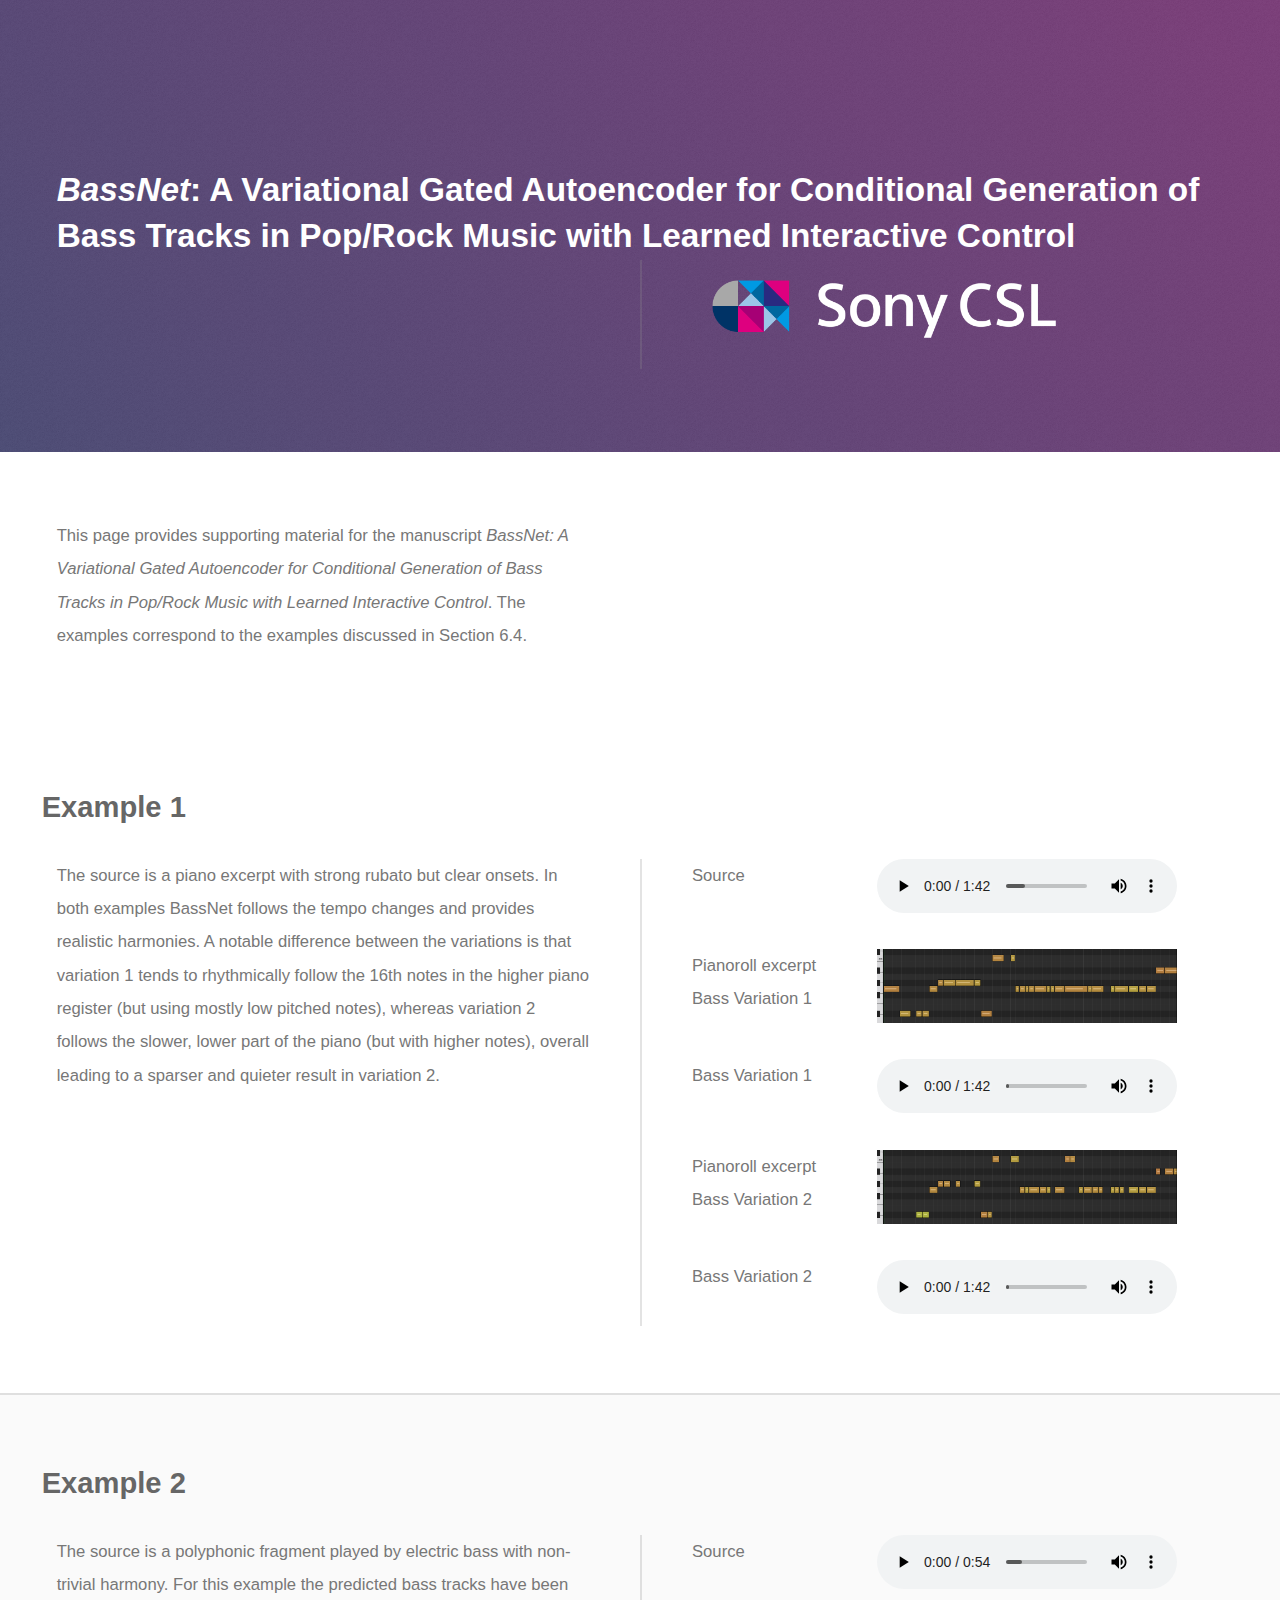
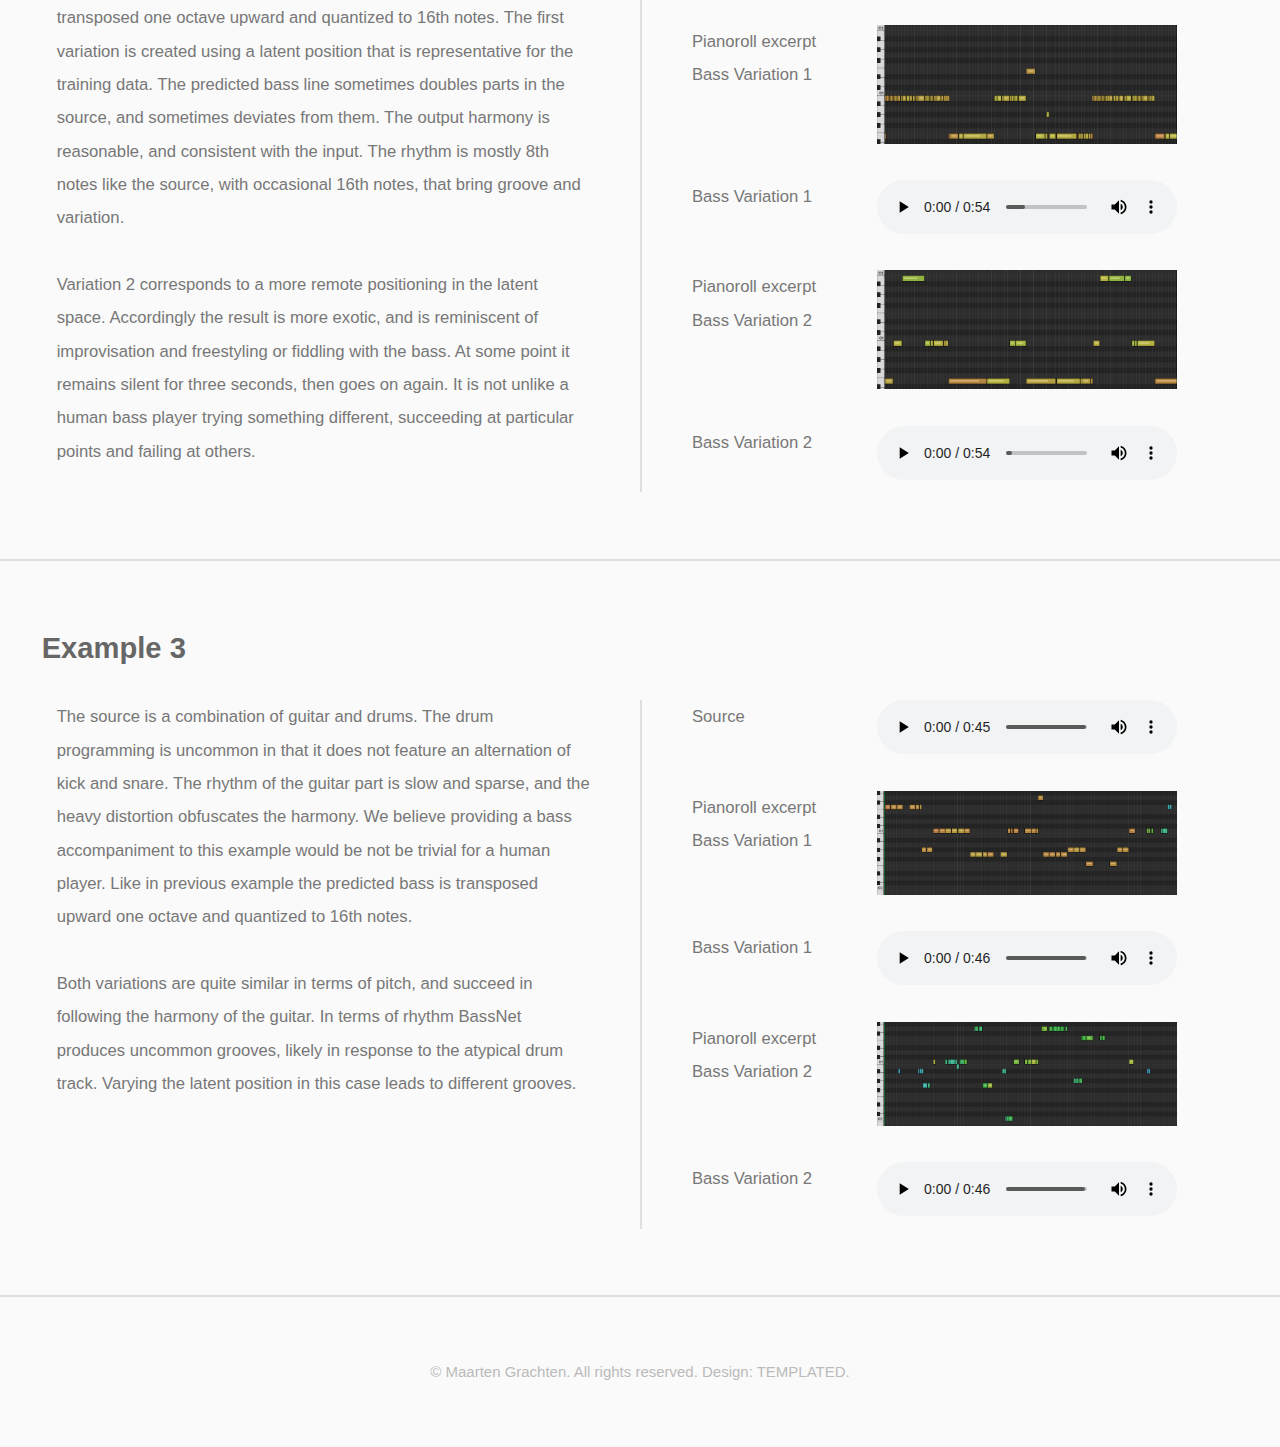
==== commit d54c6eeb: "update" ====
--- a/index.html
+++ b/index.html
@@ -35,179 +35,173 @@
     <section id="ex1" class="wrapper">
       <div class="inner split">
 	<section>
-	<p>This page provides supporting material for the manuscript <i>BassNet: A Variational Gated Autoencoder for Conditional Generation of Bass Tracks in Pop/Rock Music with Learned Interactive Control</i>. The examples correspond to the examples discussed in Section 6.4.
-	</p>
+	  <p>This page provides supporting material for the manuscript <i>BassNet: A Variational Gated Autoencoder for Conditional Generation of Bass Tracks in Pop/Rock Music with Learned Interactive Control</i>. The examples correspond to the examples discussed in Section 6.4.
+	  </p>
 	</section>
       </div>
     </section>
 
     <!-- One -->
     <section id="ex1" class="wrapper">
-	  <h2>Example 1</h2>
+      <h2>Example 1</h2>
       <div class="inner split">
 	<section>
 	  <p>The source is a piano excerpt with strong rubato but clear onsets.  In both examples BassNet follows the tempo changes and provides realistic harmonies.  A notable difference between the variations is that variation 1 tends to rhythmically follow the 16th notes in the higher piano register (but using mostly low pitched notes), whereas variation 2 follows the slower, lower part of the piano (but with higher notes), overall leading to a sparser and quieter result in variation 2.
-</p>
-	</section>
-	<section>
-	    <div class="row uniform">
-	      <div class="4u 12u$(xsmall)">
-		Source
-	      </div>
-	      <div class="5u$ 12u$(xsmall)">
-		<audio controls><source src="assets/ex1/source.mp3" type="audio/mpeg"/> Your browser does not support the audio element.</audio>
-	      </div>
-
-	      <div class="4u 12u$(xsmall)">
-		Pianoroll excerpt Bass Variation 1
-	      </div>
-	      <div class="7u$ 12u$(xsmall) ">
-		<img class='pianoroll' src="images/ex1/var1.png">
-	      </div>
-
-
-	      <div class="4u 12u$(xsmall)">
-		Bass Variation 1
-	      </div>
-	      <div class="5u$ 12u$(xsmall)">
-		<audio controls><source src="assets/ex1/source_bass_var1.mp3" type="audio/mpeg"/> Your browser does not support the audio element.</audio>
-	      </div>
-
-
-
-	      <div class="4u 12u$(xsmall)">
-		Pianoroll excerpt Bass Variation 2
-	      </div>
-	      <div class="7u$ 12u$(xsmall) ">
-		<img class='pianoroll' src="images/ex1/var2.png">
-	      </div>
-
-	      <div class="4u 12u$(xsmall)">
-		Bass Variation 2
-	      </div>
-	      <div class="5u$ 12u$(xsmall)">
-		<audio controls><source src="assets/ex1/source_bass_var2.mp3" type="audio/mpeg"/> Your browser does not support the audio element.</audio>
-	      </div>
-
- 	    </div>
-	</section>
-
-
-      </div>
-    </section>
-
+	  </p>
+	</section>
+
+	<section>
+	  <div class="row uniform">
+	    <div class="4u 12u$(xsmall)">
+	      Source
+	    </div>
+	    <div class="7u$ 12u$(xsmall)">
+	      <audio controls><source src="assets/ex1/source.mp3" type="audio/mpeg"/> Your browser does not support the audio element.</audio>
+	    </div>
+
+	    <div class="4u 12u$(xsmall)">
+	      Pianoroll excerpt Bass Variation 1
+	    </div>
+	    <div class="7u$ 12u$(xsmall) ">
+	      <img class='pianoroll' src="images/ex1/var1.png">
+	    </div>
+	    
+	    <div class="4u 12u$(xsmall)">
+	      Bass Variation 1
+	    </div>
+	    <div class="7u$ 12u$(xsmall)">
+	      <audio controls><source src="assets/ex1/source_bass_var1.mp3" type="audio/mpeg"/> Your browser does not support the audio element.</audio>
+	    </div>
+
+	    <div class="4u 12u$(xsmall)">
+	      Pianoroll excerpt Bass Variation 2
+	    </div>
+	    <div class="7u$ 12u$(xsmall) ">
+	      <img class='pianoroll' src="images/ex1/var2.png">
+	    </div>
+
+	    <div class="4u 12u$(xsmall)">
+	      Bass Variation 2
+	    </div>
+	    <div class="7u$ 12u$(xsmall)">
+	      <audio controls><source src="assets/ex1/source_bass_var2.mp3" type="audio/mpeg"/> Your browser does not support the audio element.</audio>
+	    </div>
+ 	  </div>
+	</section>
+      </div>
+    </section>
 
     <section id="ex2" class="wrapper style2 alt">
       <h2>Example 2</h2>
       <div class="inner split">
 	<section>
 	  <p>The source is a polyphonic fragment played by electric bass with non-trivial harmony.
-For this example the predicted bass tracks have been transposed one octave upward and quantized to 16th notes.
-The first variation is created using a latent position that is representative for the training data.
-The predicted bass line sometimes doubles parts in the source, and sometimes deviates from them.
-The output harmony is reasonable, and consistent with the input.
-The rhythm is mostly 8th notes like the source, with occasional 16th notes, that bring groove and variation.</p>
-
-<p>Variation 2 corresponds to a more remote positioning in the latent space.
-Accordingly the result is more exotic, and is reminiscent of improvisation and freestyling or fiddling with the bass.
-At some point it remains silent for three seconds, then goes on again.
-It is not unlike a human bass player trying something different, succeeding at particular points and failing at others.
-</p>
-	</section>
-	<section>
-	    <div class="row uniform">
-	      <div class="4u 12u$(xsmall)">
-		Source
-	      </div>
-	      <div class="5u$ 12u$(xsmall)">
-		<audio controls><source src="assets/ex2/source.mp3" type="audio/mpeg"/> Your browser does not support the audio element.</audio>
-	      </div>
-
-	      <div class="4u 12u$(xsmall)">
-		Pianoroll excerpt Bass Variation 1
-	      </div>
-	      <div class="7u$ 12u$(xsmall) ">
-		<img class='pianoroll' src="images/ex2/var1.png">
-	      </div>
-
-	      <div class="4u 12u$(xsmall)">
-		Bass Variation 1
-	      </div>
-	      <div class="5u$ 12u$(xsmall)">
-		<audio controls><source src="assets/ex2/source_bass_var1.mp3" type="audio/mpeg"/> Your browser does not support the audio element.</audio>
-	      </div>
-
-	      <div class="4u 12u$(xsmall)">
-		Pianoroll excerpt Bass Variation 2
-	      </div>
-	      <div class="7u$ 12u$(xsmall) ">
-		<img class='pianoroll' src="images/ex2/var2.png">
-	      </div>
-
-	      <div class="4u 12u$(xsmall)">
-		Bass Variation 2
-	      </div>
-	      <div class="5u$ 12u$(xsmall)">
-		<audio controls><source src="assets/ex2/source_bass_var2.mp3" type="audio/mpeg"/> Your browser does not support the audio element.</audio>
-	      </div>
- 	    </div>
-	</section>
-      </div>
-    </section>
-
+	    For this example the predicted bass tracks have been transposed one octave upward and quantized to 16th notes.
+	    The first variation is created using a latent position that is representative for the training data.
+	    The predicted bass line sometimes doubles parts in the source, and sometimes deviates from them.
+	    The output harmony is reasonable, and consistent with the input.
+	    The rhythm is mostly 8th notes like the source, with occasional 16th notes, that bring groove and variation.</p>
+
+	  <p>Variation 2 corresponds to a more remote positioning in the latent space.
+	    Accordingly the result is more exotic, and is reminiscent of improvisation and freestyling or fiddling with the bass.
+	    At some point it remains silent for three seconds, then goes on again.
+	    It is not unlike a human bass player trying something different, succeeding at particular points and failing at others.
+	  </p>
+	</section>
+
+	<section>
+	  <div class="row uniform">
+	    <div class="4u 12u$(xsmall)">
+	      Source
+	    </div>
+	    <div class="7u$ 12u$(xsmall)">
+	      <audio controls><source src="assets/ex2/source.mp3" type="audio/mpeg"/> Your browser does not support the audio element.</audio>
+	    </div>
+
+	    <div class="4u 12u$(xsmall)">
+	      Pianoroll excerpt Bass Variation 1
+	    </div>
+	    <div class="7u$ 12u$(xsmall) ">
+	      <img class='pianoroll' src="images/ex2/var1.png">
+	    </div>
+	    
+	    <div class="4u 12u$(xsmall)">
+	      Bass Variation 1
+	    </div>
+	    <div class="7u$ 12u$(xsmall)">
+	      <audio controls><source src="assets/ex2/source_bass_var1.mp3" type="audio/mpeg"/> Your browser does not support the audio element.</audio>
+	    </div>
+
+	    <div class="4u 12u$(xsmall)">
+	      Pianoroll excerpt Bass Variation 2
+	    </div>
+	    <div class="7u$ 12u$(xsmall) ">
+	      <img class='pianoroll' src="images/ex2/var2.png">
+	    </div>
+
+	    <div class="4u 12u$(xsmall)">
+	      Bass Variation 2
+	    </div>
+	    <div class="7u$ 12u$(xsmall)">
+	      <audio controls><source src="assets/ex2/source_bass_var2.mp3" type="audio/mpeg"/> Your browser does not support the audio element.</audio>
+	    </div>
+	  </div>
+	</section>
+      </div>
+    </section>
 
     <section id="ex3" class="wrapper style2 alt">
       <h2>Example 3</h2>
       <div class="inner split">
 	<section>
-<p>The source is a combination of guitar and drums.
-The drum programming is uncommon in that it does not feature an alternation of kick and snare.
-The rhythm of the guitar part is slow and sparse, and the heavy distortion obfuscates the harmony.
-We believe providing a bass accompaniment to this example would be not be trivial for a human player.
-Like in previous example the predicted bass is transposed upward one octave and quantized to 16th notes.
-</p>
-<p>Both variations are quite similar in terms of pitch, and succeed in following the harmony of the guitar.
-In terms of rhythm BassNet produces uncommon grooves, likely in response to the atypical drum track.
-Varying the latent position in this case leads to different grooves.
-</p>
-	</section>
-	<section>
-	    <div class="row uniform">
-	      <div class="4u 12u$(xsmall)">
-		Source
-	      </div>
-	      <div class="5u$ 12u$(xsmall)">
-		<audio controls><source src="assets/ex3/source.mp3" type="audio/mpeg"/> Your browser does not support the audio element.</audio>
-	      </div>
-
-	      <div class="4u 12u$(xsmall)">
-		Pianoroll excerpt Bass Variation 1
-	      </div>
-	      <div class="7u$ 12u$(xsmall) ">
-		<img class='pianoroll' src="images/ex3/var1.png">
-	      </div>
-	      
-	      <div class="4u 12u$(xsmall)">
-		Bass Variation 1
-	      </div>
-	      <div class="5u$ 12u$(xsmall)">
-		<audio controls><source src="assets/ex3/source_bass_var1.mp3" type="audio/mpeg"/> Your browser does not support the audio element.</audio>
-	      </div>
-
-	      <div class="4u 12u$(xsmall)">
-		Pianoroll excerpt Bass Variation 2
-	      </div>
-	      <div class="7u$ 12u$(xsmall) ">
-		<img class='pianoroll' src="images/ex3/var2.png">
-	      </div>
-
-	      <div class="4u 12u$(xsmall)">
-		Bass Variation 2
-	      </div>
-	      <div class="5u$ 12u$(xsmall)">
-		<audio controls><source src="assets/ex3/source_bass_var2.mp3" type="audio/mpeg"/> Your browser does not support the audio element.</audio>
-	      </div>
- 	    </div>
+	  <p>The source is a combination of guitar and drums.
+	    The drum programming is uncommon in that it does not feature an alternation of kick and snare.
+	    The rhythm of the guitar part is slow and sparse, and the heavy distortion obfuscates the harmony.
+	    We believe providing a bass accompaniment to this example would be not be trivial for a human player.
+	    Like in previous example the predicted bass is transposed upward one octave and quantized to 16th notes.
+	  </p>
+	  <p>Both variations are quite similar in terms of pitch, and succeed in following the harmony of the guitar.
+	    In terms of rhythm BassNet produces uncommon grooves, likely in response to the atypical drum track.
+	    Varying the latent position in this case leads to different grooves.
+	  </p>
+	</section>
+	<section>
+	  <div class="row uniform">
+	    <div class="4u 12u$(xsmall)">
+	      Source
+	    </div>
+	    <div class="7u$ 12u$(xsmall)">
+	      <audio controls><source src="assets/ex3/source.mp3" type="audio/mpeg"/> Your browser does not support the audio element.</audio>
+	    </div>
+
+	    <div class="4u 12u$(xsmall)">
+	      Pianoroll excerpt Bass Variation 1
+	    </div>
+	    <div class="7u$ 12u$(xsmall) ">
+	      <img class='pianoroll' src="images/ex3/var1.png">
+	    </div>
+	    
+	    <div class="4u 12u$(xsmall)">
+	      Bass Variation 1
+	    </div>
+	    <div class="7u$ 12u$(xsmall)">
+	      <audio controls><source src="assets/ex3/source_bass_var1.mp3" type="audio/mpeg"/> Your browser does not support the audio element.</audio>
+	    </div>
+
+	    <div class="4u 12u$(xsmall)">
+	      Pianoroll excerpt Bass Variation 2
+	    </div>
+	    <div class="7u$ 12u$(xsmall) ">
+	      <img class='pianoroll' src="images/ex3/var2.png">
+	    </div>
+
+	    <div class="4u 12u$(xsmall)">
+	      Bass Variation 2
+	    </div>
+	    <div class="7u$ 12u$(xsmall)">
+	      <audio controls><source src="assets/ex3/source_bass_var2.mp3" type="audio/mpeg"/> Your browser does not support the audio element.</audio>
+	    </div>
+	  </div>
 	</section>
       </div>
     </section>
--- a/assets/css/extra.css
+++ b/assets/css/extra.css
@@ -8,3 +8,7 @@
     width: 100%;
     height: auto;
 }
+
+audio {
+    width: 100%;
+}
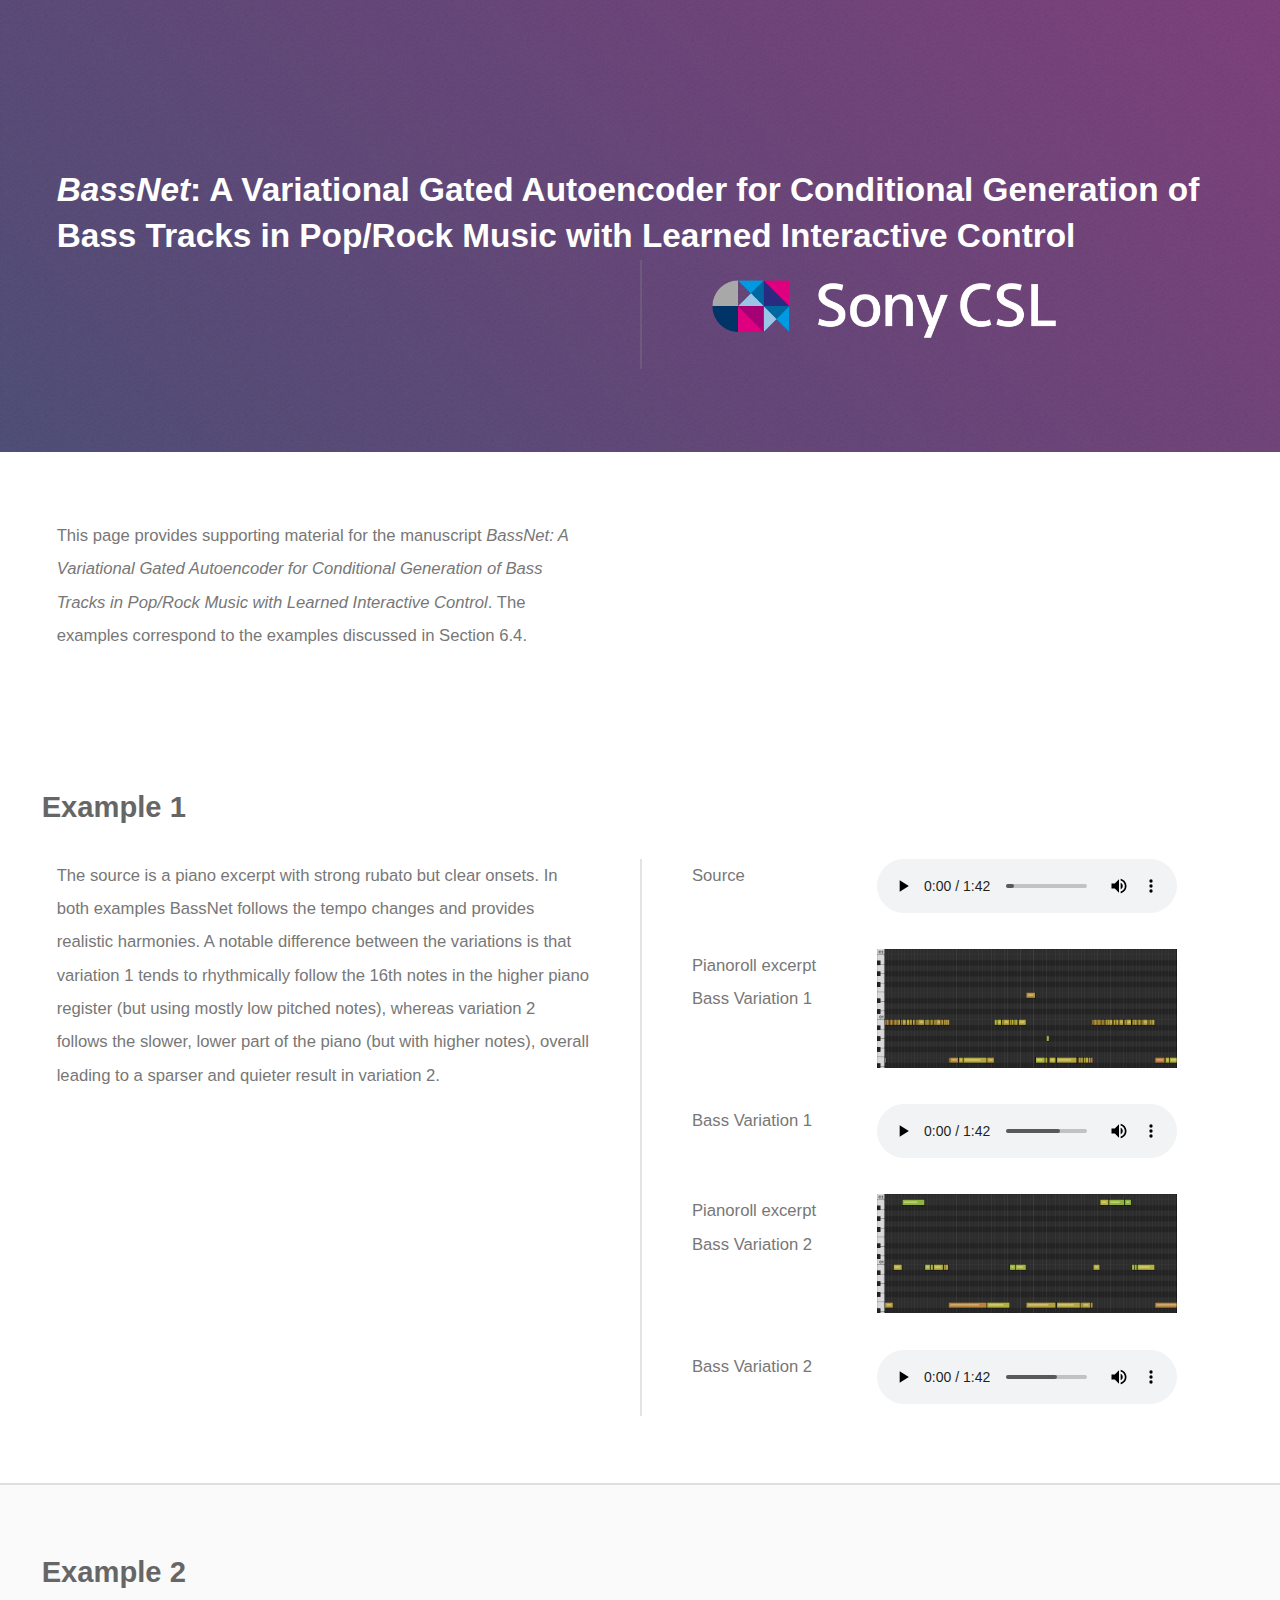
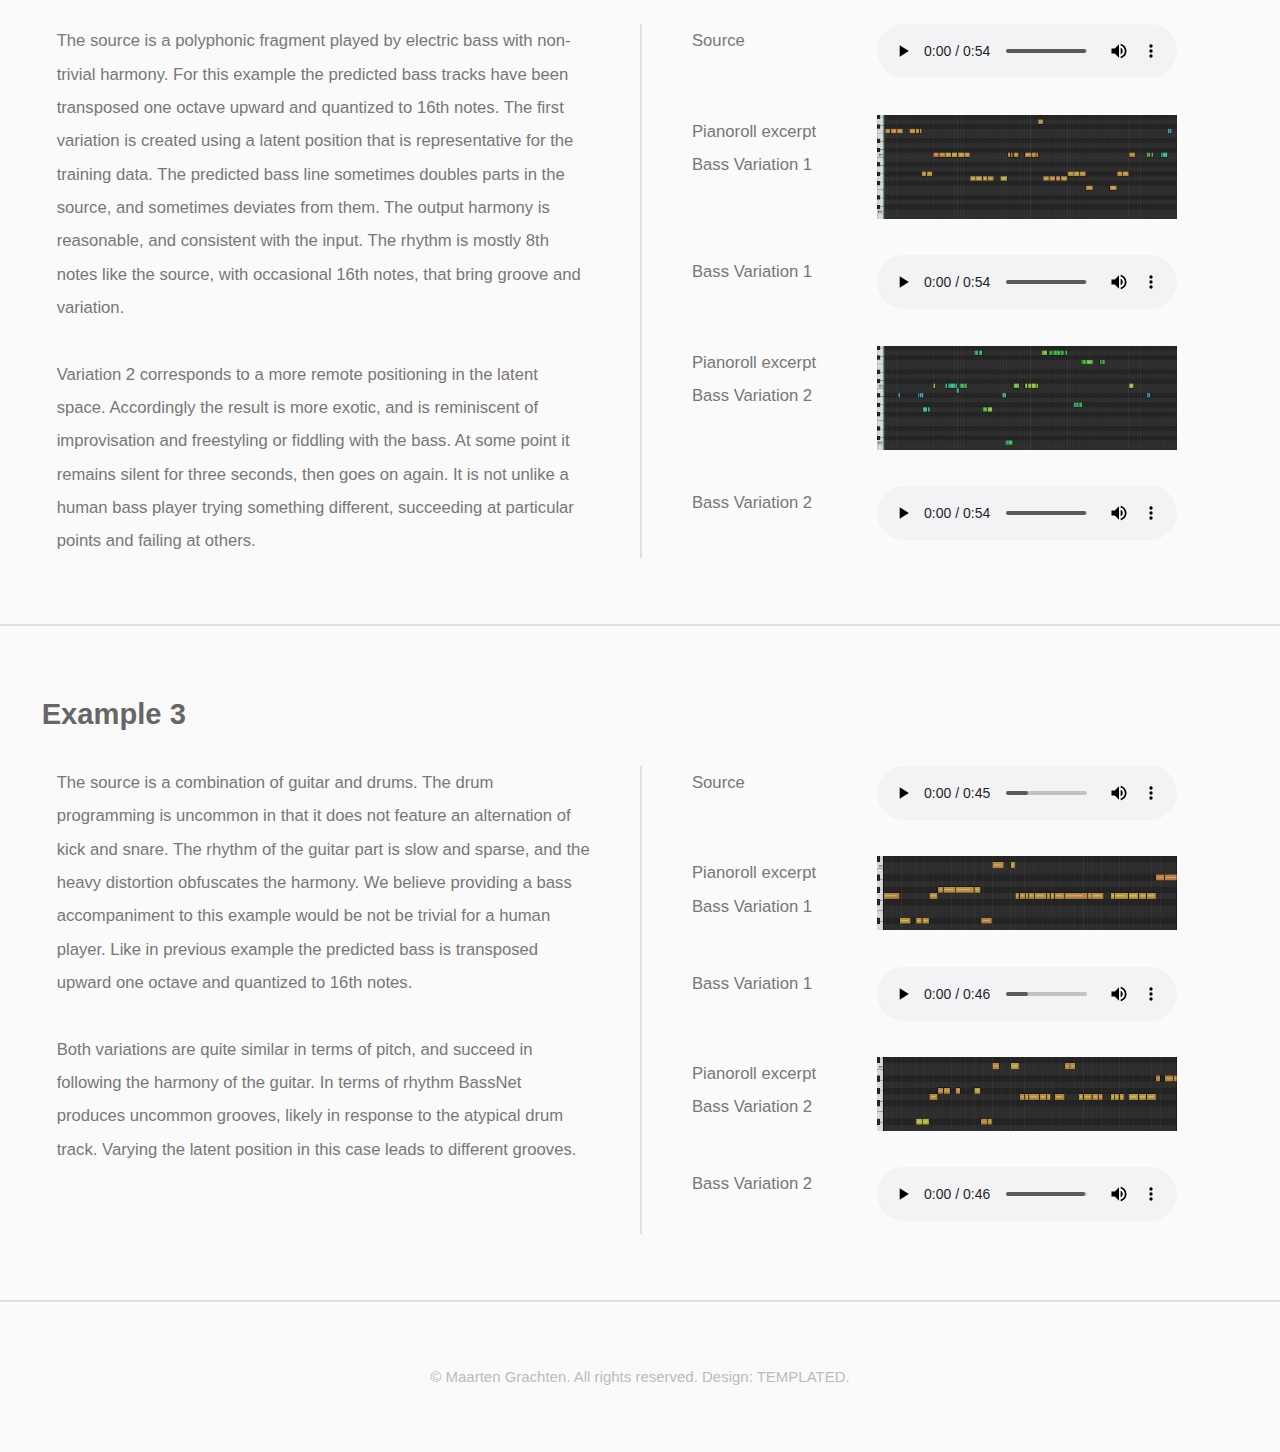
==== commit 2488c258: "no cacophony!" ====
--- a/index.html
+++ b/index.html
@@ -221,6 +221,7 @@
     <script src="assets/js/util.js"></script>
     <!--[if lte IE 8]><script src="assets/js/ie/respond.min.js"></script><![endif]-->
     <script src="assets/js/main.js"></script>
+    <script src="assets/js/extra.js"></script>
 
   </body>
 </html>
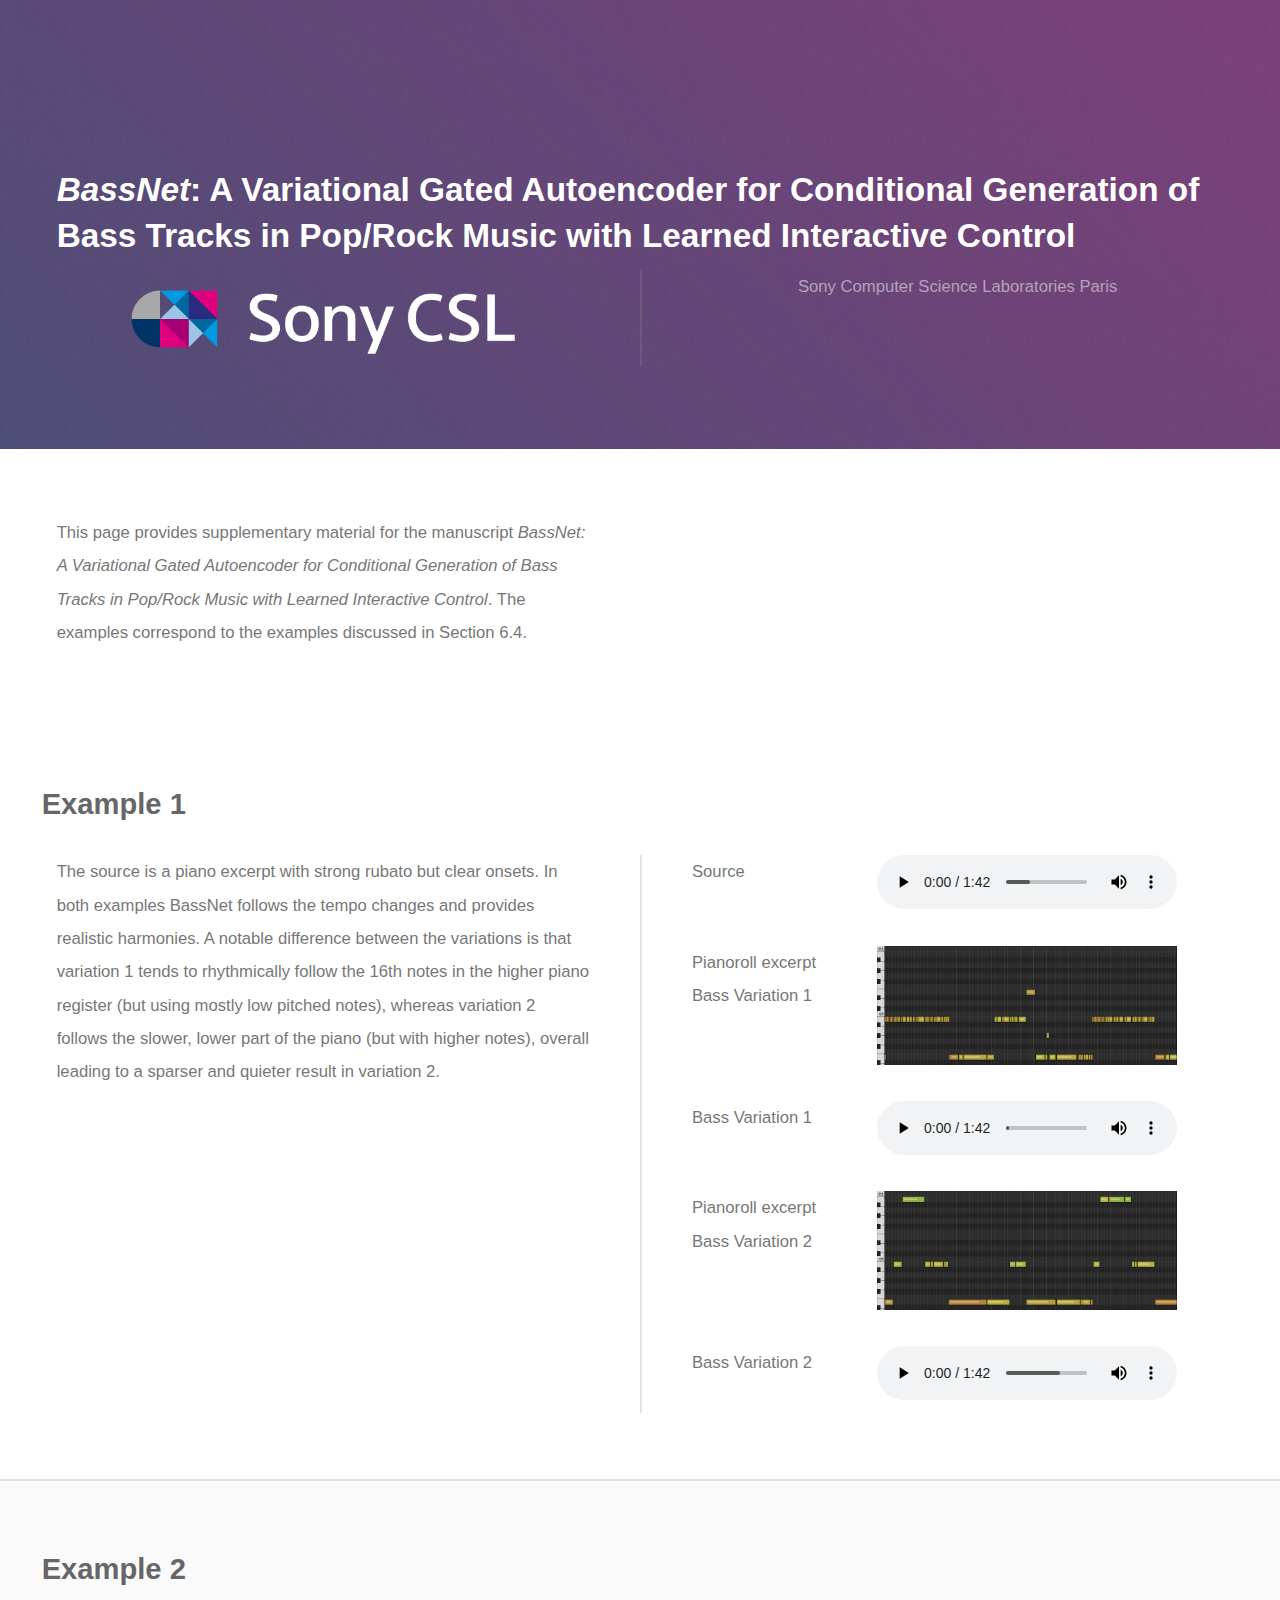
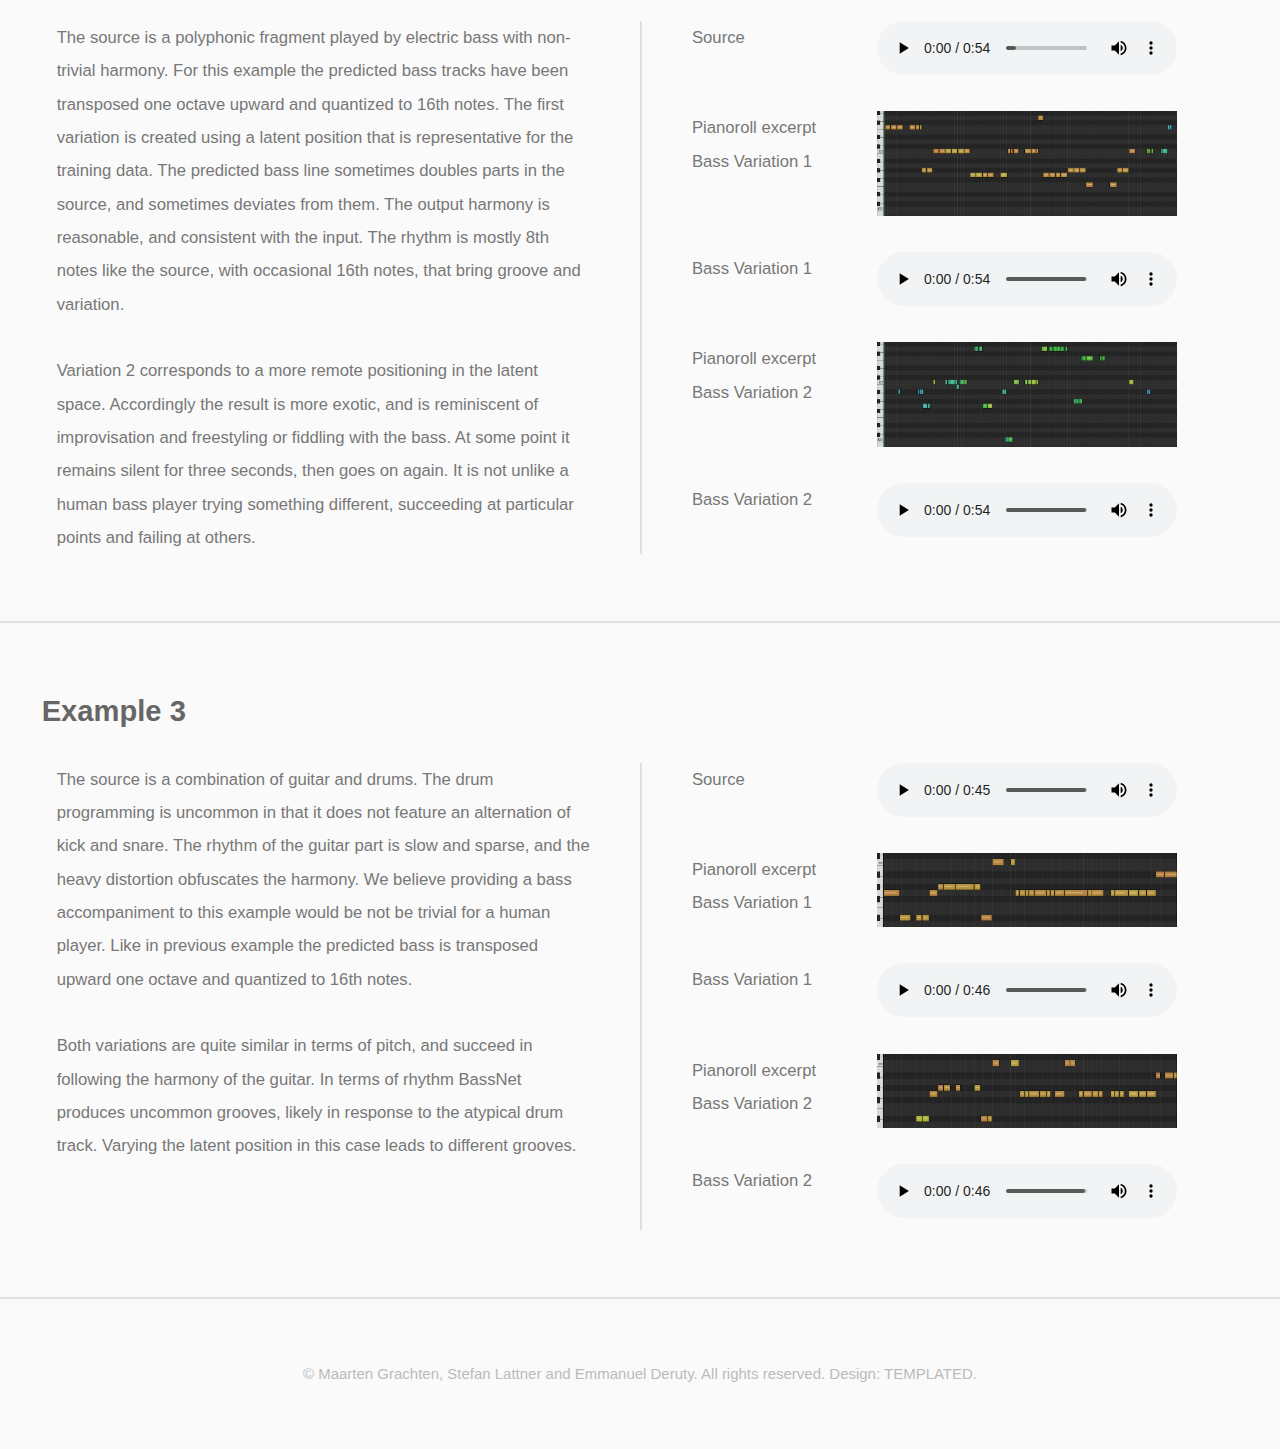
==== commit 630c798c: "minor updates" ====
--- a/index.html
+++ b/index.html
@@ -23,19 +23,21 @@
 	  <h2><i>BassNet</i>: A Variational Gated Autoencoder for Conditional Generation of Bass Tracks in Pop/Rock Music with Learned Interactive Control</h2>
 	</section>
       </div>
-      <div class="inner split">
-	<section>
-	</section>
-	<section>
+      <div id="logorow" class="inner split">
+	<section class="align-center">
 	  <a href="https://csl.sony.fr/"><img id='sonylogo' src="images/sonycsl-white.png"></a>
 	</section>
-      </div>
-    </section>
+	<section class="align-center">
+	    Sony Computer Science Laboratories Paris
+	</section>
+      </div>
+    </section>
+
 
     <section id="ex1" class="wrapper">
       <div class="inner split">
 	<section>
-	  <p>This page provides supporting material for the manuscript <i>BassNet: A Variational Gated Autoencoder for Conditional Generation of Bass Tracks in Pop/Rock Music with Learned Interactive Control</i>. The examples correspond to the examples discussed in Section 6.4.
+	  <p>This page provides supplementary material for the manuscript <i>BassNet: A Variational Gated Autoencoder for Conditional Generation of Bass Tracks in Pop/Rock Music with Learned Interactive Control</i>. The examples correspond to the examples discussed in Section 6.4.
 	  </p>
 	</section>
       </div>
@@ -211,7 +213,7 @@
     <!-- Footer -->
     <footer id="footer">
       <div class="copyright">
-	&copy; Maarten Grachten. All rights reserved. Design: <a href="http://templated.co">TEMPLATED</a>.
+	&copy; Maarten Grachten, Stefan Lattner and Emmanuel Deruty. All rights reserved. Design: <a href="http://templated.co">TEMPLATED</a>.
       </div>
     </footer>
 
--- a/assets/css/extra.css
+++ b/assets/css/extra.css
@@ -1,5 +1,6 @@
 #sonylogo {
-    padding: 20px;
+    /* padding: 20px; */
+    margin-top: 20px;
     width: 100%;
     max-width: 30vw;
 }
@@ -12,3 +13,25 @@
 audio {
     width: 100%;
 }
+
+#logorow {
+    padding-top: 10px;
+}
+/* @media screen and (max-width: 1680px) { */
+
+/* } */
+
+/* @media screen and (max-width: 1366px) { */
+
+/* } */
+
+@media screen and (max-width: 736px) {
+
+    #sonylogo {
+	padding: 20px;
+	width: 100%;
+	max-width: 50vw;
+    }
+
+}
+
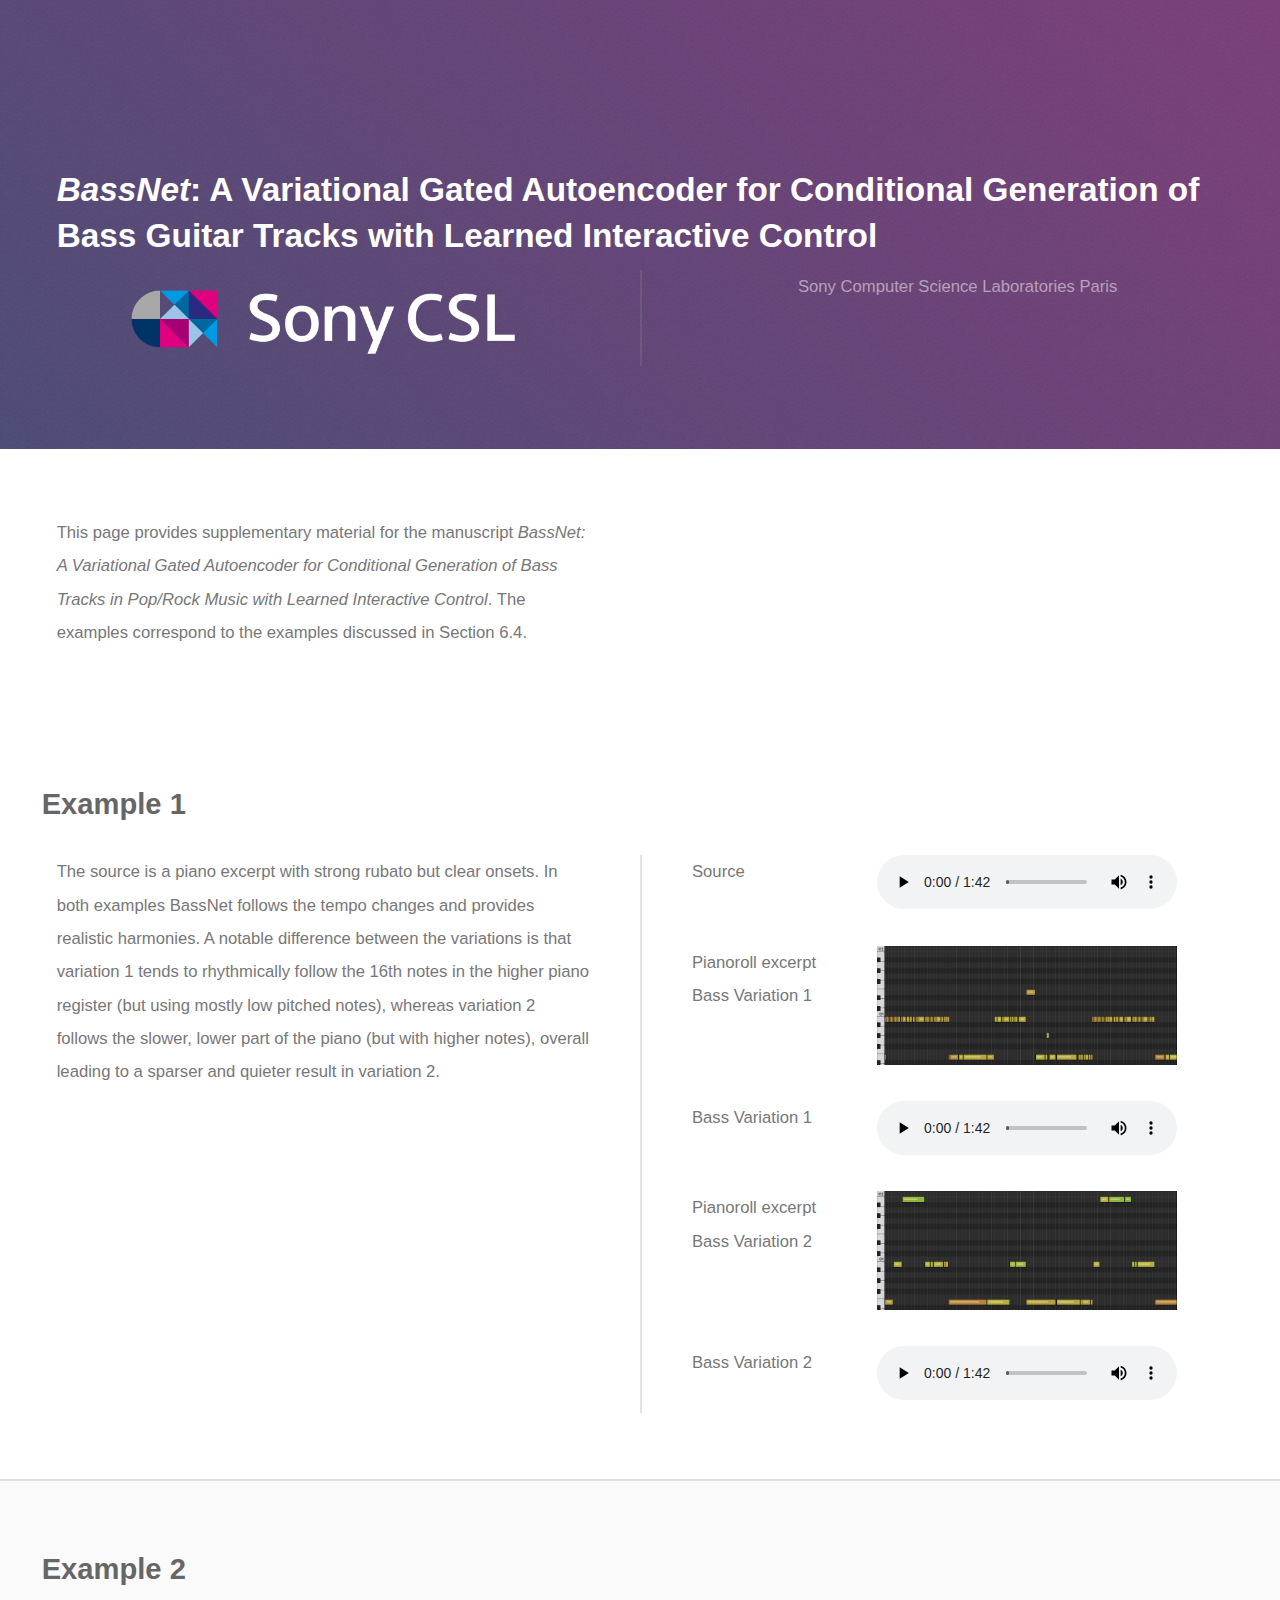
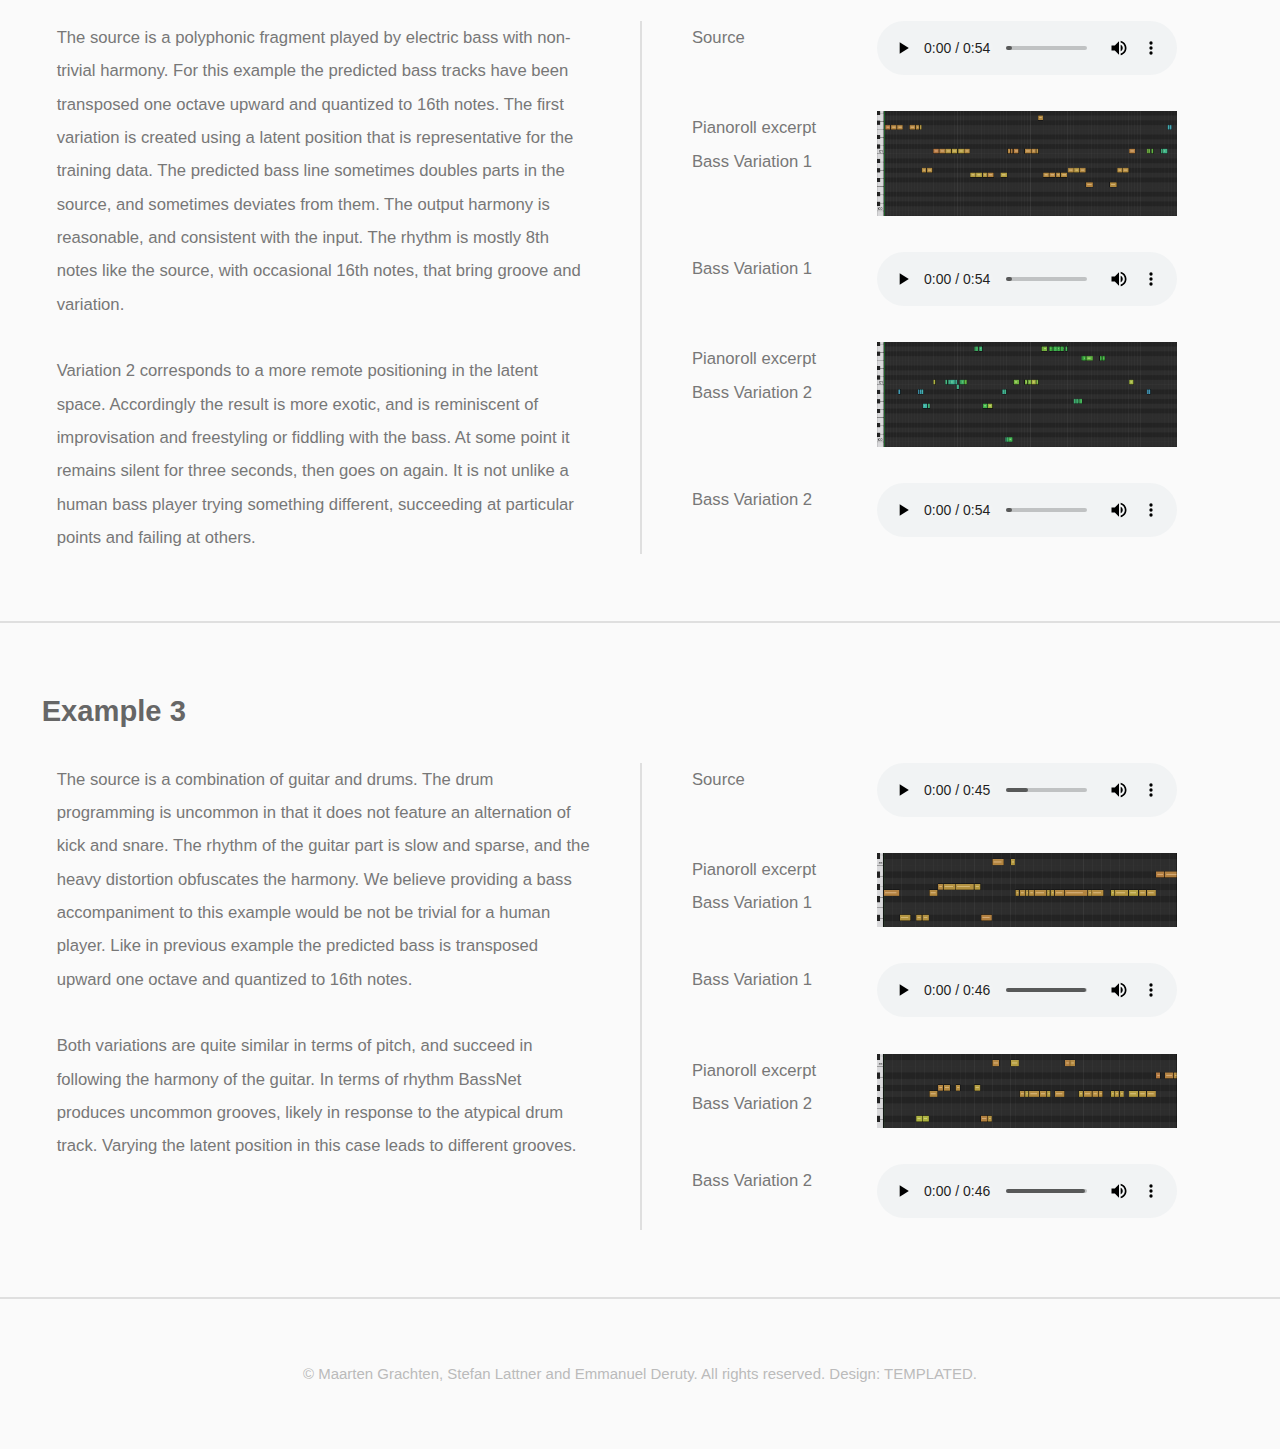
==== commit a4aad77b: "fix title" ====
--- a/index.html
+++ b/index.html
@@ -20,7 +20,7 @@
     <section id="banner">
       <div class="inner">
 	<section>
-	  <h2><i>BassNet</i>: A Variational Gated Autoencoder for Conditional Generation of Bass Tracks in Pop/Rock Music with Learned Interactive Control</h2>
+	  <h2><i>BassNet</i>: A Variational Gated Autoencoder for Conditional Generation of Bass Guitar Tracks with Learned Interactive Control</h2>
 	</section>
       </div>
       <div id="logorow" class="inner split">
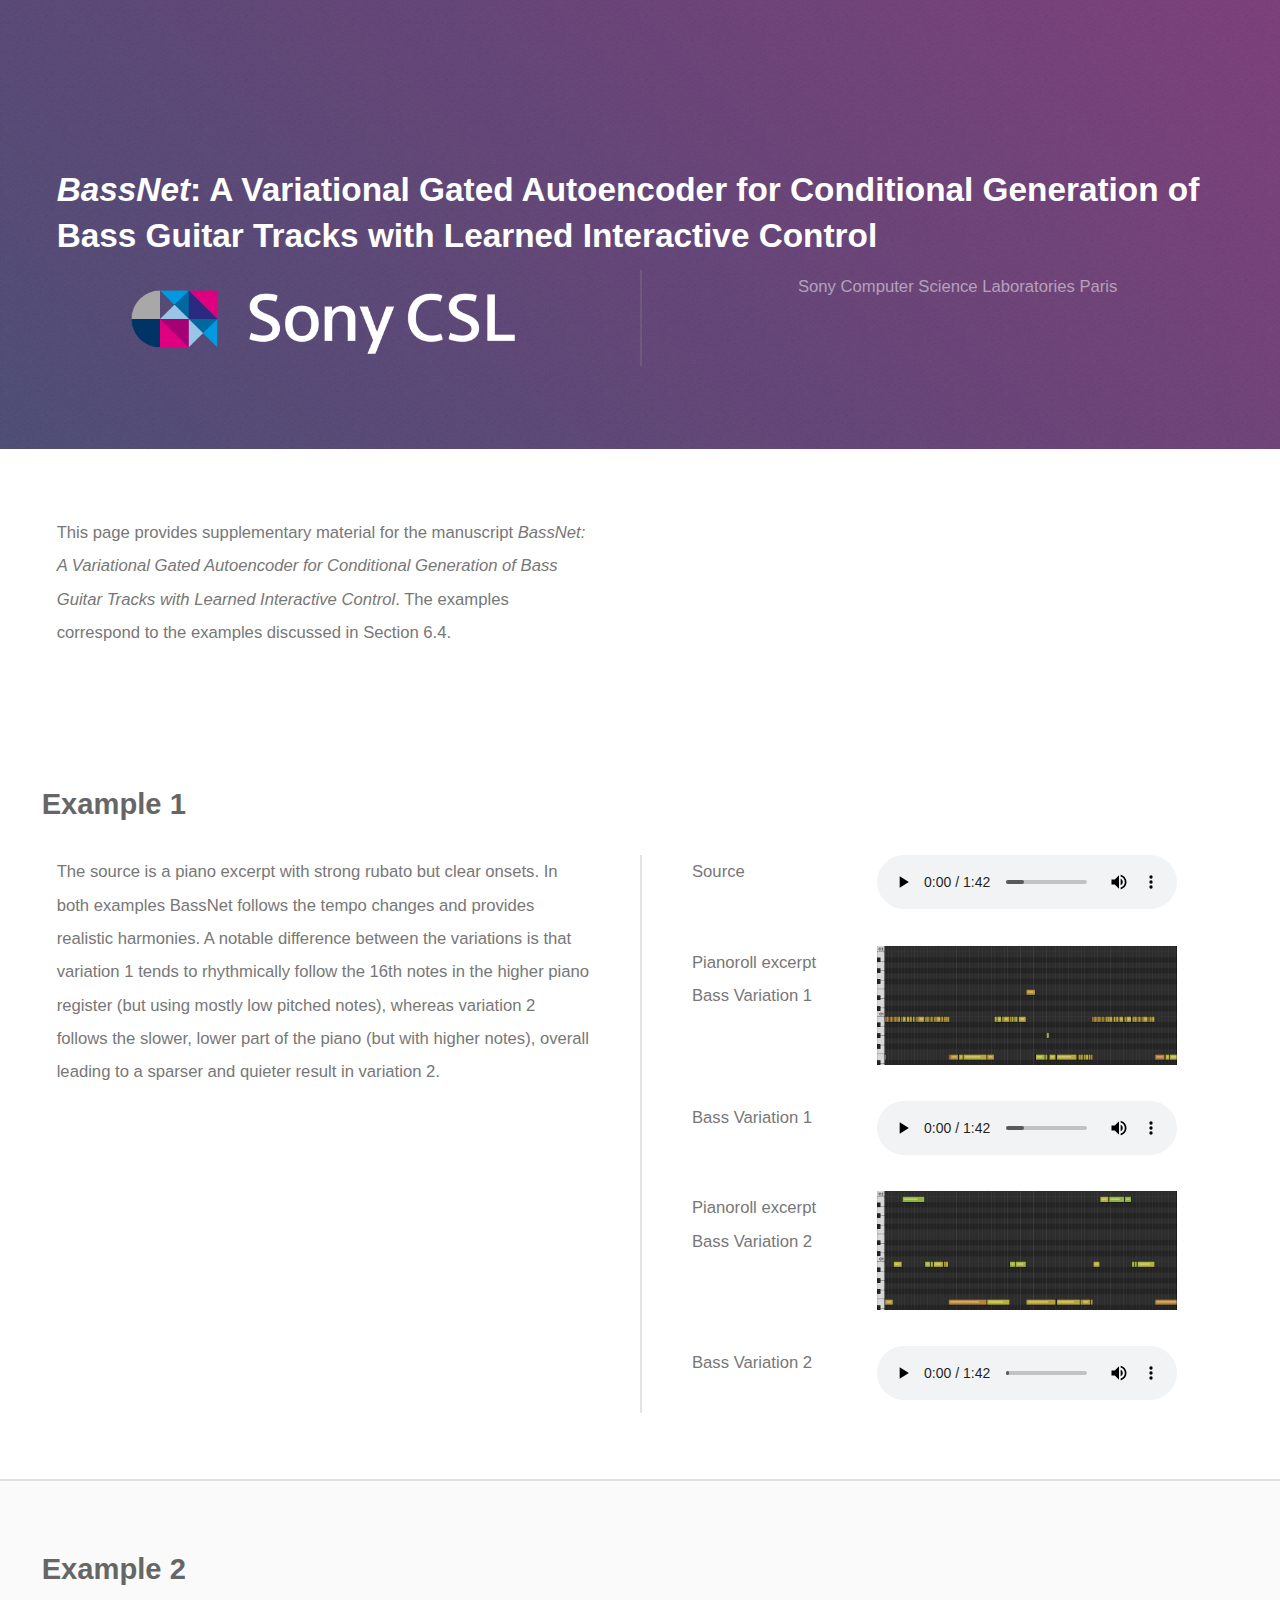
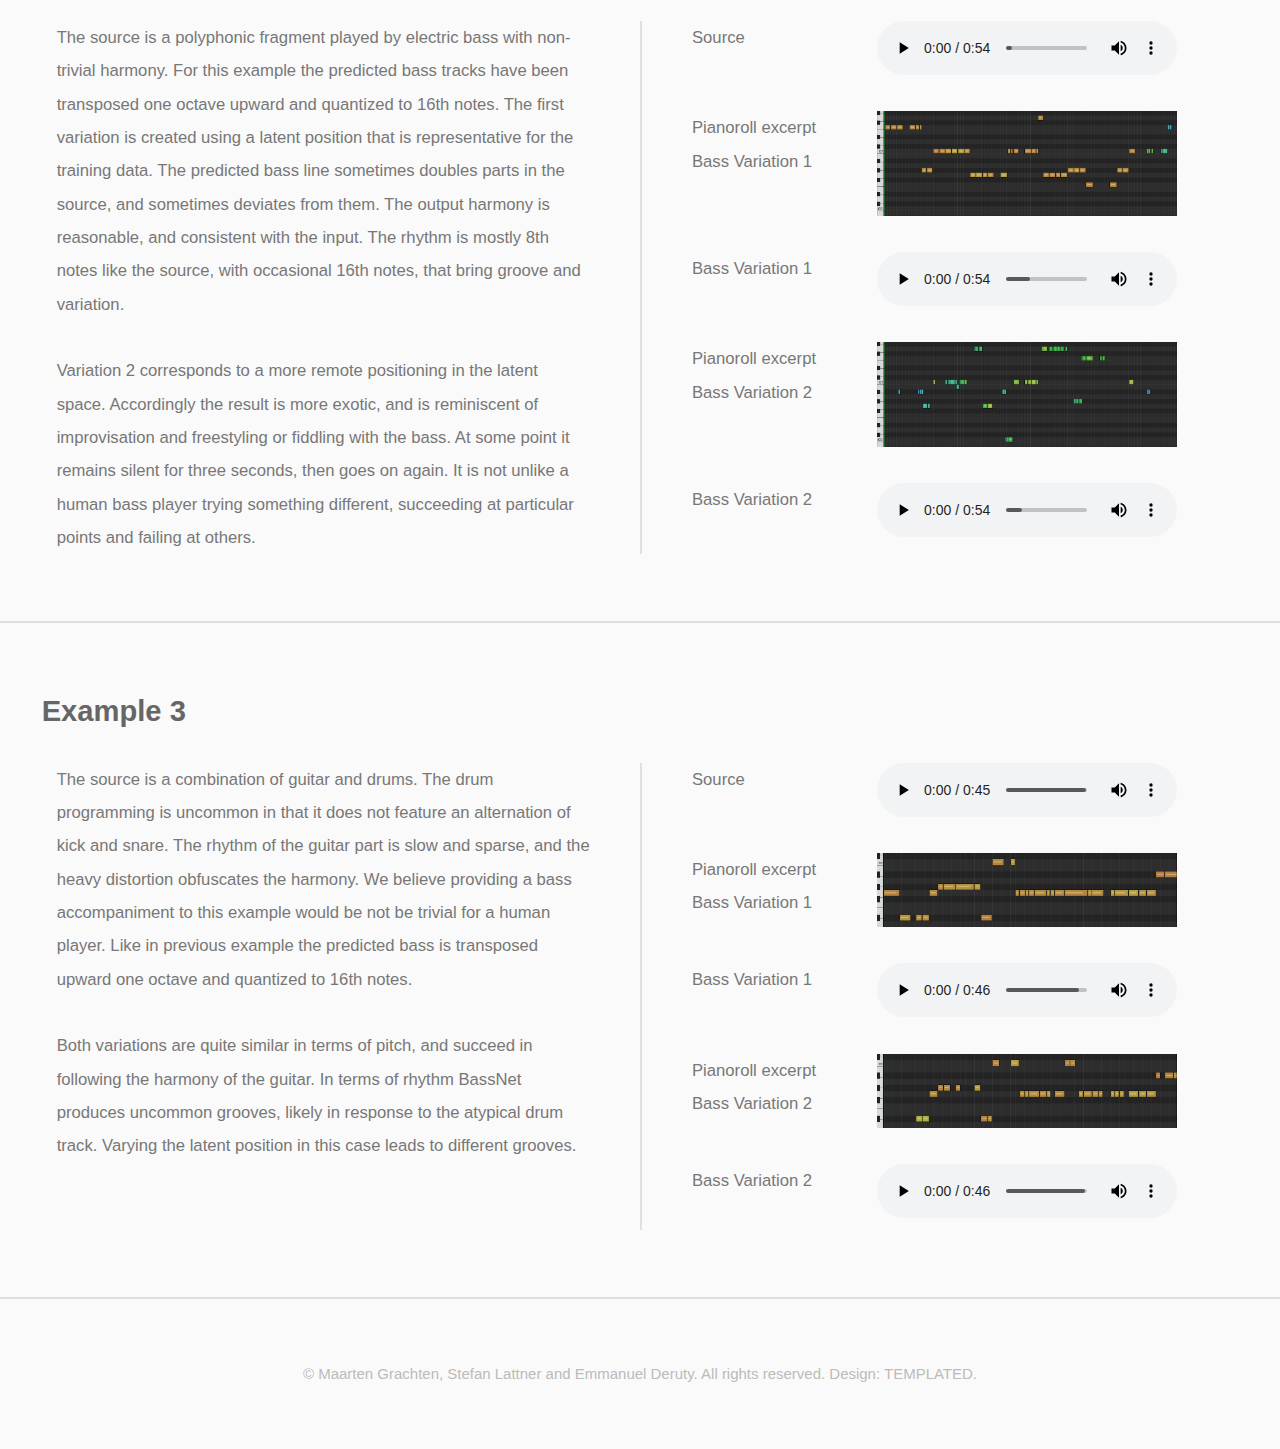
==== commit 037eb566: "fix text" ====
--- a/index.html
+++ b/index.html
@@ -37,7 +37,7 @@
     <section id="ex1" class="wrapper">
       <div class="inner split">
 	<section>
-	  <p>This page provides supplementary material for the manuscript <i>BassNet: A Variational Gated Autoencoder for Conditional Generation of Bass Tracks in Pop/Rock Music with Learned Interactive Control</i>. The examples correspond to the examples discussed in Section 6.4.
+	  <p>This page provides supplementary material for the manuscript <i>BassNet: A Variational Gated Autoencoder for Conditional Generation of Bass Guitar Tracks with Learned Interactive Control</i>. The examples correspond to the examples discussed in Section 6.4.
 	  </p>
 	</section>
       </div>
